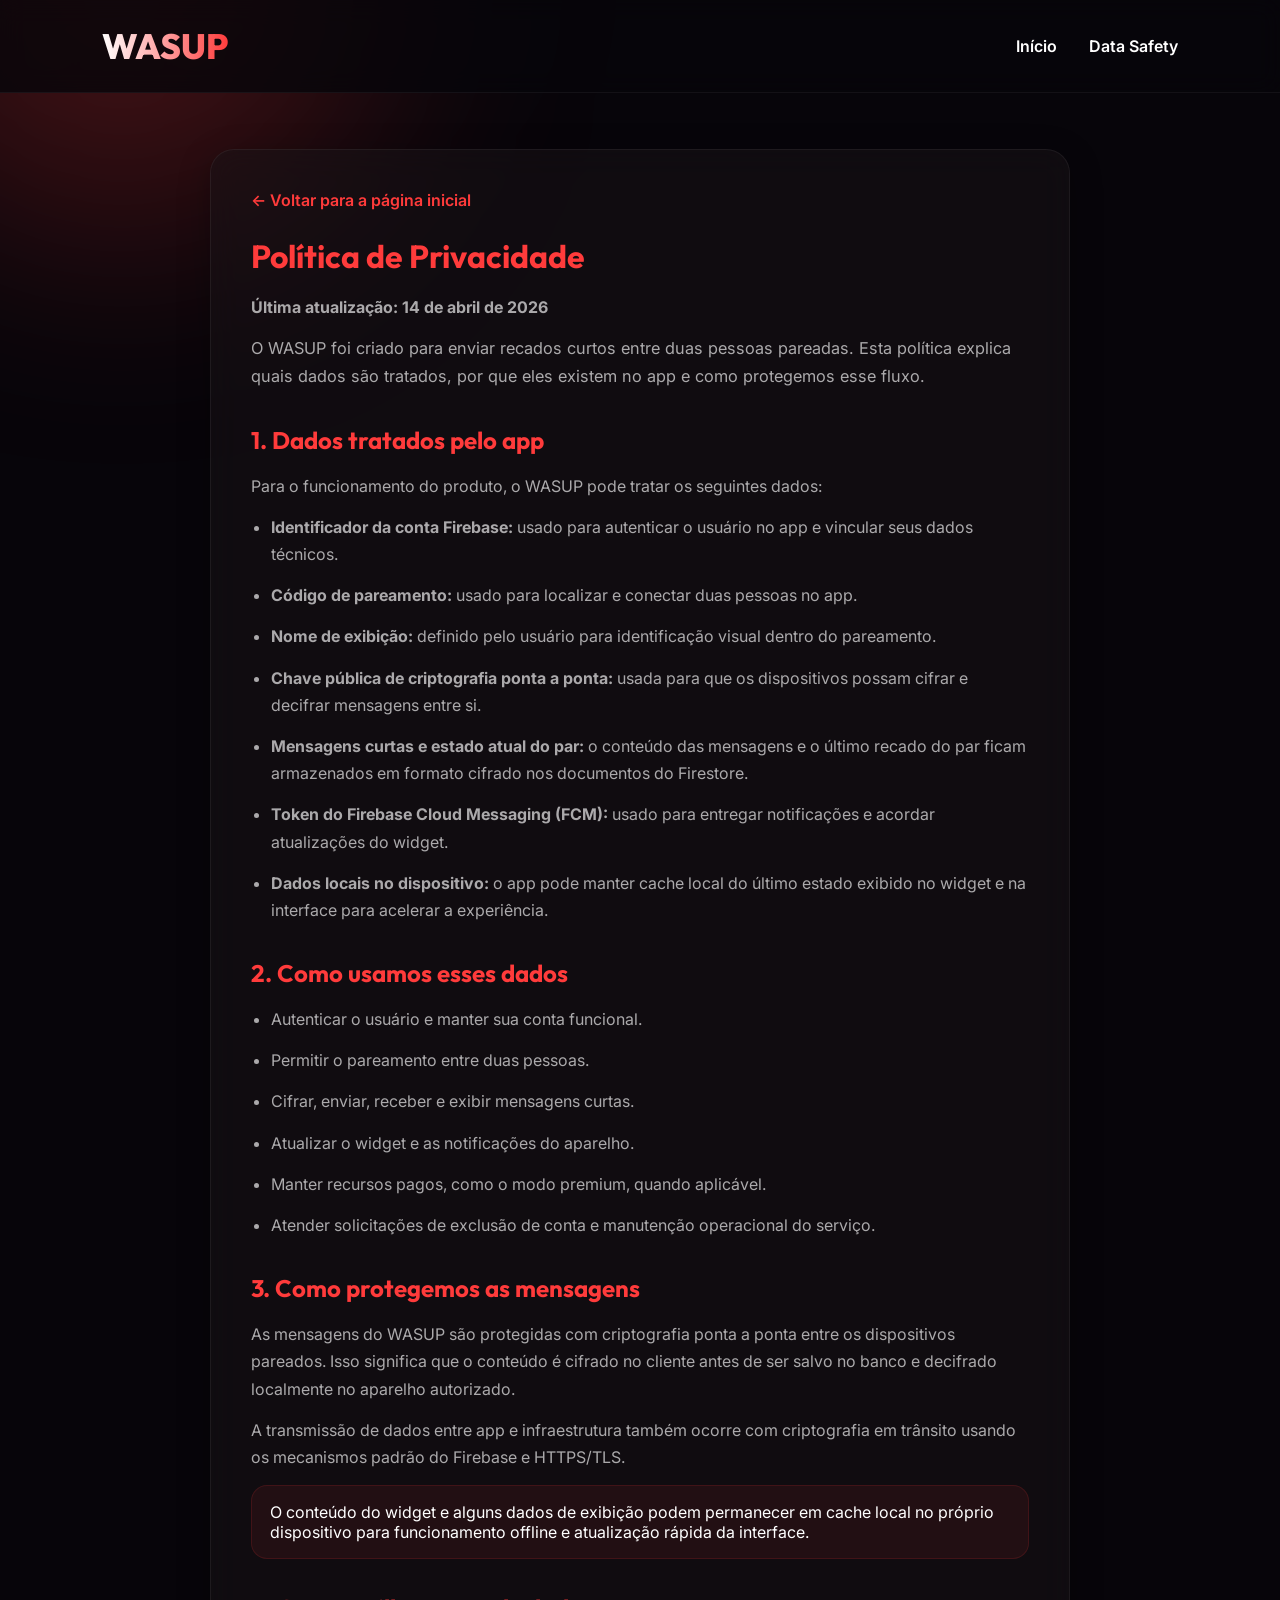
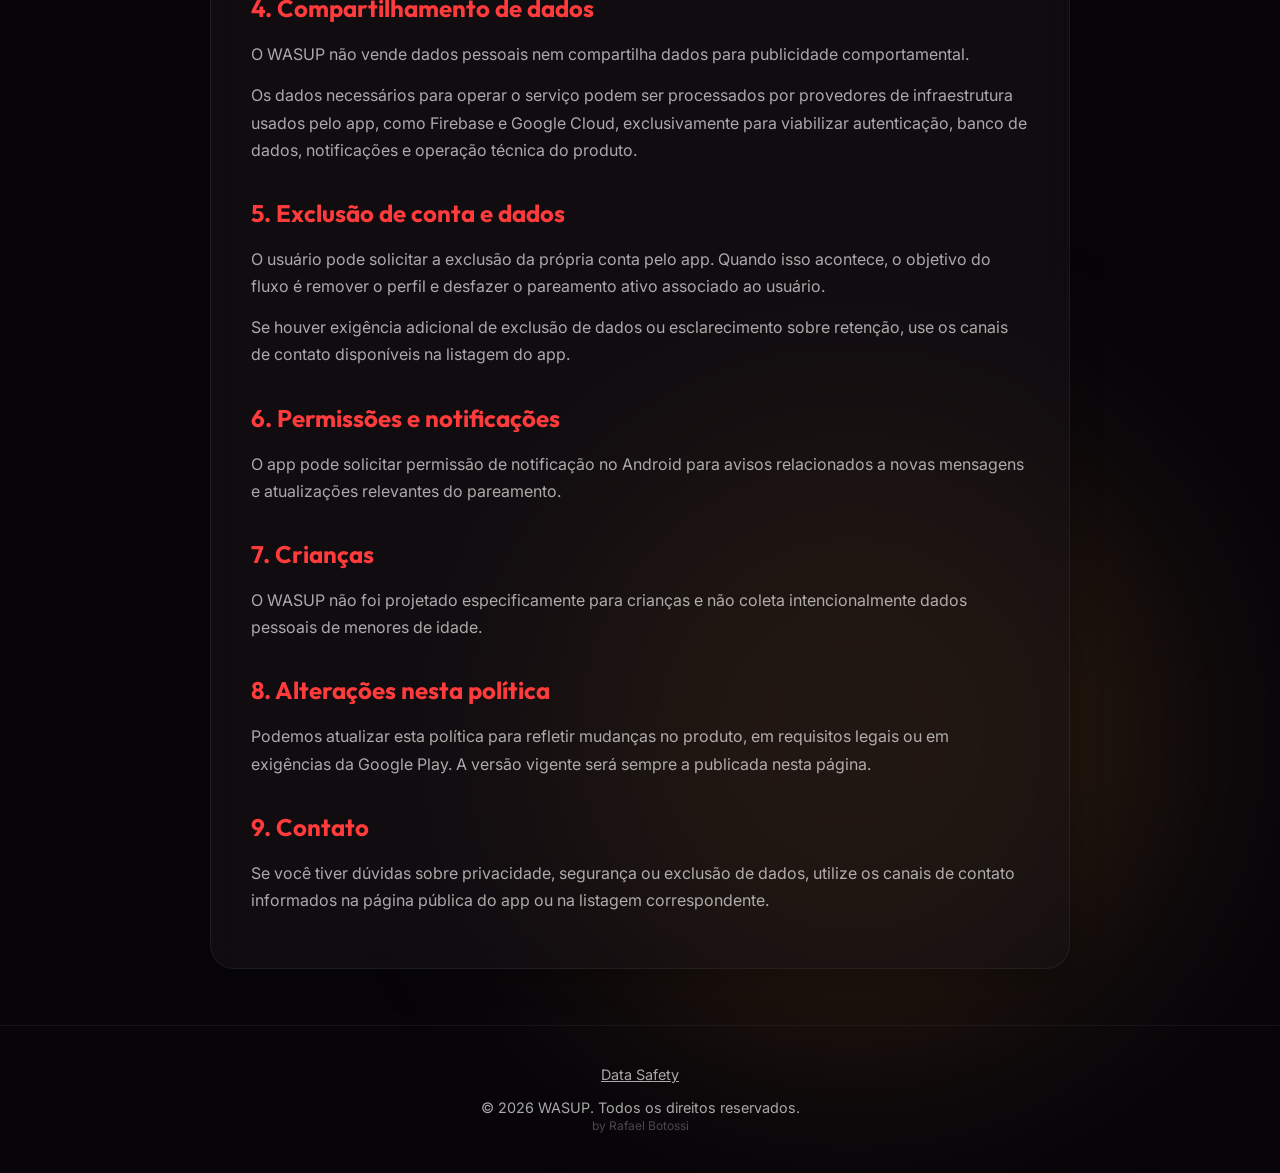
==== privacy.html @ 12089567 "Initial GitHub Pages site" ====
<!DOCTYPE html>
<html lang="pt-BR">
<head>
    <meta charset="UTF-8">
    <meta name="viewport" content="width=device-width, initial-scale=1.0">
    <title>Pol&iacute;tica de Privacidade - WASUP</title>
    <link href="https://fonts.googleapis.com/css2?family=Inter:wght@300;400;600;800&family=Outfit:wght@400;700&display=swap" rel="stylesheet">
    <link rel="stylesheet" href="styles.css">
    <style>
        .legal-container {
            max-width: 860px;
            margin: 56px auto;
            padding: 40px;
            background: rgba(25, 20, 24, 0.52);
            backdrop-filter: blur(16px);
            border-radius: 24px;
            border: 1px solid rgba(255, 255, 255, 0.06);
            position: relative;
            z-index: 10;
        }
        .legal-container h1,
        .legal-container h2 {
            color: var(--primary);
            margin: 0 0 18px;
        }
        .legal-container h2 {
            margin-top: 34px;
        }
        .legal-container p,
        .legal-container li {
            line-height: 1.7;
            margin-bottom: 14px;
            color: var(--text-muted);
        }
        .legal-container ul {
            padding-left: 20px;
        }
        .legal-lead {
            font-size: 1.02rem;
            color: var(--text-main);
        }
        .back-link {
            display: inline-block;
            margin-bottom: 26px;
            color: var(--primary);
            text-decoration: none;
            font-weight: 600;
        }
        .legal-note {
            padding: 16px 18px;
            border-radius: 16px;
            background: rgba(255, 59, 59, 0.08);
            border: 1px solid rgba(255, 59, 59, 0.14);
            color: var(--text-main);
        }
        body {
            min-height: 100vh;
            display: flex;
            flex-direction: column;
        }
        .footer {
            margin-top: auto;
        }
    </style>
</head>
<body>
    <div class="blob blob-1"></div>
    <div class="blob blob-2" style="bottom: 5%; right: 10%;"></div>

    <header class="header">
        <div class="logo">
            <span class="logo-text">WASUP</span>
        </div>
        <nav class="nav">
            <a href="index.html">In&iacute;cio</a>
            <a href="data-safety.html">Data Safety</a>
        </nav>
    </header>

    <main class="legal-container glass-card">
        <a href="index.html" class="back-link">&larr; Voltar para a p&aacute;gina inicial</a>
        <h1>Pol&iacute;tica de Privacidade</h1>
        <p><strong>&Uacute;ltima atualiza&ccedil;&atilde;o: 14 de abril de 2026</strong></p>
        <p class="legal-lead">O WASUP foi criado para enviar recados curtos entre duas pessoas pareadas. Esta pol&iacute;tica explica quais dados s&atilde;o tratados, por que eles existem no app e como protegemos esse fluxo.</p>

        <h2>1. Dados tratados pelo app</h2>
        <p>Para o funcionamento do produto, o WASUP pode tratar os seguintes dados:</p>
        <ul>
            <li><strong>Identificador da conta Firebase:</strong> usado para autenticar o usu&aacute;rio no app e vincular seus dados t&eacute;cnicos.</li>
            <li><strong>C&oacute;digo de pareamento:</strong> usado para localizar e conectar duas pessoas no app.</li>
            <li><strong>Nome de exibi&ccedil;&atilde;o:</strong> definido pelo usu&aacute;rio para identifica&ccedil;&atilde;o visual dentro do pareamento.</li>
            <li><strong>Chave p&uacute;blica de criptografia ponta a ponta:</strong> usada para que os dispositivos possam cifrar e decifrar mensagens entre si.</li>
            <li><strong>Mensagens curtas e estado atual do par:</strong> o conte&uacute;do das mensagens e o &uacute;ltimo recado do par ficam armazenados em formato cifrado nos documentos do Firestore.</li>
            <li><strong>Token do Firebase Cloud Messaging (FCM):</strong> usado para entregar notifica&ccedil;&otilde;es e acordar atualiza&ccedil;&otilde;es do widget.</li>
            <li><strong>Dados locais no dispositivo:</strong> o app pode manter cache local do &uacute;ltimo estado exibido no widget e na interface para acelerar a experi&ecirc;ncia.</li>
        </ul>

        <h2>2. Como usamos esses dados</h2>
        <ul>
            <li>Autenticar o usu&aacute;rio e manter sua conta funcional.</li>
            <li>Permitir o pareamento entre duas pessoas.</li>
            <li>Cifrar, enviar, receber e exibir mensagens curtas.</li>
            <li>Atualizar o widget e as notifica&ccedil;&otilde;es do aparelho.</li>
            <li>Manter recursos pagos, como o modo premium, quando aplic&aacute;vel.</li>
            <li>Atender solicita&ccedil;&otilde;es de exclus&atilde;o de conta e manuten&ccedil;&atilde;o operacional do servi&ccedil;o.</li>
        </ul>

        <h2>3. Como protegemos as mensagens</h2>
        <p>As mensagens do WASUP s&atilde;o protegidas com criptografia ponta a ponta entre os dispositivos pareados. Isso significa que o conte&uacute;do &eacute; cifrado no cliente antes de ser salvo no banco e decifrado localmente no aparelho autorizado.</p>
        <p>A transmiss&atilde;o de dados entre app e infraestrutura tamb&eacute;m ocorre com criptografia em tr&acirc;nsito usando os mecanismos padr&atilde;o do Firebase e HTTPS/TLS.</p>
        <div class="legal-note">
            O conte&uacute;do do widget e alguns dados de exibi&ccedil;&atilde;o podem permanecer em cache local no pr&oacute;prio dispositivo para funcionamento offline e atualiza&ccedil;&atilde;o r&aacute;pida da interface.
        </div>

        <h2>4. Compartilhamento de dados</h2>
        <p>O WASUP n&atilde;o vende dados pessoais nem compartilha dados para publicidade comportamental.</p>
        <p>Os dados necess&aacute;rios para operar o servi&ccedil;o podem ser processados por provedores de infraestrutura usados pelo app, como Firebase e Google Cloud, exclusivamente para viabilizar autentica&ccedil;&atilde;o, banco de dados, notifica&ccedil;&otilde;es e opera&ccedil;&atilde;o t&eacute;cnica do produto.</p>

        <h2>5. Exclus&atilde;o de conta e dados</h2>
        <p>O usu&aacute;rio pode solicitar a exclus&atilde;o da pr&oacute;pria conta pelo app. Quando isso acontece, o objetivo do fluxo &eacute; remover o perfil e desfazer o pareamento ativo associado ao usu&aacute;rio.</p>
        <p>Se houver exig&ecirc;ncia adicional de exclus&atilde;o de dados ou esclarecimento sobre reten&ccedil;&atilde;o, use os canais de contato dispon&iacute;veis na listagem do app.</p>

        <h2>6. Permiss&otilde;es e notifica&ccedil;&otilde;es</h2>
        <p>O app pode solicitar permiss&atilde;o de notifica&ccedil;&atilde;o no Android para avisos relacionados a novas mensagens e atualiza&ccedil;&otilde;es relevantes do pareamento.</p>

        <h2>7. Crian&ccedil;as</h2>
        <p>O WASUP n&atilde;o foi projetado especificamente para crian&ccedil;as e n&atilde;o coleta intencionalmente dados pessoais de menores de idade.</p>

        <h2>8. Altera&ccedil;&otilde;es nesta pol&iacute;tica</h2>
        <p>Podemos atualizar esta pol&iacute;tica para refletir mudan&ccedil;as no produto, em requisitos legais ou em exig&ecirc;ncias da Google Play. A vers&atilde;o vigente ser&aacute; sempre a publicada nesta p&aacute;gina.</p>

        <h2>9. Contato</h2>
        <p>Se voc&ecirc; tiver d&uacute;vidas sobre privacidade, seguran&ccedil;a ou exclus&atilde;o de dados, utilize os canais de contato informados na p&aacute;gina p&uacute;blica do app ou na listagem correspondente.</p>
    </main>

    <footer class="footer">
        <p style="margin-bottom: 16px;">
            <a href="data-safety.html" style="color: var(--text-muted); text-decoration: underline;">Data Safety</a>
        </p>
        <p>&copy; 2026 WASUP. Todos os direitos reservados. <br><span style="font-size: 0.75rem; opacity: 0.4;">by Rafael Botossi</span></p>
    </footer>
</body>
</html>
---- styles.css ----
:root {
    --bg-dark: #07050A;
    --bg-card: rgba(25, 20, 24, 0.45);
    --text-main: #FFFFFF;
    --text-muted: rgba(255, 255, 255, 0.65);
    --primary: #FF3B3B;
    --primary-hover: #FF1A1A;
    --highlight: #FFA726;
    --glass-border: rgba(255, 255, 255, 0.05);
}

* {
    margin: 0;
    padding: 0;
    box-sizing: border-box;
}

body {
    background-color: var(--bg-dark);
    color: var(--text-main);
    font-family: 'Inter', sans-serif;
    overflow-x: hidden;
    position: relative;
    min-height: 100vh;
}

h1, h2, h3, .logo-text {
    font-family: 'Outfit', sans-serif;
}

.blob {
    position: absolute;
    border-radius: 50%;
    filter: blur(120px);
    z-index: -1;
    animation: float 20s infinite ease-in-out alternate;
}

.blob-1 {
    top: -10%;
    left: -10%;
    width: 500px;
    height: 500px;
    background: rgba(255, 59, 59, 0.25);
}

.blob-2 {
    bottom: -20%;
    right: -5%;
    width: 600px;
    height: 600px;
    background: rgba(255, 167, 38, 0.15);
    animation-delay: -10s;
}

@keyframes float {
    0% { transform: translate(0, 0) scale(1); }
    100% { transform: translate(60px, 40px) scale(1.05); }
}

.glass-card {
    background: var(--bg-card);
    backdrop-filter: blur(16px);
    -webkit-backdrop-filter: blur(16px);
    border: 1px solid var(--glass-border);
    border-radius: 24px;
    box-shadow: 0 8px 32px rgba(0, 0, 0, 0.3);
}

.header {
    display: flex;
    justify-content: space-between;
    align-items: center;
    padding: 24px 8%;
    position: sticky;
    top: 0;
    z-index: 100;
    background: rgba(7, 5, 10, 0.8);
    backdrop-filter: blur(12px);
    border-bottom: 1px solid var(--glass-border);
}

.logo {
    display: flex;
    align-items: center;
}

.logo-text {
    font-size: 2.2rem;
    font-weight: 800;
    background: linear-gradient(90deg, #FFFFFF, var(--primary));
    -webkit-background-clip: text;
    background-clip: text;
    -webkit-text-fill-color: transparent;
}

.nav {
    display: flex;
    gap: 32px;
    align-items: center;
}

.nav a {
    color: var(--text-main);
    text-decoration: none;
    font-weight: 600;
    transition: color 0.3s;
}

.nav a:hover {
    color: var(--primary);
}

.btn-primary, .btn-primary-sm {
    background: var(--primary);
    color: white;
    text-decoration: none;
    border-radius: 100px;
    font-weight: 600;
    transition: all 0.3s ease;
    display: inline-block;
    box-shadow: 0 4px 15px rgba(255, 59, 59, 0.3);
}

.btn-primary-sm {
    padding: 10px 24px;
    font-size: 0.95rem;
}

.btn-primary {
    padding: 16px 36px;
    font-size: 1.1rem;
}

.btn-primary:hover, .btn-primary-sm:hover {
    background: var(--primary-hover);
    transform: translateY(-2px);
    box-shadow: 0 6px 20px rgba(255, 59, 59, 0.5);
}

.hero {
    display: flex;
    align-items: center;
    justify-content: space-between;
    padding: 80px 8%;
    gap: 60px;
    min-height: 80vh;
}

.hero-content {
    flex: 1;
    max-width: 600px;
}

.hero-main-logo {
    width: 200px;
    height: 200px;
    border-radius: 50px;
    object-fit: cover;
    box-shadow: 0 10px 50px rgba(255, 59, 59, 0.5);
    border: 3px solid rgba(255, 255, 255, 0.15);
    margin-bottom: 30px;
}

.badge {
    display: inline-block;
    padding: 6px 16px;
    background: rgba(255, 255, 255, 0.05);
    border: 1px solid var(--glass-border);
    border-radius: 100px;
    font-size: 0.85rem;
    font-weight: 600;
    color: var(--highlight);
    margin-bottom: 24px;
}

.hero-title {
    font-size: 4rem;
    line-height: 1.1;
    margin-bottom: 24px;
}

.highlight {
    background: linear-gradient(90deg, var(--highlight), var(--primary));
    -webkit-background-clip: text;
    background-clip: text;
    -webkit-text-fill-color: transparent;
}

.hero-subtitle {
    font-size: 1.2rem;
    color: var(--text-muted);
    line-height: 1.6;
    margin-bottom: 40px;
}

.hero-visual {
    flex: 1;
    display: flex;
    justify-content: center;
    perspective: 1200px;
}

.android-phone {
    width: 340px;
    height: 680px;
    background: #111;
    border-radius: 44px;
    padding: 12px;
    position: relative;
    box-shadow: 0 24px 60px rgba(0,0,0,0.5), inset 0 0 0 2px #333;
    transform: rotateY(-18deg) rotateX(4deg);
    transition: transform 0.6s cubic-bezier(0.2, 0.8, 0.2, 1);
}

.android-phone:hover {
    transform: rotateY(0deg) rotateX(0deg) scale(1.02);
}

.phone-screen {
    width: 100%;
    height: 100%;
    background: linear-gradient(135deg, #1A1A2E, #16213E, #0F3460);
    border-radius: 34px;
    overflow: hidden;
    position: relative;
    display: flex;
    flex-direction: column;
}

.phone-notch {
    position: absolute;
    top: 8px;
    left: 50%;
    transform: translateX(-50%);
    width: 80px;
    height: 24px;
    background: #111;
    border-bottom-left-radius: 16px;
    border-bottom-right-radius: 16px;
    z-index: 10;
}

.status-bar {
    display: flex;
    justify-content: space-between;
    padding: 16px 24px 0 24px;
    font-size: 0.8rem;
    color: white;
    font-weight: 600;
    z-index: 5;
}

.app-grid {
    display: flex;
    justify-content: space-around;
    padding: 0 16px;
    margin-bottom: 12px;
}

.app-dock {
    margin-top: auto;
    margin-bottom: 24px;
    display: flex;
    justify-content: space-around;
    padding: 16px 20px;
    background: rgba(255,255,255,0.1);
    backdrop-filter: blur(10px);
    width: 85%;
    align-self: center;
    border-radius: 24px;
}

.app-icon {
    font-size: 1.6rem;
    width: 48px;
    height: 48px;
    display: flex;
    align-items: center;
    justify-content: center;
    background: rgba(255,255,255,0.15);
    border-radius: 14px;
}

.widget-wrapper {
    padding: 0 20px;
    margin-top: 10px;
    margin-bottom: 10px;
}

.widget-preview {
    width: 100%;
    padding: 24px;
    box-shadow: 0 10px 40px rgba(0,0,0,0.5);
    background: rgba(30, 20, 25, 0.85);
    border: 1px solid rgba(255,255,255,0.2);
    border-radius: 28px;
    backdrop-filter: blur(8px);
}

.widget-head {
    display: flex;
    align-items: center;
    gap: 12px;
    margin-bottom: 16px;
}

.widget-icon {
    width: 32px;
    height: 32px;
    border-radius: 8px;
    object-fit: cover;
}

.widget-preview h3 {
    font-size: 1.1rem;
    color: #FF8AA0;
}

.widget-message-container {
    position: relative;
    height: 56px;
}

.widget-time-container {
    position: relative;
    height: 20px;
}

.widget-message {
    position: absolute;
    top: 0;
    left: 0;
    font-size: 1.25rem;
    font-weight: 700;
    color: #FFF5F7;
    line-height: 1.3;
    opacity: 0;
    animation: textFadeCycle 12s infinite cubic-bezier(0.4, 0, 0.2, 1);
}

.widget-time {
    position: absolute;
    top: 0;
    left: 0;
    font-size: 0.85rem;
    color: #D7C1C8;
    opacity: 0;
    animation: textFadeCycle 12s infinite cubic-bezier(0.4, 0, 0.2, 1);
}

.m-1 { animation-delay: 0s; }
.m-2 { animation-delay: 3s; }
.m-3 { animation-delay: 6s; }
.m-4 { animation-delay: 9s; }

@keyframes textFadeCycle {
    0% { opacity: 0; transform: translateY(10px); }
    5%, 22% { opacity: 1; transform: translateY(0); }
    25%, 100% { opacity: 0; transform: translateY(-10px); }
}

.features {
    display: grid;
    grid-template-columns: repeat(auto-fit, minmax(300px, 1fr));
    gap: 32px;
    padding: 60px 8%;
    margin-bottom: 36px;
}

.feature-card {
    padding: 40px 32px;
    transition: transform 0.3s ease, border-color 0.3s ease;
    border-color: rgba(255,255,255,0.03);
}

.feature-card:hover {
    transform: translateY(-8px);
    border-color: rgba(255, 59, 59, 0.3);
}

.feature-card h3 {
    font-size: 1.5rem;
    margin-bottom: 16px;
}

.feature-card p {
    color: var(--text-muted);
    line-height: 1.6;
}

.premium-section {
    display: grid;
    grid-template-columns: minmax(280px, 1fr) minmax(280px, 520px);
    gap: 36px;
    align-items: center;
    padding: 24px 8% 72px;
}

.premium-copy,
.premium-visual {
    padding: 32px;
}

.showcase-tag {
    display: inline-block;
    margin-bottom: 16px;
    padding: 6px 14px;
    border-radius: 999px;
    background: rgba(255, 59, 59, 0.12);
    border: 1px solid rgba(255, 59, 59, 0.18);
    color: #ffb2be;
    font-size: 0.82rem;
    font-weight: 700;
    letter-spacing: 0.03em;
    text-transform: uppercase;
}

.premium-copy h2 {
    font-size: 2.2rem;
    margin-bottom: 16px;
}

.premium-copy p {
    color: var(--text-muted);
    line-height: 1.7;
    margin-bottom: 20px;
}

.showcase-list {
    list-style: none;
    display: grid;
    gap: 10px;
}

.showcase-list li {
    position: relative;
    padding-left: 22px;
    color: var(--text-muted);
    line-height: 1.6;
}

.showcase-list li::before {
    content: "";
    position: absolute;
    left: 0;
    top: 10px;
    width: 8px;
    height: 8px;
    border-radius: 50%;
    background: linear-gradient(135deg, var(--highlight), var(--primary));
    box-shadow: 0 0 14px rgba(255, 59, 59, 0.45);
}

.premium-visual {
    display: flex;
    justify-content: center;
    align-items: center;
}

.premium-shot {
    width: 100%;
    max-width: 420px;
    border-radius: 30px;
    box-shadow: 0 18px 48px rgba(0, 0, 0, 0.45);
    border: 1px solid rgba(255, 255, 255, 0.08);
}

.premium-section {
    padding-top: 0;
}

.footer {
    text-align: center;
    padding: 40px;
    border-top: 1px solid var(--glass-border);
    color: var(--text-muted);
    font-size: 0.9rem;
}

@media (max-width: 900px) {
    .header {
        flex-direction: column;
        gap: 20px;
    }

    .hero {
        flex-direction: column;
        text-align: center;
        padding-top: 40px;
    }
    
    .hero-title {
        font-size: 3rem;
    }
    
    .nav {
        flex-wrap: wrap;
        justify-content: center;
    }
    
    .hero-content {
        margin: 0 auto;
    }
    
    .android-phone {
        transform: none;
        margin-top: 40px;
    }

    .premium-section {
        grid-template-columns: 1fr;
        padding-top: 12px;
    }

    .premium-copy,
    .premium-visual {
        padding: 24px;
    }
}
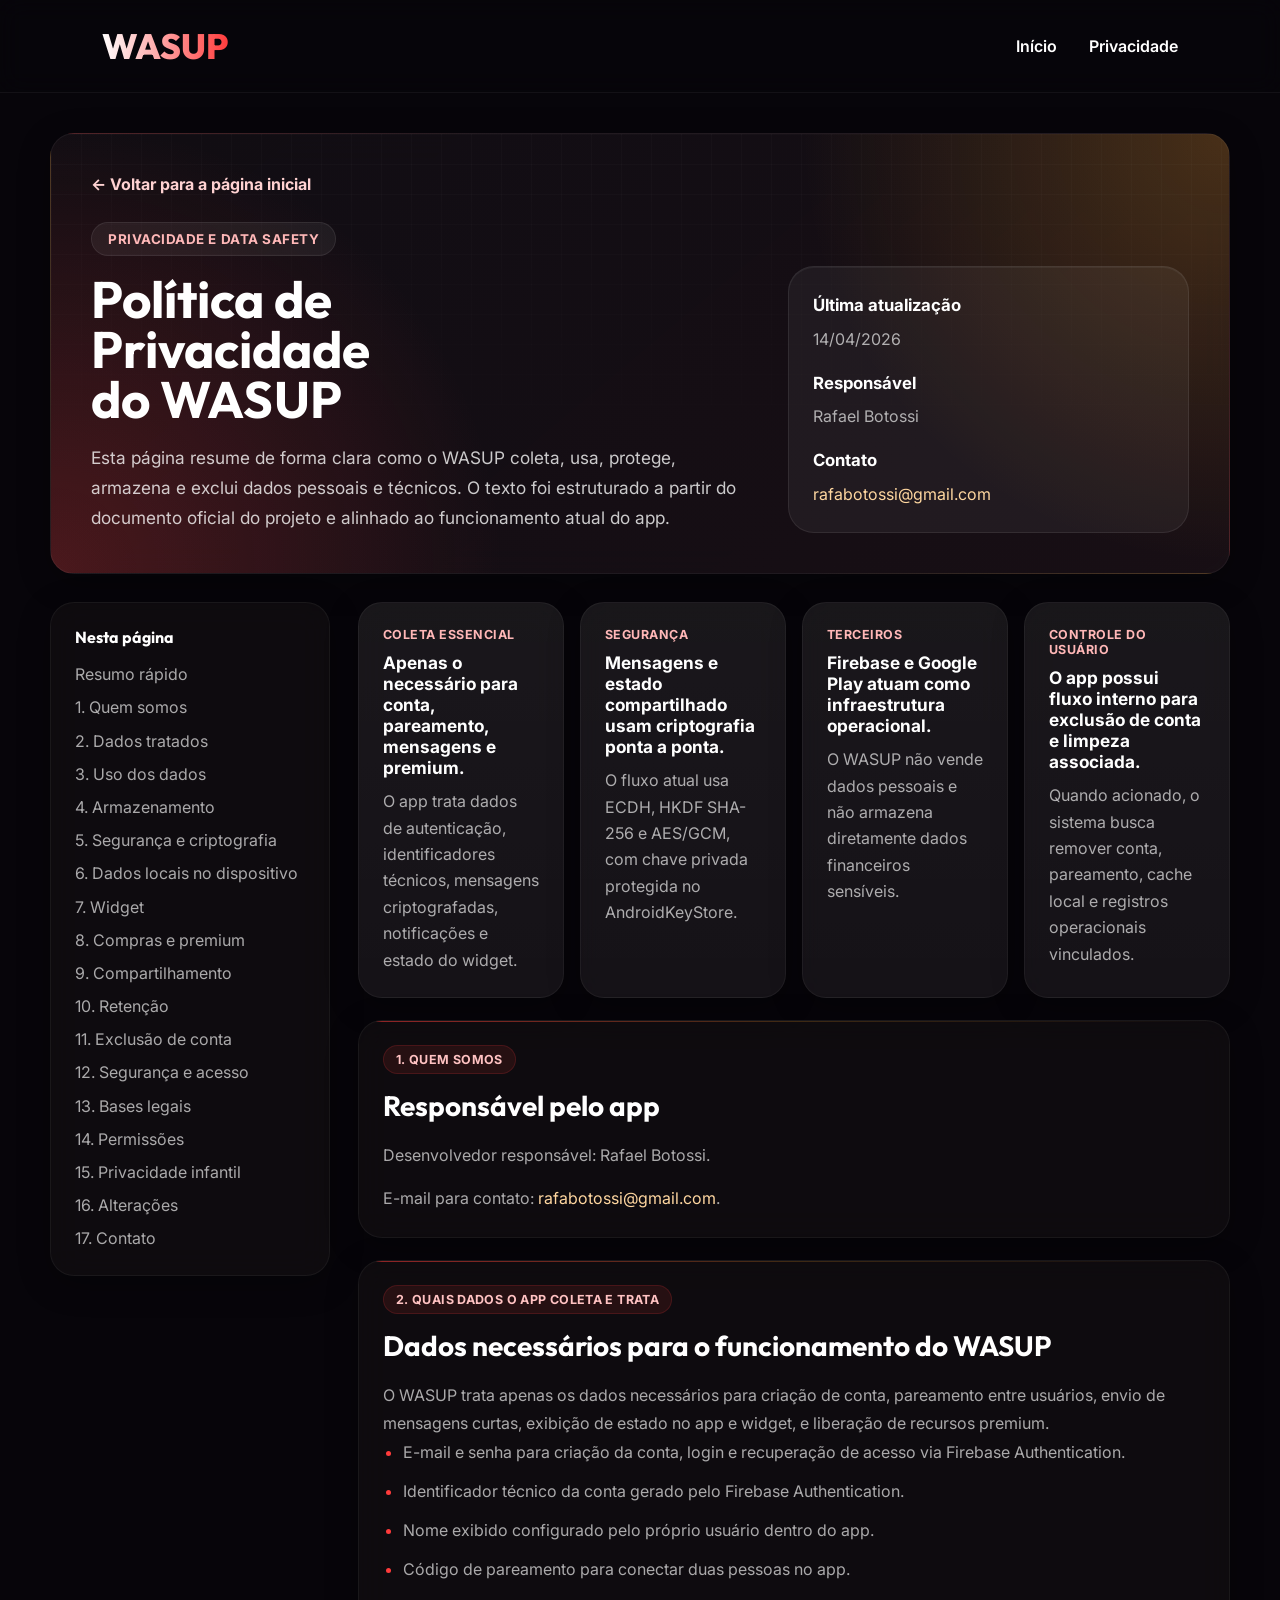
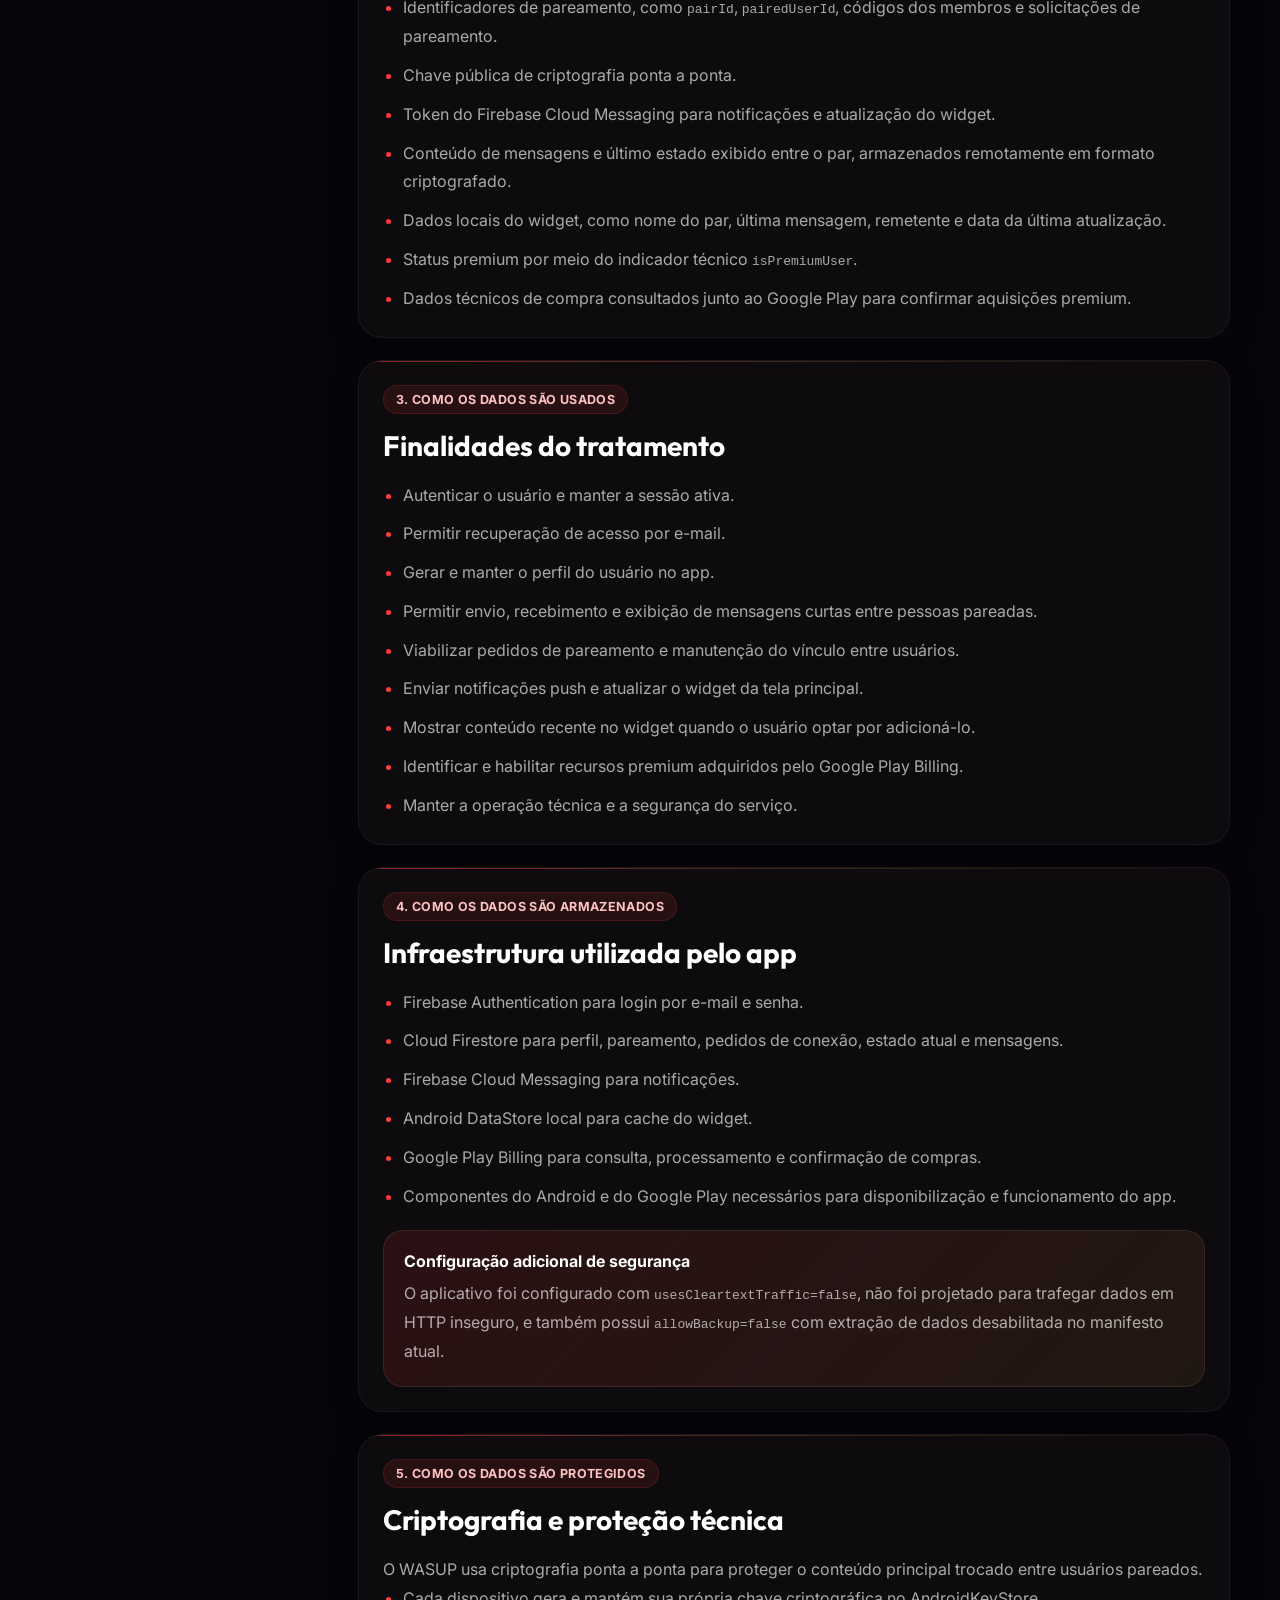
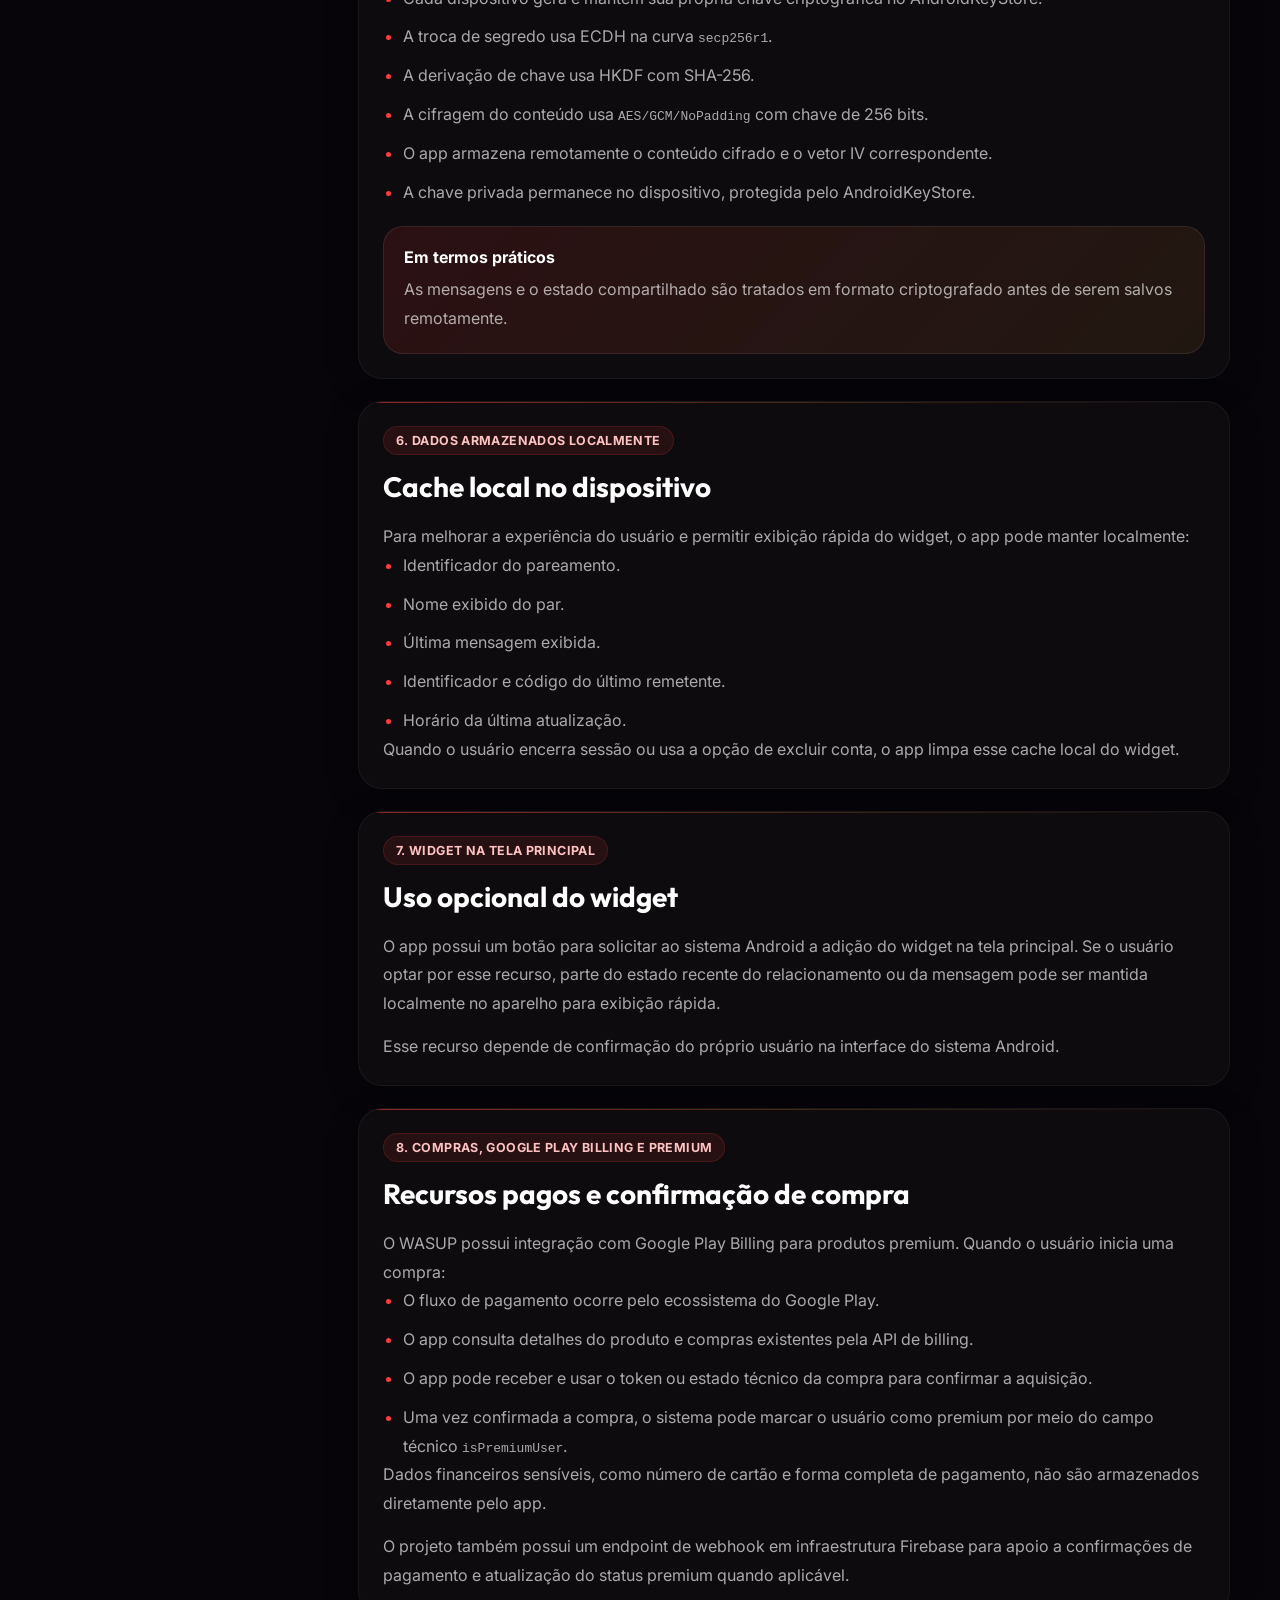
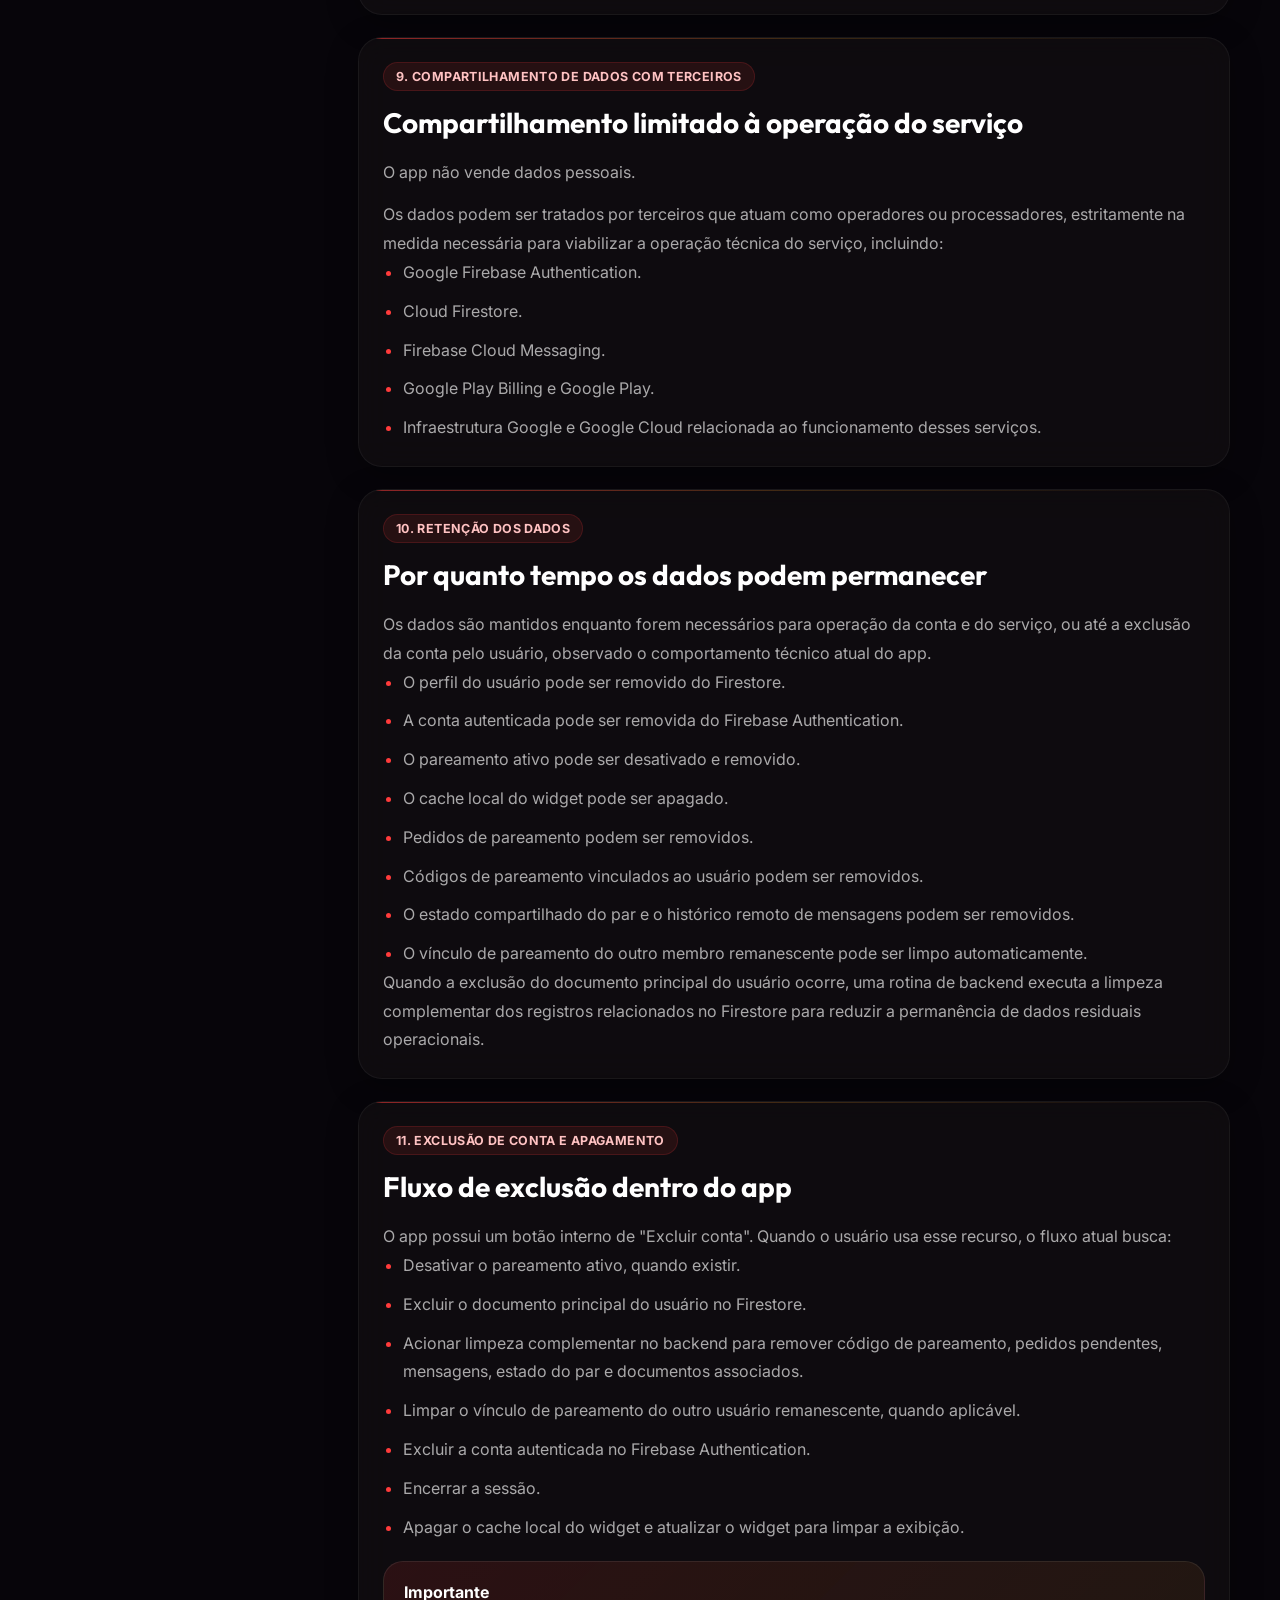
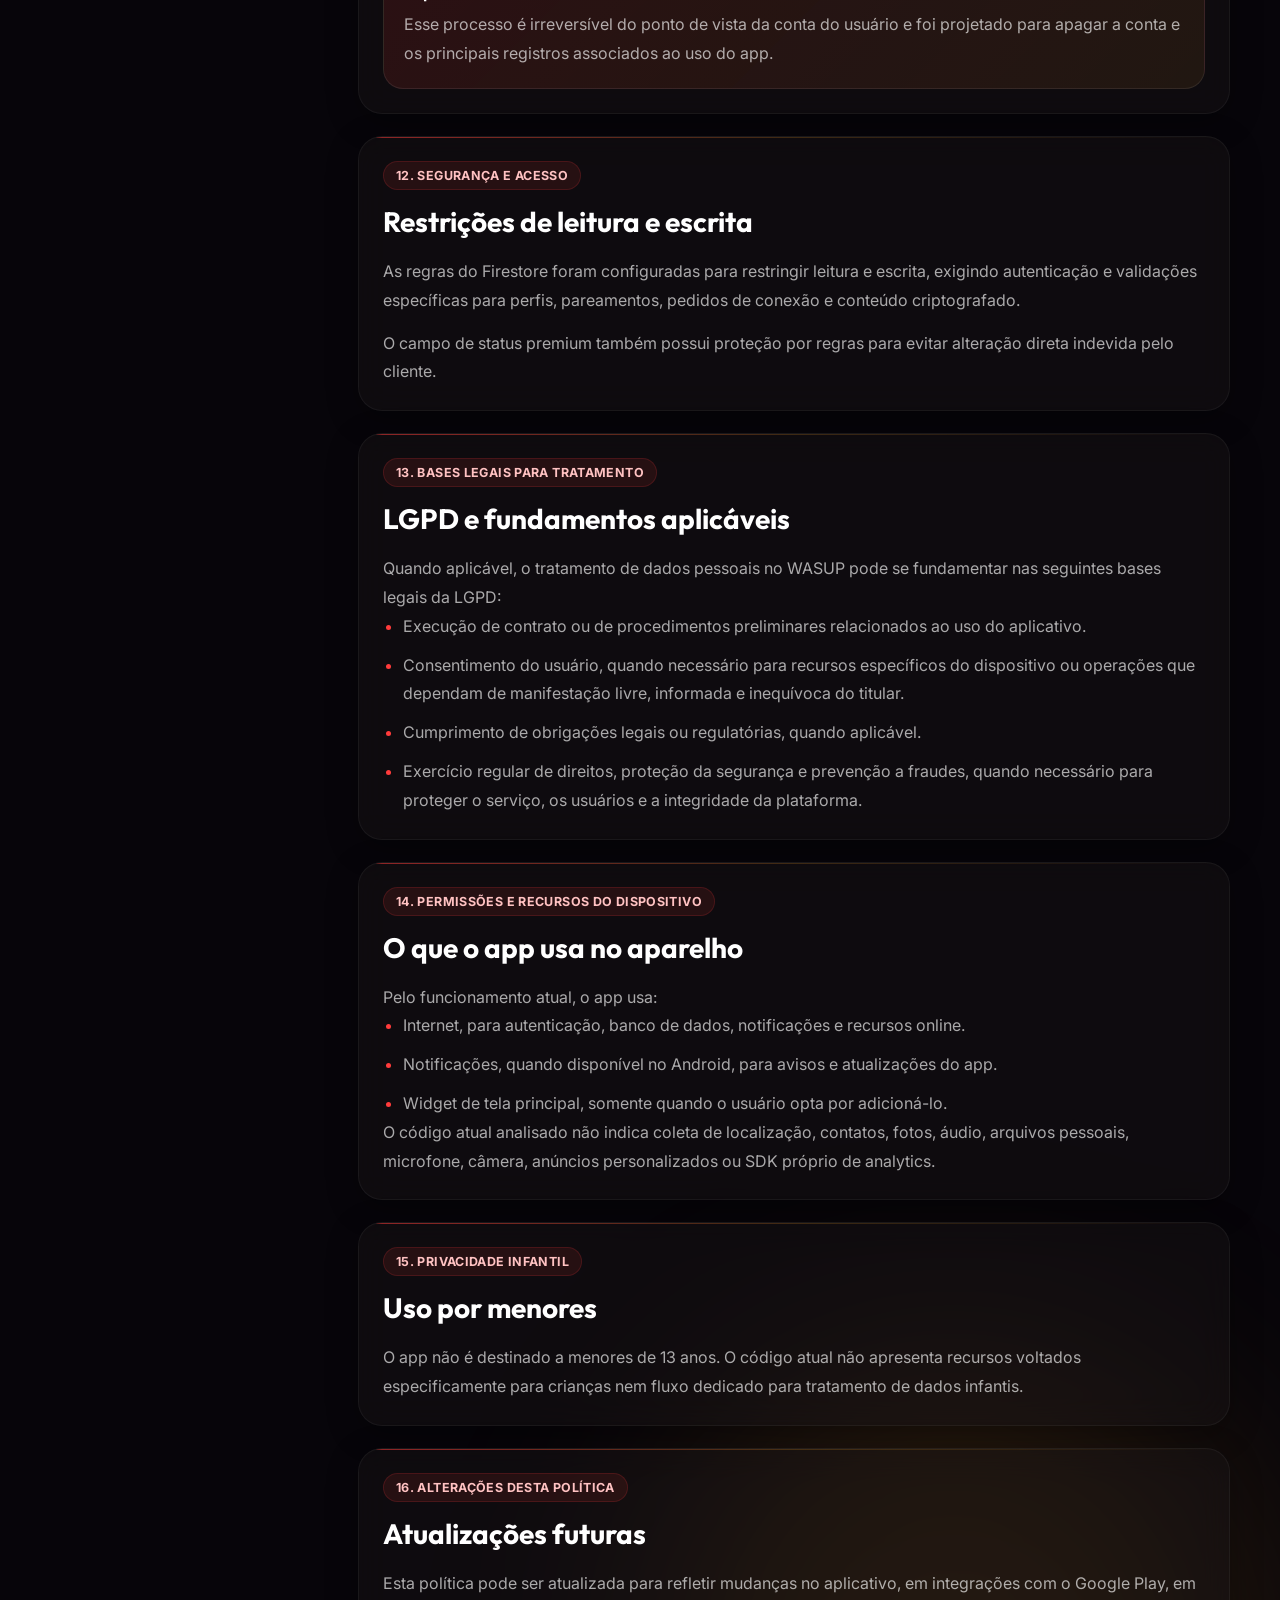
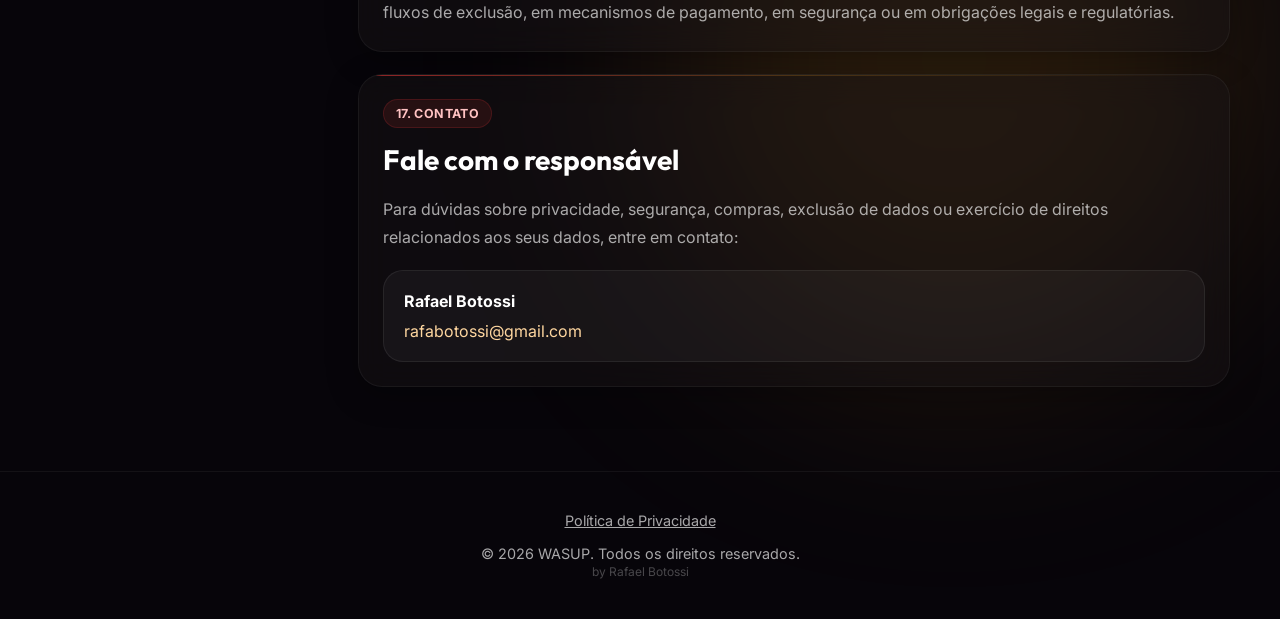
==== commit 38630228: "Update privacy page and remove data safety page" ====
--- a/privacy.html
+++ b/privacy.html
@@ -4,68 +4,340 @@
     <meta charset="UTF-8">
     <meta name="viewport" content="width=device-width, initial-scale=1.0">
     <title>Pol&iacute;tica de Privacidade - WASUP</title>
-    <link href="https://fonts.googleapis.com/css2?family=Inter:wght@300;400;600;800&family=Outfit:wght@400;700&display=swap" rel="stylesheet">
+    <meta name="description" content="Pol&iacute;tica de Privacidade do WASUP com informa&ccedil;&otilde;es sobre coleta, uso, seguran&ccedil;a, reten&ccedil;&atilde;o e exclus&atilde;o de dados.">
+    <link rel="preconnect" href="https://fonts.googleapis.com">
+    <link rel="preconnect" href="https://fonts.gstatic.com" crossorigin>
+    <link href="https://fonts.googleapis.com/css2?family=Inter:wght@300;400;500;600;700;800&family=Outfit:wght@400;600;700;800&display=swap" rel="stylesheet">
     <link rel="stylesheet" href="styles.css">
     <style>
-        .legal-container {
-            max-width: 860px;
-            margin: 56px auto;
-            padding: 40px;
-            background: rgba(25, 20, 24, 0.52);
-            backdrop-filter: blur(16px);
-            border-radius: 24px;
-            border: 1px solid rgba(255, 255, 255, 0.06);
-            position: relative;
-            z-index: 10;
-        }
-        .legal-container h1,
-        .legal-container h2 {
-            color: var(--primary);
-            margin: 0 0 18px;
-        }
-        .legal-container h2 {
-            margin-top: 34px;
-        }
-        .legal-container p,
-        .legal-container li {
-            line-height: 1.7;
-            margin-bottom: 14px;
-            color: var(--text-muted);
-        }
-        .legal-container ul {
-            padding-left: 20px;
-        }
-        .legal-lead {
-            font-size: 1.02rem;
-            color: var(--text-main);
-        }
-        .back-link {
-            display: inline-block;
-            margin-bottom: 26px;
-            color: var(--primary);
-            text-decoration: none;
-            font-weight: 600;
-        }
-        .legal-note {
-            padding: 16px 18px;
-            border-radius: 16px;
-            background: rgba(255, 59, 59, 0.08);
-            border: 1px solid rgba(255, 59, 59, 0.14);
-            color: var(--text-main);
-        }
         body {
             min-height: 100vh;
-            display: flex;
-            flex-direction: column;
-        }
+        }
+
+        .privacy-shell {
+            width: min(1180px, calc(100% - 48px));
+            margin: 0 auto;
+            padding: 40px 0 72px;
+            position: relative;
+            z-index: 1;
+        }
+
+        .privacy-hero {
+            position: relative;
+            overflow: hidden;
+            padding: 40px;
+            margin-bottom: 28px;
+            background:
+                radial-gradient(circle at top right, rgba(255, 167, 38, 0.22), transparent 34%),
+                radial-gradient(circle at bottom left, rgba(255, 59, 59, 0.24), transparent 36%),
+                linear-gradient(140deg, rgba(18, 14, 20, 0.92), rgba(28, 18, 24, 0.8));
+        }
+
+        .privacy-hero::after {
+            content: "";
+            position: absolute;
+            inset: 0;
+            background:
+                linear-gradient(90deg, rgba(255, 255, 255, 0.04) 1px, transparent 1px),
+                linear-gradient(rgba(255, 255, 255, 0.04) 1px, transparent 1px);
+            background-size: 30px 30px;
+            mask-image: linear-gradient(to bottom, rgba(0, 0, 0, 0.55), transparent 85%);
+            pointer-events: none;
+        }
+
+        .hero-back {
+            display: inline-flex;
+            align-items: center;
+            gap: 10px;
+            margin-bottom: 28px;
+            color: #ffd2d2;
+            text-decoration: none;
+            font-weight: 700;
+        }
+
+        .hero-back:hover {
+            color: #ffffff;
+        }
+
+        .hero-grid {
+            display: grid;
+            grid-template-columns: minmax(0, 1.5fr) minmax(280px, 0.9fr);
+            gap: 28px;
+            align-items: end;
+            position: relative;
+            z-index: 1;
+        }
+
+        .eyebrow {
+            display: inline-flex;
+            align-items: center;
+            gap: 10px;
+            padding: 8px 16px;
+            border-radius: 999px;
+            margin-bottom: 18px;
+            background: rgba(255, 255, 255, 0.06);
+            border: 1px solid rgba(255, 255, 255, 0.08);
+            color: #ffb8b8;
+            font-size: 0.84rem;
+            font-weight: 700;
+            letter-spacing: 0.04em;
+            text-transform: uppercase;
+        }
+
+        .privacy-hero h1 {
+            font-size: clamp(2.8rem, 4vw, 4.6rem);
+            line-height: 0.98;
+            margin-bottom: 18px;
+            max-width: 10ch;
+        }
+
+        .hero-intro {
+            max-width: 60ch;
+            color: rgba(255, 255, 255, 0.78);
+            font-size: 1.08rem;
+            line-height: 1.75;
+        }
+
+        .hero-panel {
+            padding: 24px;
+            border-radius: 26px;
+            background: rgba(255, 255, 255, 0.05);
+            border: 1px solid rgba(255, 255, 255, 0.08);
+            box-shadow: inset 0 1px 0 rgba(255, 255, 255, 0.05);
+        }
+
+        .hero-panel p {
+            color: var(--text-muted);
+            line-height: 1.7;
+            margin-bottom: 16px;
+        }
+
+        .hero-panel p:last-child {
+            margin-bottom: 0;
+        }
+
+        .hero-panel strong {
+            display: block;
+            color: var(--text-main);
+            margin-bottom: 6px;
+            font-size: 1.05rem;
+        }
+
+        .privacy-layout {
+            display: grid;
+            grid-template-columns: minmax(240px, 280px) minmax(0, 1fr);
+            gap: 28px;
+            align-items: start;
+        }
+
+        .privacy-sidebar {
+            position: sticky;
+            top: 108px;
+            padding: 24px;
+        }
+
+        .privacy-sidebar h2 {
+            font-size: 1rem;
+            margin-bottom: 16px;
+        }
+
+        .privacy-sidebar ul {
+            list-style: none;
+            display: grid;
+            gap: 10px;
+        }
+
+        .privacy-sidebar a {
+            color: var(--text-muted);
+            text-decoration: none;
+            line-height: 1.45;
+            transition: color 0.2s ease, transform 0.2s ease;
+            display: inline-block;
+        }
+
+        .privacy-sidebar a:hover {
+            color: var(--text-main);
+            transform: translateX(4px);
+        }
+
+        .privacy-content {
+            display: grid;
+            gap: 22px;
+        }
+
+        .summary-grid {
+            display: grid;
+            grid-template-columns: repeat(4, minmax(0, 1fr));
+            gap: 16px;
+        }
+
+        .summary-card,
+        .policy-card {
+            padding: 24px;
+        }
+
+        .summary-card {
+            min-height: 100%;
+            background:
+                linear-gradient(180deg, rgba(255, 255, 255, 0.05), rgba(255, 255, 255, 0.03)),
+                rgba(25, 20, 24, 0.42);
+        }
+
+        .summary-card span {
+            display: block;
+            font-size: 0.78rem;
+            letter-spacing: 0.04em;
+            text-transform: uppercase;
+            color: #ffb7b7;
+            margin-bottom: 10px;
+            font-weight: 700;
+        }
+
+        .summary-card strong {
+            display: block;
+            font-size: 1.08rem;
+            margin-bottom: 10px;
+        }
+
+        .summary-card p {
+            color: var(--text-muted);
+            line-height: 1.65;
+        }
+
+        .policy-card {
+            position: relative;
+            overflow: hidden;
+        }
+
+        .policy-card::before {
+            content: "";
+            position: absolute;
+            inset: 0 auto auto 0;
+            width: 100%;
+            height: 1px;
+            background: linear-gradient(90deg, rgba(255, 59, 59, 0.55), rgba(255, 167, 38, 0.2), transparent);
+        }
+
+        .policy-card h2 {
+            font-size: 1.75rem;
+            margin-bottom: 18px;
+        }
+
+        .policy-card p,
+        .policy-card li {
+            color: var(--text-muted);
+            line-height: 1.8;
+        }
+
+        .policy-card p + p {
+            margin-top: 14px;
+        }
+
+        .policy-card ul {
+            padding-left: 20px;
+            display: grid;
+            gap: 10px;
+        }
+
+        .policy-card li::marker {
+            color: var(--primary);
+        }
+
+        .section-meta {
+            display: inline-flex;
+            align-items: center;
+            margin-bottom: 14px;
+            padding: 6px 12px;
+            border-radius: 999px;
+            background: rgba(255, 59, 59, 0.1);
+            border: 1px solid rgba(255, 59, 59, 0.16);
+            color: #ffc2c2;
+            font-size: 0.78rem;
+            font-weight: 700;
+            letter-spacing: 0.03em;
+            text-transform: uppercase;
+        }
+
+        .highlight-box {
+            margin-top: 20px;
+            padding: 20px;
+            border-radius: 20px;
+            background: linear-gradient(135deg, rgba(255, 59, 59, 0.12), rgba(255, 167, 38, 0.08));
+            border: 1px solid rgba(255, 255, 255, 0.08);
+        }
+
+        .highlight-box strong {
+            display: block;
+            margin-bottom: 8px;
+            color: var(--text-main);
+        }
+
+        .contact-box {
+            display: grid;
+            gap: 10px;
+            margin-top: 18px;
+            padding: 20px;
+            border-radius: 20px;
+            background: rgba(255, 255, 255, 0.04);
+            border: 1px solid rgba(255, 255, 255, 0.07);
+        }
+
+        .contact-box a {
+            color: #ffd7a0;
+            text-decoration: none;
+        }
+
+        .contact-box a:hover {
+            color: #ffffff;
+        }
+
         .footer {
-            margin-top: auto;
+            margin-top: 12px;
+        }
+
+        @media (max-width: 1080px) {
+            .summary-grid {
+                grid-template-columns: repeat(2, minmax(0, 1fr));
+            }
+        }
+
+        @media (max-width: 900px) {
+            .privacy-shell {
+                width: min(100% - 28px, 900px);
+                padding-top: 24px;
+            }
+
+            .hero-grid,
+            .privacy-layout {
+                grid-template-columns: 1fr;
+            }
+
+            .privacy-sidebar {
+                position: static;
+            }
+
+            .privacy-hero,
+            .privacy-sidebar,
+            .summary-card,
+            .policy-card {
+                padding: 22px;
+            }
+        }
+
+        @media (max-width: 640px) {
+            .summary-grid {
+                grid-template-columns: 1fr;
+            }
+
+            .privacy-hero h1 {
+                max-width: none;
+            }
         }
     </style>
 </head>
 <body>
     <div class="blob blob-1"></div>
-    <div class="blob blob-2" style="bottom: 5%; right: 10%;"></div>
+    <div class="blob blob-2" style="bottom: 3%; right: 2%;"></div>
 
     <header class="header">
         <div class="logo">
@@ -73,69 +345,299 @@
         </div>
         <nav class="nav">
             <a href="index.html">In&iacute;cio</a>
-            <a href="data-safety.html">Data Safety</a>
+            <a href="privacy.html">Privacidade</a>
         </nav>
     </header>
 
-    <main class="legal-container glass-card">
-        <a href="index.html" class="back-link">&larr; Voltar para a p&aacute;gina inicial</a>
-        <h1>Pol&iacute;tica de Privacidade</h1>
-        <p><strong>&Uacute;ltima atualiza&ccedil;&atilde;o: 14 de abril de 2026</strong></p>
-        <p class="legal-lead">O WASUP foi criado para enviar recados curtos entre duas pessoas pareadas. Esta pol&iacute;tica explica quais dados s&atilde;o tratados, por que eles existem no app e como protegemos esse fluxo.</p>
-
-        <h2>1. Dados tratados pelo app</h2>
-        <p>Para o funcionamento do produto, o WASUP pode tratar os seguintes dados:</p>
-        <ul>
-            <li><strong>Identificador da conta Firebase:</strong> usado para autenticar o usu&aacute;rio no app e vincular seus dados t&eacute;cnicos.</li>
-            <li><strong>C&oacute;digo de pareamento:</strong> usado para localizar e conectar duas pessoas no app.</li>
-            <li><strong>Nome de exibi&ccedil;&atilde;o:</strong> definido pelo usu&aacute;rio para identifica&ccedil;&atilde;o visual dentro do pareamento.</li>
-            <li><strong>Chave p&uacute;blica de criptografia ponta a ponta:</strong> usada para que os dispositivos possam cifrar e decifrar mensagens entre si.</li>
-            <li><strong>Mensagens curtas e estado atual do par:</strong> o conte&uacute;do das mensagens e o &uacute;ltimo recado do par ficam armazenados em formato cifrado nos documentos do Firestore.</li>
-            <li><strong>Token do Firebase Cloud Messaging (FCM):</strong> usado para entregar notifica&ccedil;&otilde;es e acordar atualiza&ccedil;&otilde;es do widget.</li>
-            <li><strong>Dados locais no dispositivo:</strong> o app pode manter cache local do &uacute;ltimo estado exibido no widget e na interface para acelerar a experi&ecirc;ncia.</li>
-        </ul>
-
-        <h2>2. Como usamos esses dados</h2>
-        <ul>
-            <li>Autenticar o usu&aacute;rio e manter sua conta funcional.</li>
-            <li>Permitir o pareamento entre duas pessoas.</li>
-            <li>Cifrar, enviar, receber e exibir mensagens curtas.</li>
-            <li>Atualizar o widget e as notifica&ccedil;&otilde;es do aparelho.</li>
-            <li>Manter recursos pagos, como o modo premium, quando aplic&aacute;vel.</li>
-            <li>Atender solicita&ccedil;&otilde;es de exclus&atilde;o de conta e manuten&ccedil;&atilde;o operacional do servi&ccedil;o.</li>
-        </ul>
-
-        <h2>3. Como protegemos as mensagens</h2>
-        <p>As mensagens do WASUP s&atilde;o protegidas com criptografia ponta a ponta entre os dispositivos pareados. Isso significa que o conte&uacute;do &eacute; cifrado no cliente antes de ser salvo no banco e decifrado localmente no aparelho autorizado.</p>
-        <p>A transmiss&atilde;o de dados entre app e infraestrutura tamb&eacute;m ocorre com criptografia em tr&acirc;nsito usando os mecanismos padr&atilde;o do Firebase e HTTPS/TLS.</p>
-        <div class="legal-note">
-            O conte&uacute;do do widget e alguns dados de exibi&ccedil;&atilde;o podem permanecer em cache local no pr&oacute;prio dispositivo para funcionamento offline e atualiza&ccedil;&atilde;o r&aacute;pida da interface.
+    <main class="privacy-shell">
+        <section class="privacy-hero glass-card">
+            <a href="index.html" class="hero-back">&larr; Voltar para a p&aacute;gina inicial</a>
+            <div class="hero-grid">
+                <div>
+                    <span class="eyebrow">Privacidade e Data Safety</span>
+                    <h1>Pol&iacute;tica de Privacidade do WASUP</h1>
+                    <p class="hero-intro">
+                        Esta p&aacute;gina resume de forma clara como o WASUP coleta, usa, protege, armazena e exclui dados pessoais e t&eacute;cnicos. O texto foi estruturado a partir do documento oficial do projeto e alinhado ao funcionamento atual do app.
+                    </p>
+                </div>
+                <aside class="hero-panel">
+                    <p><strong>&Uacute;ltima atualiza&ccedil;&atilde;o</strong>14/04/2026</p>
+                    <p><strong>Respons&aacute;vel</strong>Rafael Botossi</p>
+                    <p><strong>Contato</strong><a href="mailto:rafabotossi@gmail.com" style="color: #ffd7a0; text-decoration: none;">rafabotossi@gmail.com</a></p>
+                </aside>
+            </div>
+        </section>
+
+        <div class="privacy-layout">
+            <aside class="privacy-sidebar glass-card">
+                <h2>Nesta p&aacute;gina</h2>
+                <ul>
+                    <li><a href="#resumo">Resumo r&aacute;pido</a></li>
+                    <li><a href="#quem-somos">1. Quem somos</a></li>
+                    <li><a href="#dados">2. Dados tratados</a></li>
+                    <li><a href="#uso">3. Uso dos dados</a></li>
+                    <li><a href="#armazenamento">4. Armazenamento</a></li>
+                    <li><a href="#seguranca">5. Seguran&ccedil;a e criptografia</a></li>
+                    <li><a href="#local">6. Dados locais no dispositivo</a></li>
+                    <li><a href="#widget">7. Widget</a></li>
+                    <li><a href="#compras">8. Compras e premium</a></li>
+                    <li><a href="#terceiros">9. Compartilhamento</a></li>
+                    <li><a href="#retencao">10. Reten&ccedil;&atilde;o</a></li>
+                    <li><a href="#exclusao">11. Exclus&atilde;o de conta</a></li>
+                    <li><a href="#acesso">12. Seguran&ccedil;a e acesso</a></li>
+                    <li><a href="#bases-legais">13. Bases legais</a></li>
+                    <li><a href="#permissoes">14. Permiss&otilde;es</a></li>
+                    <li><a href="#infantil">15. Privacidade infantil</a></li>
+                    <li><a href="#alteracoes">16. Altera&ccedil;&otilde;es</a></li>
+                    <li><a href="#contato">17. Contato</a></li>
+                </ul>
+            </aside>
+
+            <div class="privacy-content">
+                <section id="resumo" class="summary-grid">
+                    <article class="summary-card glass-card">
+                        <span>Coleta essencial</span>
+                        <strong>Apenas o necess&aacute;rio para conta, pareamento, mensagens e premium.</strong>
+                        <p>O app trata dados de autentica&ccedil;&atilde;o, identificadores t&eacute;cnicos, mensagens criptografadas, notifica&ccedil;&otilde;es e estado do widget.</p>
+                    </article>
+                    <article class="summary-card glass-card">
+                        <span>Seguran&ccedil;a</span>
+                        <strong>Mensagens e estado compartilhado usam criptografia ponta a ponta.</strong>
+                        <p>O fluxo atual usa ECDH, HKDF SHA-256 e AES/GCM, com chave privada protegida no AndroidKeyStore.</p>
+                    </article>
+                    <article class="summary-card glass-card">
+                        <span>Terceiros</span>
+                        <strong>Firebase e Google Play atuam como infraestrutura operacional.</strong>
+                        <p>O WASUP n&atilde;o vende dados pessoais e n&atilde;o armazena diretamente dados financeiros sens&iacute;veis.</p>
+                    </article>
+                    <article class="summary-card glass-card">
+                        <span>Controle do usu&aacute;rio</span>
+                        <strong>O app possui fluxo interno para exclus&atilde;o de conta e limpeza associada.</strong>
+                        <p>Quando acionado, o sistema busca remover conta, pareamento, cache local e registros operacionais vinculados.</p>
+                    </article>
+                </section>
+
+                <section id="quem-somos" class="policy-card glass-card">
+                    <span class="section-meta">1. Quem somos</span>
+                    <h2>Respons&aacute;vel pelo app</h2>
+                    <p>Desenvolvedor respons&aacute;vel: Rafael Botossi.</p>
+                    <p>E-mail para contato: <a href="mailto:rafabotossi@gmail.com" style="color: #ffd7a0; text-decoration: none;">rafabotossi@gmail.com</a>.</p>
+                </section>
+
+                <section id="dados" class="policy-card glass-card">
+                    <span class="section-meta">2. Quais dados o app coleta e trata</span>
+                    <h2>Dados necess&aacute;rios para o funcionamento do WASUP</h2>
+                    <p>O WASUP trata apenas os dados necess&aacute;rios para cria&ccedil;&atilde;o de conta, pareamento entre usu&aacute;rios, envio de mensagens curtas, exibi&ccedil;&atilde;o de estado no app e widget, e libera&ccedil;&atilde;o de recursos premium.</p>
+                    <ul>
+                        <li>E-mail e senha para cria&ccedil;&atilde;o da conta, login e recupera&ccedil;&atilde;o de acesso via Firebase Authentication.</li>
+                        <li>Identificador t&eacute;cnico da conta gerado pelo Firebase Authentication.</li>
+                        <li>Nome exibido configurado pelo pr&oacute;prio usu&aacute;rio dentro do app.</li>
+                        <li>C&oacute;digo de pareamento para conectar duas pessoas no app.</li>
+                        <li>Identificadores de pareamento, como <code>pairId</code>, <code>pairedUserId</code>, c&oacute;digos dos membros e solicita&ccedil;&otilde;es de pareamento.</li>
+                        <li>Chave p&uacute;blica de criptografia ponta a ponta.</li>
+                        <li>Token do Firebase Cloud Messaging para notifica&ccedil;&otilde;es e atualiza&ccedil;&atilde;o do widget.</li>
+                        <li>Conte&uacute;do de mensagens e &uacute;ltimo estado exibido entre o par, armazenados remotamente em formato criptografado.</li>
+                        <li>Dados locais do widget, como nome do par, &uacute;ltima mensagem, remetente e data da &uacute;ltima atualiza&ccedil;&atilde;o.</li>
+                        <li>Status premium por meio do indicador t&eacute;cnico <code>isPremiumUser</code>.</li>
+                        <li>Dados t&eacute;cnicos de compra consultados junto ao Google Play para confirmar aquisi&ccedil;&otilde;es premium.</li>
+                    </ul>
+                </section>
+
+                <section id="uso" class="policy-card glass-card">
+                    <span class="section-meta">3. Como os dados s&atilde;o usados</span>
+                    <h2>Finalidades do tratamento</h2>
+                    <ul>
+                        <li>Autenticar o usu&aacute;rio e manter a sess&atilde;o ativa.</li>
+                        <li>Permitir recupera&ccedil;&atilde;o de acesso por e-mail.</li>
+                        <li>Gerar e manter o perfil do usu&aacute;rio no app.</li>
+                        <li>Permitir envio, recebimento e exibi&ccedil;&atilde;o de mensagens curtas entre pessoas pareadas.</li>
+                        <li>Viabilizar pedidos de pareamento e manuten&ccedil;&atilde;o do v&iacute;nculo entre usu&aacute;rios.</li>
+                        <li>Enviar notifica&ccedil;&otilde;es push e atualizar o widget da tela principal.</li>
+                        <li>Mostrar conte&uacute;do recente no widget quando o usu&aacute;rio optar por adicion&aacute;-lo.</li>
+                        <li>Identificar e habilitar recursos premium adquiridos pelo Google Play Billing.</li>
+                        <li>Manter a opera&ccedil;&atilde;o t&eacute;cnica e a seguran&ccedil;a do servi&ccedil;o.</li>
+                    </ul>
+                </section>
+
+                <section id="armazenamento" class="policy-card glass-card">
+                    <span class="section-meta">4. Como os dados s&atilde;o armazenados</span>
+                    <h2>Infraestrutura utilizada pelo app</h2>
+                    <ul>
+                        <li>Firebase Authentication para login por e-mail e senha.</li>
+                        <li>Cloud Firestore para perfil, pareamento, pedidos de conex&atilde;o, estado atual e mensagens.</li>
+                        <li>Firebase Cloud Messaging para notifica&ccedil;&otilde;es.</li>
+                        <li>Android DataStore local para cache do widget.</li>
+                        <li>Google Play Billing para consulta, processamento e confirma&ccedil;&atilde;o de compras.</li>
+                        <li>Componentes do Android e do Google Play necess&aacute;rios para disponibiliza&ccedil;&atilde;o e funcionamento do app.</li>
+                    </ul>
+                    <div class="highlight-box">
+                        <strong>Configura&ccedil;&atilde;o adicional de seguran&ccedil;a</strong>
+                        <p>O aplicativo foi configurado com <code>usesCleartextTraffic=false</code>, n&atilde;o foi projetado para trafegar dados em HTTP inseguro, e tamb&eacute;m possui <code>allowBackup=false</code> com extra&ccedil;&atilde;o de dados desabilitada no manifesto atual.</p>
+                    </div>
+                </section>
+
+                <section id="seguranca" class="policy-card glass-card">
+                    <span class="section-meta">5. Como os dados s&atilde;o protegidos</span>
+                    <h2>Criptografia e prote&ccedil;&atilde;o t&eacute;cnica</h2>
+                    <p>O WASUP usa criptografia ponta a ponta para proteger o conte&uacute;do principal trocado entre usu&aacute;rios pareados.</p>
+                    <ul>
+                        <li>Cada dispositivo gera e mant&eacute;m sua pr&oacute;pria chave criptogr&aacute;fica no AndroidKeyStore.</li>
+                        <li>A troca de segredo usa ECDH na curva <code>secp256r1</code>.</li>
+                        <li>A deriva&ccedil;&atilde;o de chave usa HKDF com SHA-256.</li>
+                        <li>A cifragem do conte&uacute;do usa <code>AES/GCM/NoPadding</code> com chave de 256 bits.</li>
+                        <li>O app armazena remotamente o conte&uacute;do cifrado e o vetor IV correspondente.</li>
+                        <li>A chave privada permanece no dispositivo, protegida pelo AndroidKeyStore.</li>
+                    </ul>
+                    <div class="highlight-box">
+                        <strong>Em termos pr&aacute;ticos</strong>
+                        <p>As mensagens e o estado compartilhado s&atilde;o tratados em formato criptografado antes de serem salvos remotamente.</p>
+                    </div>
+                </section>
+
+                <section id="local" class="policy-card glass-card">
+                    <span class="section-meta">6. Dados armazenados localmente</span>
+                    <h2>Cache local no dispositivo</h2>
+                    <p>Para melhorar a experi&ecirc;ncia do usu&aacute;rio e permitir exibi&ccedil;&atilde;o r&aacute;pida do widget, o app pode manter localmente:</p>
+                    <ul>
+                        <li>Identificador do pareamento.</li>
+                        <li>Nome exibido do par.</li>
+                        <li>&Uacute;ltima mensagem exibida.</li>
+                        <li>Identificador e c&oacute;digo do &uacute;ltimo remetente.</li>
+                        <li>Hor&aacute;rio da &uacute;ltima atualiza&ccedil;&atilde;o.</li>
+                    </ul>
+                    <p>Quando o usu&aacute;rio encerra sess&atilde;o ou usa a op&ccedil;&atilde;o de excluir conta, o app limpa esse cache local do widget.</p>
+                </section>
+
+                <section id="widget" class="policy-card glass-card">
+                    <span class="section-meta">7. Widget na tela principal</span>
+                    <h2>Uso opcional do widget</h2>
+                    <p>O app possui um bot&atilde;o para solicitar ao sistema Android a adi&ccedil;&atilde;o do widget na tela principal. Se o usu&aacute;rio optar por esse recurso, parte do estado recente do relacionamento ou da mensagem pode ser mantida localmente no aparelho para exibi&ccedil;&atilde;o r&aacute;pida.</p>
+                    <p>Esse recurso depende de confirma&ccedil;&atilde;o do pr&oacute;prio usu&aacute;rio na interface do sistema Android.</p>
+                </section>
+
+                <section id="compras" class="policy-card glass-card">
+                    <span class="section-meta">8. Compras, Google Play Billing e premium</span>
+                    <h2>Recursos pagos e confirma&ccedil;&atilde;o de compra</h2>
+                    <p>O WASUP possui integra&ccedil;&atilde;o com Google Play Billing para produtos premium. Quando o usu&aacute;rio inicia uma compra:</p>
+                    <ul>
+                        <li>O fluxo de pagamento ocorre pelo ecossistema do Google Play.</li>
+                        <li>O app consulta detalhes do produto e compras existentes pela API de billing.</li>
+                        <li>O app pode receber e usar o token ou estado t&eacute;cnico da compra para confirmar a aquisi&ccedil;&atilde;o.</li>
+                        <li>Uma vez confirmada a compra, o sistema pode marcar o usu&aacute;rio como premium por meio do campo t&eacute;cnico <code>isPremiumUser</code>.</li>
+                    </ul>
+                    <p>Dados financeiros sens&iacute;veis, como n&uacute;mero de cart&atilde;o e forma completa de pagamento, n&atilde;o s&atilde;o armazenados diretamente pelo app.</p>
+                    <p>O projeto tamb&eacute;m possui um endpoint de webhook em infraestrutura Firebase para apoio a confirma&ccedil;&otilde;es de pagamento e atualiza&ccedil;&atilde;o do status premium quando aplic&aacute;vel.</p>
+                </section>
+
+                <section id="terceiros" class="policy-card glass-card">
+                    <span class="section-meta">9. Compartilhamento de dados com terceiros</span>
+                    <h2>Compartilhamento limitado &agrave; opera&ccedil;&atilde;o do servi&ccedil;o</h2>
+                    <p>O app n&atilde;o vende dados pessoais.</p>
+                    <p>Os dados podem ser tratados por terceiros que atuam como operadores ou processadores, estritamente na medida necess&aacute;ria para viabilizar a opera&ccedil;&atilde;o t&eacute;cnica do servi&ccedil;o, incluindo:</p>
+                    <ul>
+                        <li>Google Firebase Authentication.</li>
+                        <li>Cloud Firestore.</li>
+                        <li>Firebase Cloud Messaging.</li>
+                        <li>Google Play Billing e Google Play.</li>
+                        <li>Infraestrutura Google e Google Cloud relacionada ao funcionamento desses servi&ccedil;os.</li>
+                    </ul>
+                </section>
+
+                <section id="retencao" class="policy-card glass-card">
+                    <span class="section-meta">10. Reten&ccedil;&atilde;o dos dados</span>
+                    <h2>Por quanto tempo os dados podem permanecer</h2>
+                    <p>Os dados s&atilde;o mantidos enquanto forem necess&aacute;rios para opera&ccedil;&atilde;o da conta e do servi&ccedil;o, ou at&eacute; a exclus&atilde;o da conta pelo usu&aacute;rio, observado o comportamento t&eacute;cnico atual do app.</p>
+                    <ul>
+                        <li>O perfil do usu&aacute;rio pode ser removido do Firestore.</li>
+                        <li>A conta autenticada pode ser removida do Firebase Authentication.</li>
+                        <li>O pareamento ativo pode ser desativado e removido.</li>
+                        <li>O cache local do widget pode ser apagado.</li>
+                        <li>Pedidos de pareamento podem ser removidos.</li>
+                        <li>C&oacute;digos de pareamento vinculados ao usu&aacute;rio podem ser removidos.</li>
+                        <li>O estado compartilhado do par e o hist&oacute;rico remoto de mensagens podem ser removidos.</li>
+                        <li>O v&iacute;nculo de pareamento do outro membro remanescente pode ser limpo automaticamente.</li>
+                    </ul>
+                    <p>Quando a exclus&atilde;o do documento principal do usu&aacute;rio ocorre, uma rotina de backend executa a limpeza complementar dos registros relacionados no Firestore para reduzir a perman&ecirc;ncia de dados residuais operacionais.</p>
+                </section>
+
+                <section id="exclusao" class="policy-card glass-card">
+                    <span class="section-meta">11. Exclus&atilde;o de conta e apagamento</span>
+                    <h2>Fluxo de exclus&atilde;o dentro do app</h2>
+                    <p>O app possui um bot&atilde;o interno de "Excluir conta". Quando o usu&aacute;rio usa esse recurso, o fluxo atual busca:</p>
+                    <ul>
+                        <li>Desativar o pareamento ativo, quando existir.</li>
+                        <li>Excluir o documento principal do usu&aacute;rio no Firestore.</li>
+                        <li>Acionar limpeza complementar no backend para remover c&oacute;digo de pareamento, pedidos pendentes, mensagens, estado do par e documentos associados.</li>
+                        <li>Limpar o v&iacute;nculo de pareamento do outro usu&aacute;rio remanescente, quando aplic&aacute;vel.</li>
+                        <li>Excluir a conta autenticada no Firebase Authentication.</li>
+                        <li>Encerrar a sess&atilde;o.</li>
+                        <li>Apagar o cache local do widget e atualizar o widget para limpar a exibi&ccedil;&atilde;o.</li>
+                    </ul>
+                    <div class="highlight-box">
+                        <strong>Importante</strong>
+                        <p>Esse processo &eacute; irrevers&iacute;vel do ponto de vista da conta do usu&aacute;rio e foi projetado para apagar a conta e os principais registros associados ao uso do app.</p>
+                    </div>
+                </section>
+
+                <section id="acesso" class="policy-card glass-card">
+                    <span class="section-meta">12. Seguran&ccedil;a e acesso</span>
+                    <h2>Restri&ccedil;&otilde;es de leitura e escrita</h2>
+                    <p>As regras do Firestore foram configuradas para restringir leitura e escrita, exigindo autentica&ccedil;&atilde;o e valida&ccedil;&otilde;es espec&iacute;ficas para perfis, pareamentos, pedidos de conex&atilde;o e conte&uacute;do criptografado.</p>
+                    <p>O campo de status premium tamb&eacute;m possui prote&ccedil;&atilde;o por regras para evitar altera&ccedil;&atilde;o direta indevida pelo cliente.</p>
+                </section>
+
+                <section id="bases-legais" class="policy-card glass-card">
+                    <span class="section-meta">13. Bases legais para tratamento</span>
+                    <h2>LGPD e fundamentos aplic&aacute;veis</h2>
+                    <p>Quando aplic&aacute;vel, o tratamento de dados pessoais no WASUP pode se fundamentar nas seguintes bases legais da LGPD:</p>
+                    <ul>
+                        <li>Execu&ccedil;&atilde;o de contrato ou de procedimentos preliminares relacionados ao uso do aplicativo.</li>
+                        <li>Consentimento do usu&aacute;rio, quando necess&aacute;rio para recursos espec&iacute;ficos do dispositivo ou opera&ccedil;&otilde;es que dependam de manifesta&ccedil;&atilde;o livre, informada e inequ&iacute;voca do titular.</li>
+                        <li>Cumprimento de obriga&ccedil;&otilde;es legais ou regulat&oacute;rias, quando aplic&aacute;vel.</li>
+                        <li>Exerc&iacute;cio regular de direitos, prote&ccedil;&atilde;o da seguran&ccedil;a e preven&ccedil;&atilde;o a fraudes, quando necess&aacute;rio para proteger o servi&ccedil;o, os usu&aacute;rios e a integridade da plataforma.</li>
+                    </ul>
+                </section>
+
+                <section id="permissoes" class="policy-card glass-card">
+                    <span class="section-meta">14. Permiss&otilde;es e recursos do dispositivo</span>
+                    <h2>O que o app usa no aparelho</h2>
+                    <p>Pelo funcionamento atual, o app usa:</p>
+                    <ul>
+                        <li>Internet, para autentica&ccedil;&atilde;o, banco de dados, notifica&ccedil;&otilde;es e recursos online.</li>
+                        <li>Notifica&ccedil;&otilde;es, quando dispon&iacute;vel no Android, para avisos e atualiza&ccedil;&otilde;es do app.</li>
+                        <li>Widget de tela principal, somente quando o usu&aacute;rio opta por adicion&aacute;-lo.</li>
+                    </ul>
+                    <p>O c&oacute;digo atual analisado n&atilde;o indica coleta de localiza&ccedil;&atilde;o, contatos, fotos, &aacute;udio, arquivos pessoais, microfone, c&acirc;mera, an&uacute;ncios personalizados ou SDK pr&oacute;prio de analytics.</p>
+                </section>
+
+                <section id="infantil" class="policy-card glass-card">
+                    <span class="section-meta">15. Privacidade infantil</span>
+                    <h2>Uso por menores</h2>
+                    <p>O app n&atilde;o &eacute; destinado a menores de 13 anos. O c&oacute;digo atual n&atilde;o apresenta recursos voltados especificamente para crian&ccedil;as nem fluxo dedicado para tratamento de dados infantis.</p>
+                </section>
+
+                <section id="alteracoes" class="policy-card glass-card">
+                    <span class="section-meta">16. Altera&ccedil;&otilde;es desta pol&iacute;tica</span>
+                    <h2>Atualiza&ccedil;&otilde;es futuras</h2>
+                    <p>Esta pol&iacute;tica pode ser atualizada para refletir mudan&ccedil;as no aplicativo, em integra&ccedil;&otilde;es com o Google Play, em fluxos de exclus&atilde;o, em mecanismos de pagamento, em seguran&ccedil;a ou em obriga&ccedil;&otilde;es legais e regulat&oacute;rias.</p>
+                </section>
+
+                <section id="contato" class="policy-card glass-card">
+                    <span class="section-meta">17. Contato</span>
+                    <h2>Fale com o respons&aacute;vel</h2>
+                    <p>Para d&uacute;vidas sobre privacidade, seguran&ccedil;a, compras, exclus&atilde;o de dados ou exerc&iacute;cio de direitos relacionados aos seus dados, entre em contato:</p>
+                    <div class="contact-box">
+                        <strong>Rafael Botossi</strong>
+                        <a href="mailto:rafabotossi@gmail.com">rafabotossi@gmail.com</a>
+                    </div>
+                </section>
+            </div>
         </div>
-
-        <h2>4. Compartilhamento de dados</h2>
-        <p>O WASUP n&atilde;o vende dados pessoais nem compartilha dados para publicidade comportamental.</p>
-        <p>Os dados necess&aacute;rios para operar o servi&ccedil;o podem ser processados por provedores de infraestrutura usados pelo app, como Firebase e Google Cloud, exclusivamente para viabilizar autentica&ccedil;&atilde;o, banco de dados, notifica&ccedil;&otilde;es e opera&ccedil;&atilde;o t&eacute;cnica do produto.</p>
-
-        <h2>5. Exclus&atilde;o de conta e dados</h2>
-        <p>O usu&aacute;rio pode solicitar a exclus&atilde;o da pr&oacute;pria conta pelo app. Quando isso acontece, o objetivo do fluxo &eacute; remover o perfil e desfazer o pareamento ativo associado ao usu&aacute;rio.</p>
-        <p>Se houver exig&ecirc;ncia adicional de exclus&atilde;o de dados ou esclarecimento sobre reten&ccedil;&atilde;o, use os canais de contato dispon&iacute;veis na listagem do app.</p>
-
-        <h2>6. Permiss&otilde;es e notifica&ccedil;&otilde;es</h2>
-        <p>O app pode solicitar permiss&atilde;o de notifica&ccedil;&atilde;o no Android para avisos relacionados a novas mensagens e atualiza&ccedil;&otilde;es relevantes do pareamento.</p>
-
-        <h2>7. Crian&ccedil;as</h2>
-        <p>O WASUP n&atilde;o foi projetado especificamente para crian&ccedil;as e n&atilde;o coleta intencionalmente dados pessoais de menores de idade.</p>
-
-        <h2>8. Altera&ccedil;&otilde;es nesta pol&iacute;tica</h2>
-        <p>Podemos atualizar esta pol&iacute;tica para refletir mudan&ccedil;as no produto, em requisitos legais ou em exig&ecirc;ncias da Google Play. A vers&atilde;o vigente ser&aacute; sempre a publicada nesta p&aacute;gina.</p>
-
-        <h2>9. Contato</h2>
-        <p>Se voc&ecirc; tiver d&uacute;vidas sobre privacidade, seguran&ccedil;a ou exclus&atilde;o de dados, utilize os canais de contato informados na p&aacute;gina p&uacute;blica do app ou na listagem correspondente.</p>
     </main>
 
     <footer class="footer">
         <p style="margin-bottom: 16px;">
-            <a href="data-safety.html" style="color: var(--text-muted); text-decoration: underline;">Data Safety</a>
+            <a href="privacy.html" style="color: var(--text-muted); text-decoration: underline;">Pol&iacute;tica de Privacidade</a>
         </p>
         <p>&copy; 2026 WASUP. Todos os direitos reservados. <br><span style="font-size: 0.75rem; opacity: 0.4;">by Rafael Botossi</span></p>
     </footer>
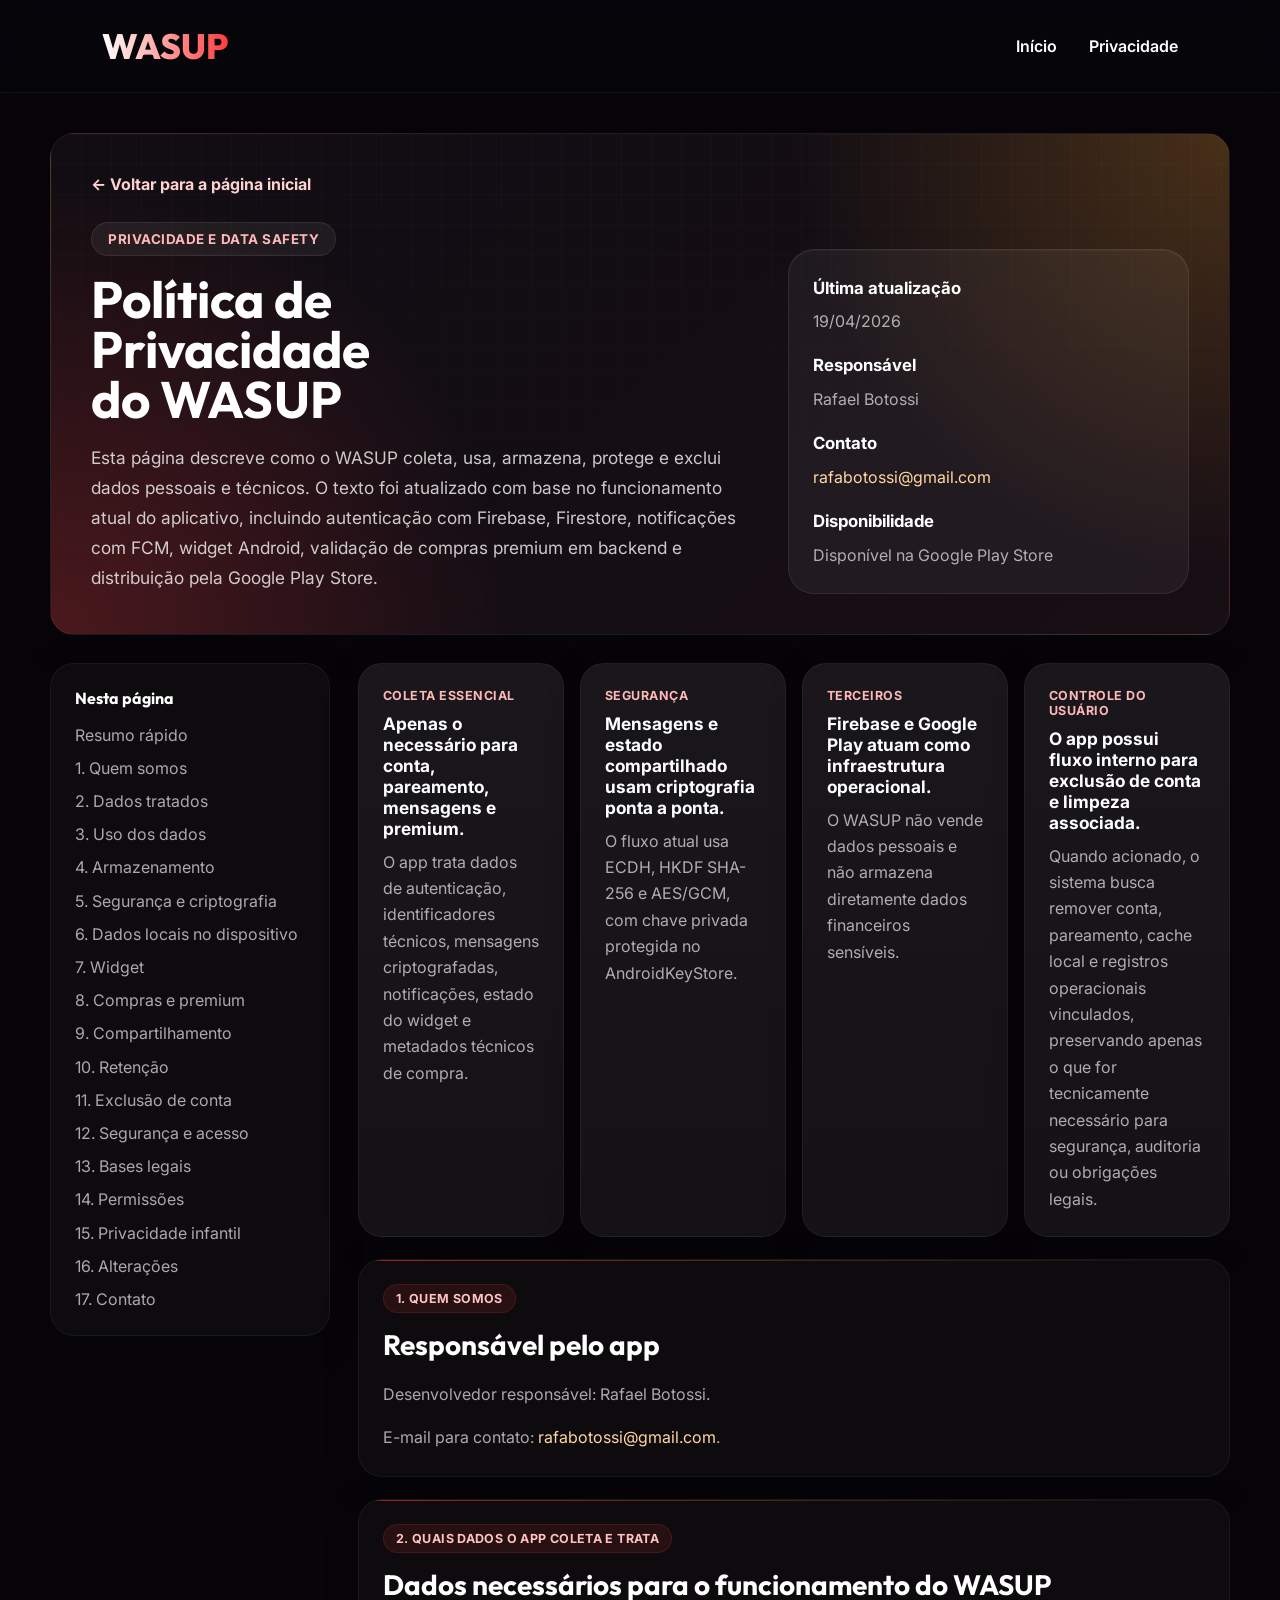
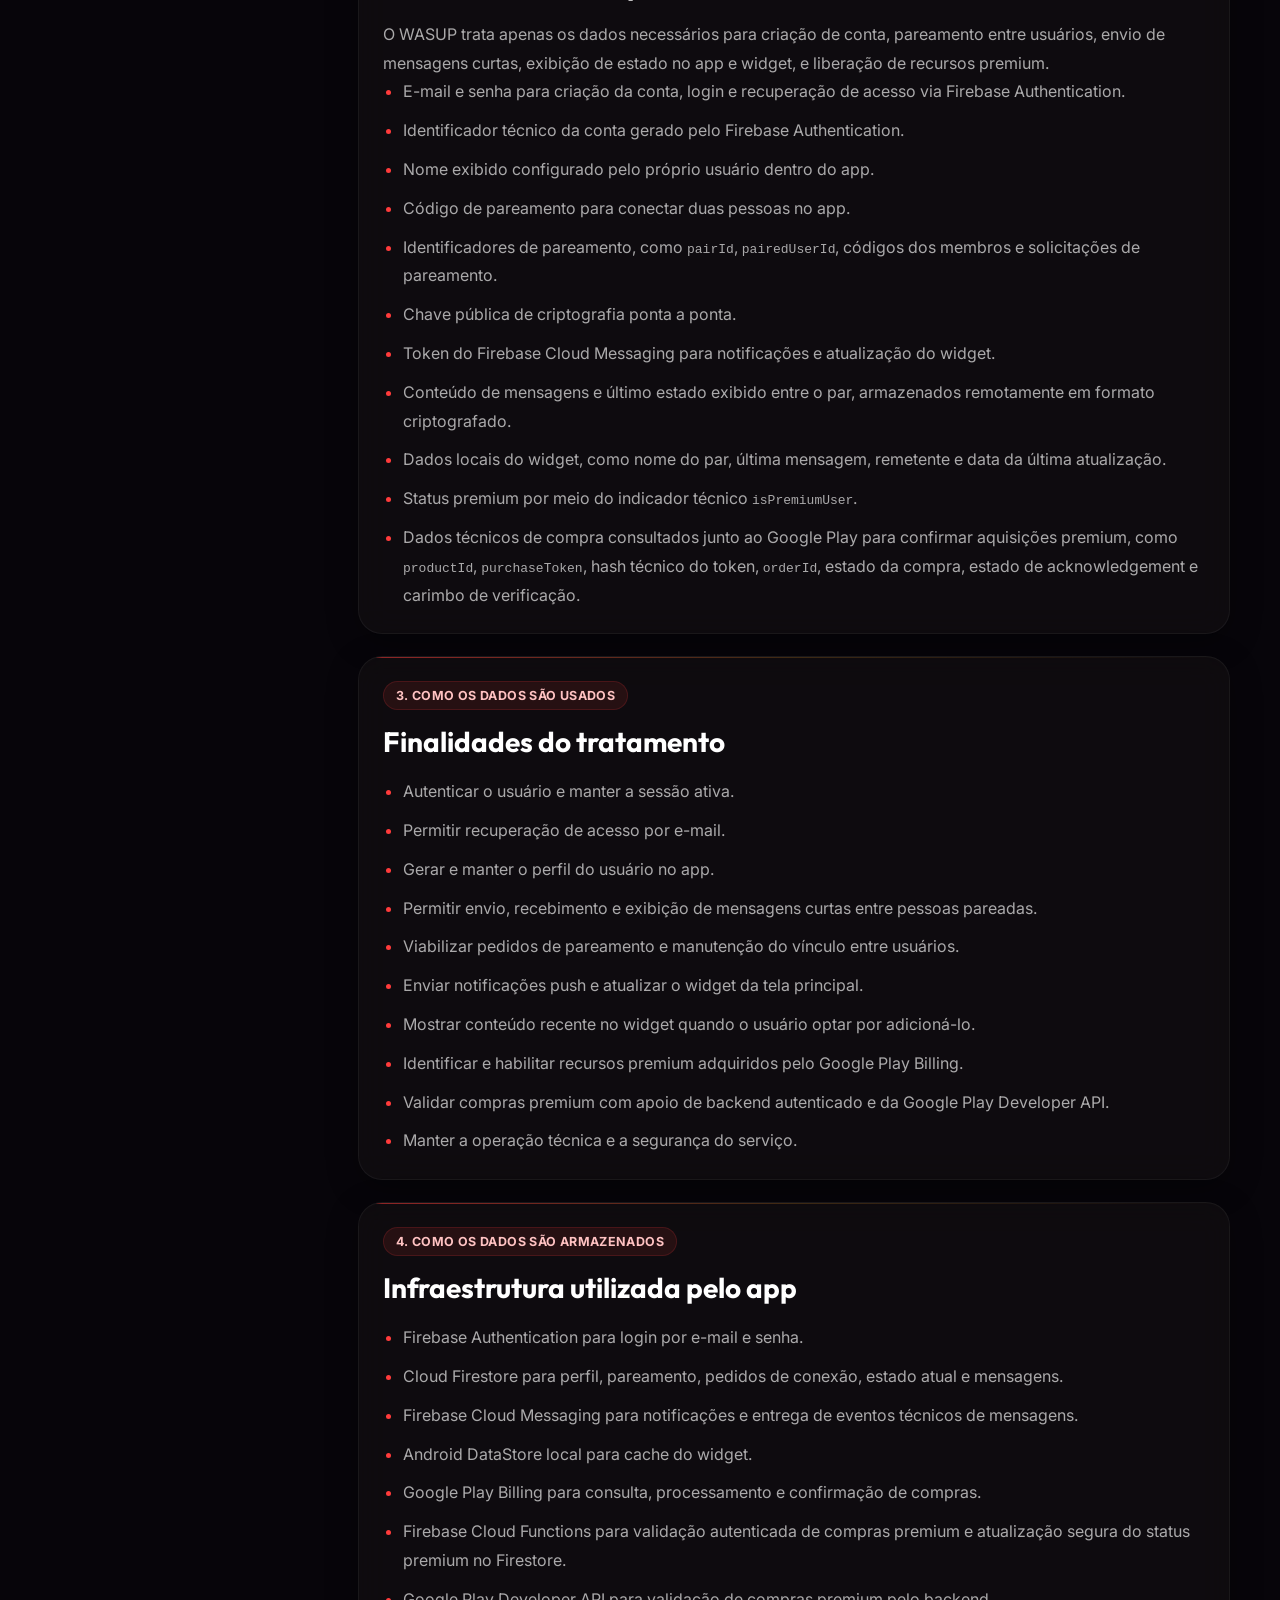
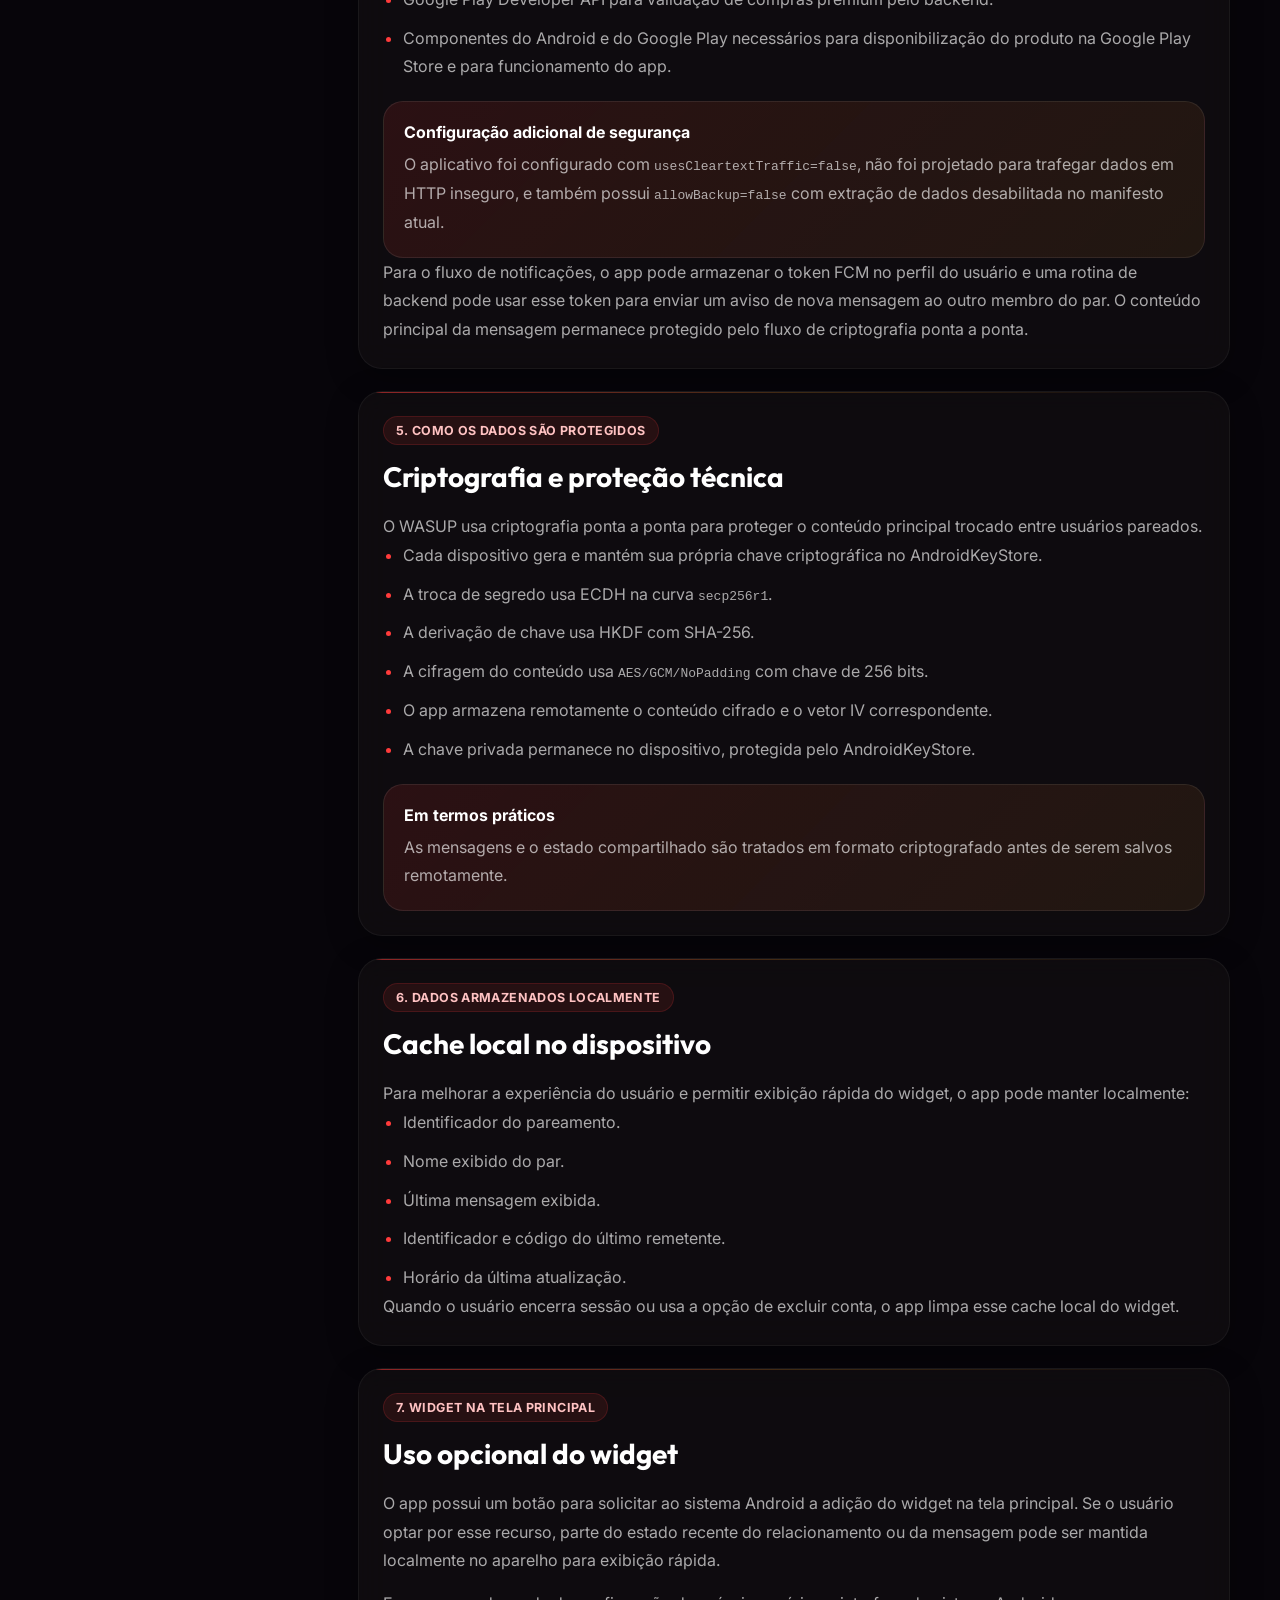
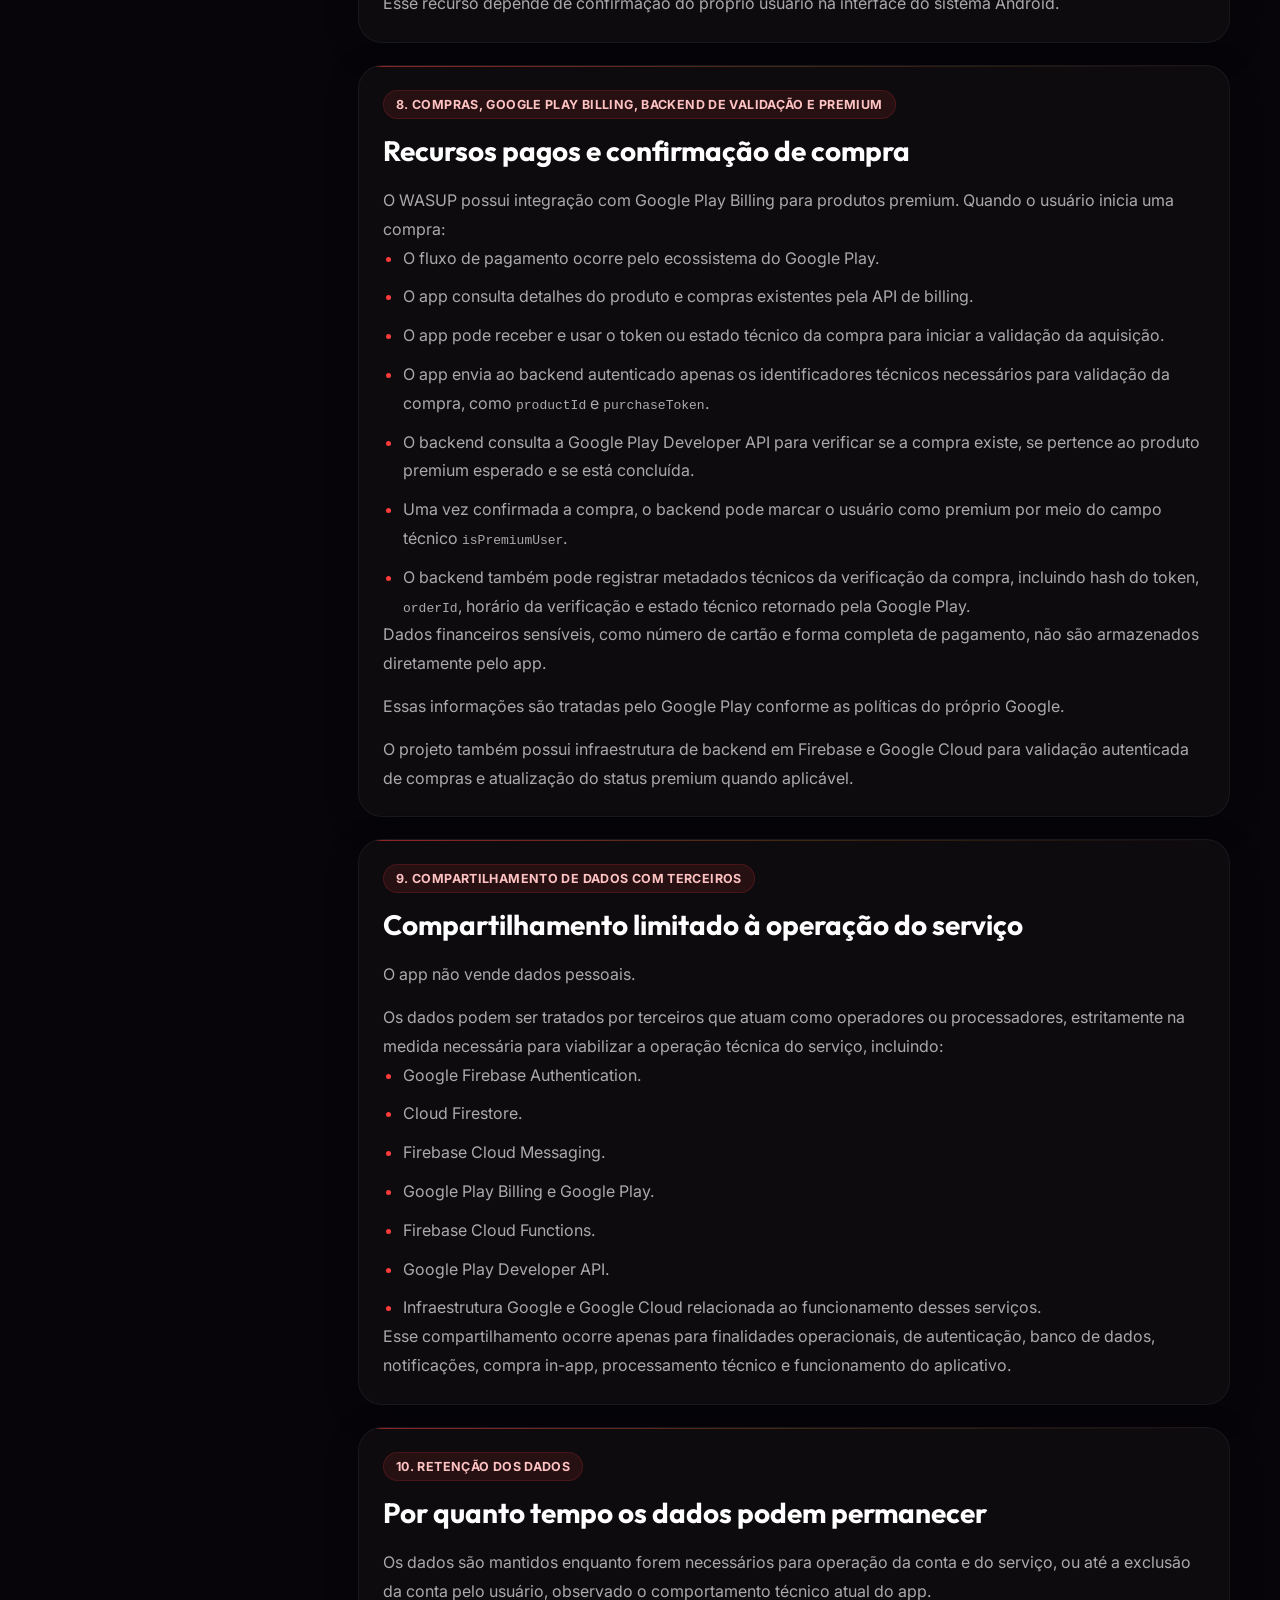
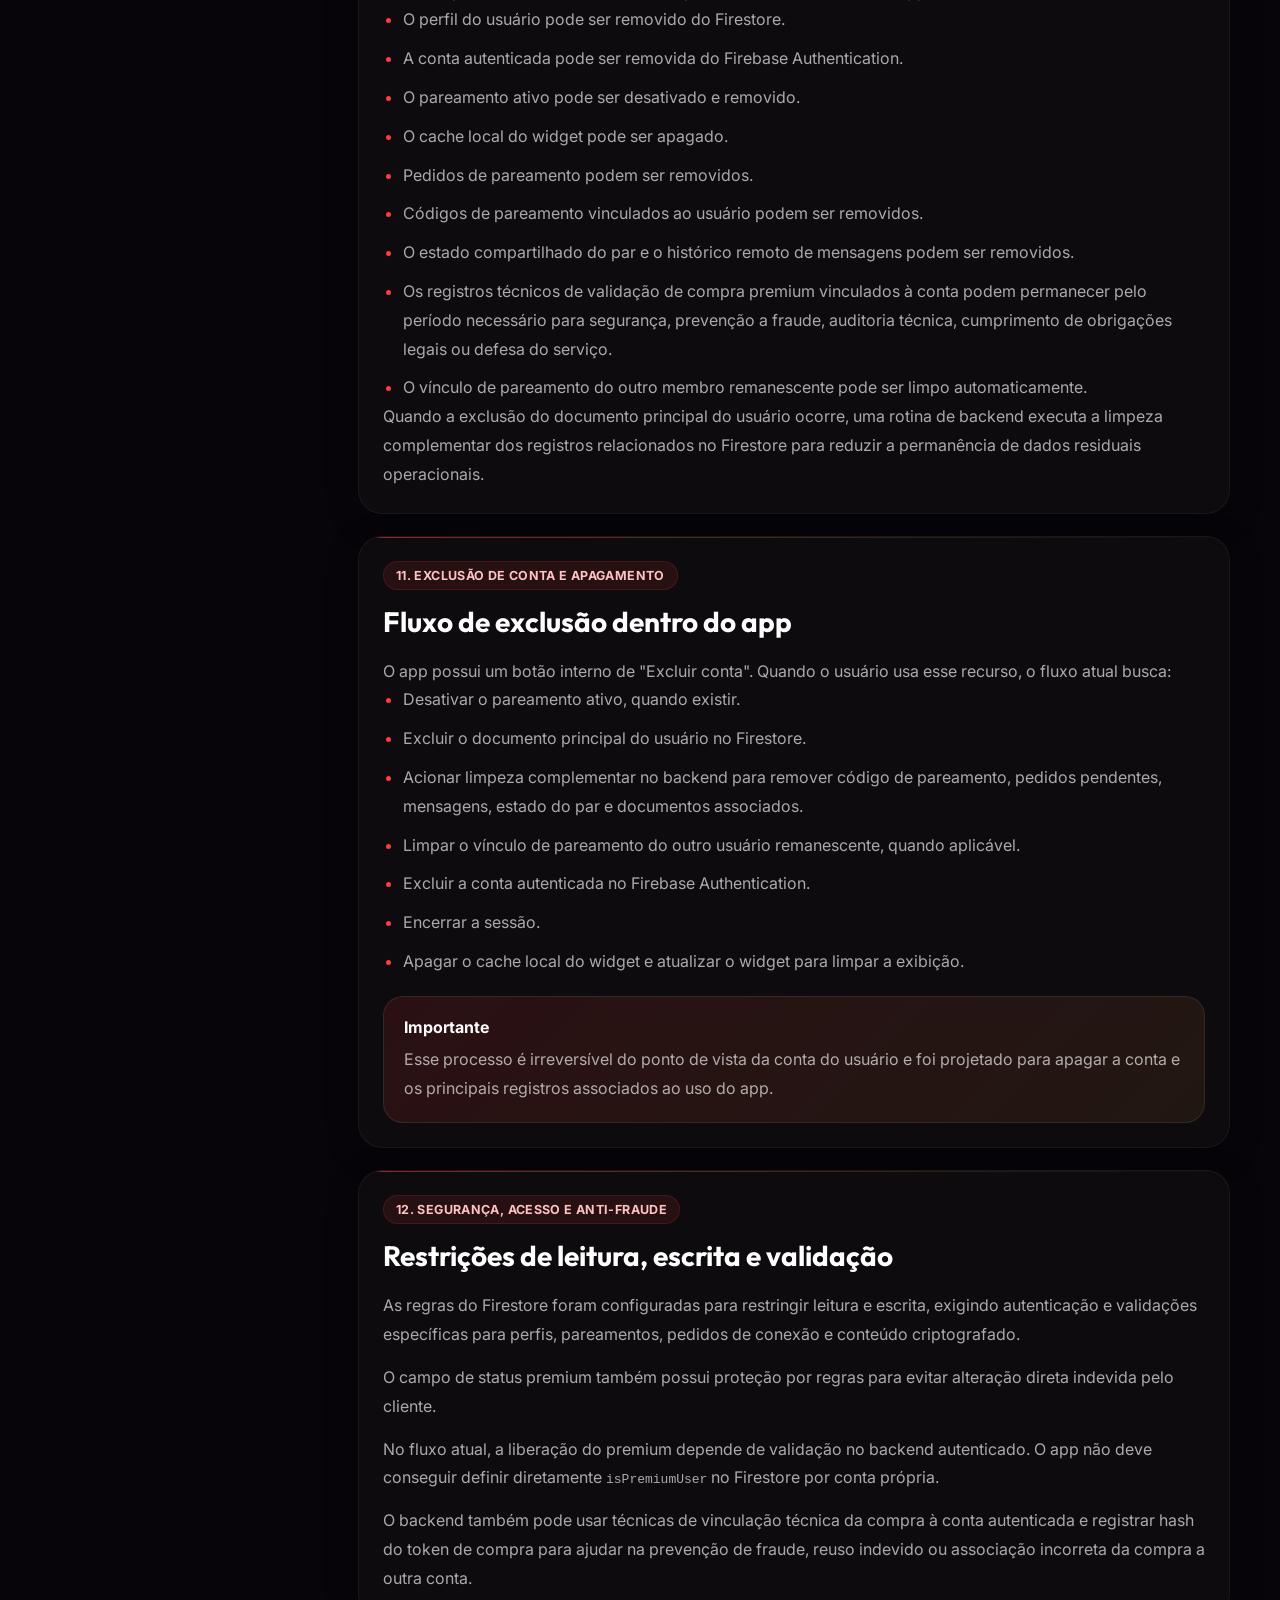
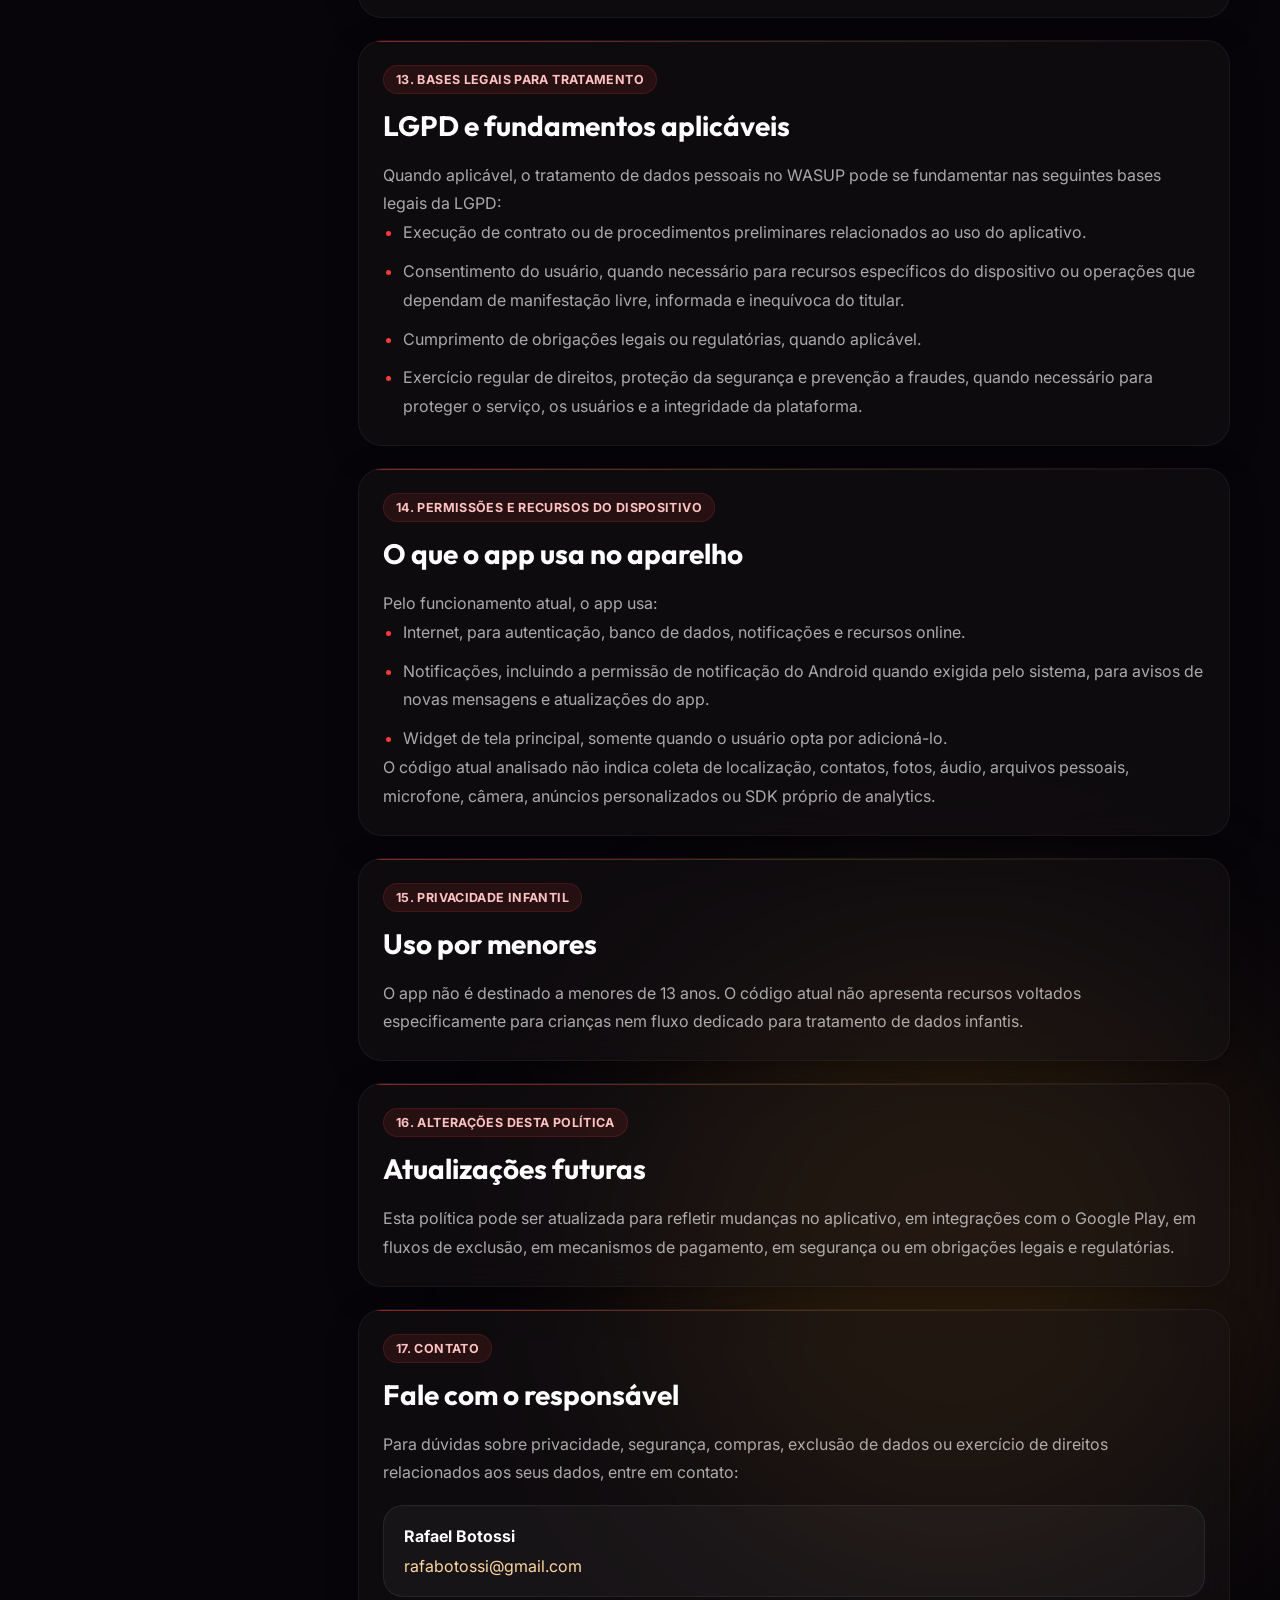
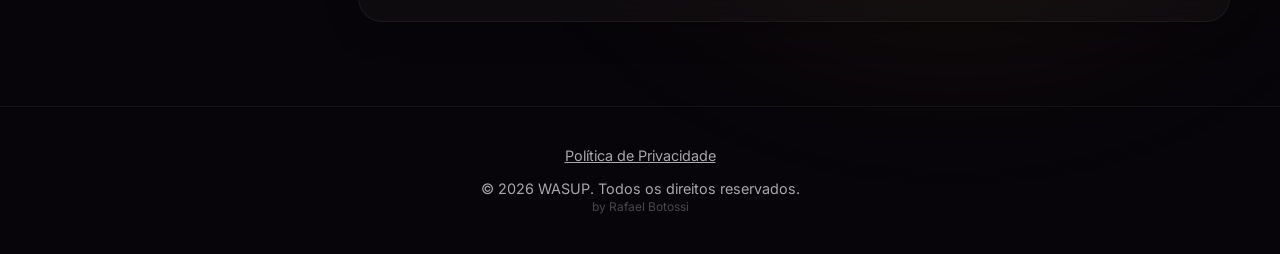
==== commit 9851b71b: "Atualiza politica de privacidade e landing page" ====
--- a/privacy.html
+++ b/privacy.html
@@ -357,13 +357,14 @@
                     <span class="eyebrow">Privacidade e Data Safety</span>
                     <h1>Pol&iacute;tica de Privacidade do WASUP</h1>
                     <p class="hero-intro">
-                        Esta p&aacute;gina resume de forma clara como o WASUP coleta, usa, protege, armazena e exclui dados pessoais e t&eacute;cnicos. O texto foi estruturado a partir do documento oficial do projeto e alinhado ao funcionamento atual do app.
+                        Esta p&aacute;gina descreve como o WASUP coleta, usa, armazena, protege e exclui dados pessoais e t&eacute;cnicos. O texto foi atualizado com base no funcionamento atual do aplicativo, incluindo autentica&ccedil;&atilde;o com Firebase, Firestore, notificações com FCM, widget Android, valida&ccedil;&atilde;o de compras premium em backend e distribui&ccedil;&atilde;o pela Google Play Store.
                     </p>
                 </div>
                 <aside class="hero-panel">
-                    <p><strong>&Uacute;ltima atualiza&ccedil;&atilde;o</strong>14/04/2026</p>
+                    <p><strong>&Uacute;ltima atualiza&ccedil;&atilde;o</strong>19/04/2026</p>
                     <p><strong>Respons&aacute;vel</strong>Rafael Botossi</p>
                     <p><strong>Contato</strong><a href="mailto:rafabotossi@gmail.com" style="color: #ffd7a0; text-decoration: none;">rafabotossi@gmail.com</a></p>
+                    <p><strong>Disponibilidade</strong>Dispon&iacute;vel na Google Play Store</p>
                 </aside>
             </div>
         </section>
@@ -398,7 +399,7 @@
                     <article class="summary-card glass-card">
                         <span>Coleta essencial</span>
                         <strong>Apenas o necess&aacute;rio para conta, pareamento, mensagens e premium.</strong>
-                        <p>O app trata dados de autentica&ccedil;&atilde;o, identificadores t&eacute;cnicos, mensagens criptografadas, notifica&ccedil;&otilde;es e estado do widget.</p>
+                        <p>O app trata dados de autentica&ccedil;&atilde;o, identificadores t&eacute;cnicos, mensagens criptografadas, notifica&ccedil;&otilde;es, estado do widget e metadados t&eacute;cnicos de compra.</p>
                     </article>
                     <article class="summary-card glass-card">
                         <span>Seguran&ccedil;a</span>
@@ -413,7 +414,7 @@
                     <article class="summary-card glass-card">
                         <span>Controle do usu&aacute;rio</span>
                         <strong>O app possui fluxo interno para exclus&atilde;o de conta e limpeza associada.</strong>
-                        <p>Quando acionado, o sistema busca remover conta, pareamento, cache local e registros operacionais vinculados.</p>
+                        <p>Quando acionado, o sistema busca remover conta, pareamento, cache local e registros operacionais vinculados, preservando apenas o que for tecnicamente necess&aacute;rio para seguran&ccedil;a, auditoria ou obriga&ccedil;&otilde;es legais.</p>
                     </article>
                 </section>
 
@@ -439,7 +440,7 @@
                         <li>Conte&uacute;do de mensagens e &uacute;ltimo estado exibido entre o par, armazenados remotamente em formato criptografado.</li>
                         <li>Dados locais do widget, como nome do par, &uacute;ltima mensagem, remetente e data da &uacute;ltima atualiza&ccedil;&atilde;o.</li>
                         <li>Status premium por meio do indicador t&eacute;cnico <code>isPremiumUser</code>.</li>
-                        <li>Dados t&eacute;cnicos de compra consultados junto ao Google Play para confirmar aquisi&ccedil;&otilde;es premium.</li>
+                        <li>Dados t&eacute;cnicos de compra consultados junto ao Google Play para confirmar aquisi&ccedil;&otilde;es premium, como <code>productId</code>, <code>purchaseToken</code>, hash t&eacute;cnico do token, <code>orderId</code>, estado da compra, estado de acknowledgement e carimbo de verifica&ccedil;&atilde;o.</li>
                     </ul>
                 </section>
 
@@ -455,6 +456,7 @@
                         <li>Enviar notifica&ccedil;&otilde;es push e atualizar o widget da tela principal.</li>
                         <li>Mostrar conte&uacute;do recente no widget quando o usu&aacute;rio optar por adicion&aacute;-lo.</li>
                         <li>Identificar e habilitar recursos premium adquiridos pelo Google Play Billing.</li>
+                        <li>Validar compras premium com apoio de backend autenticado e da Google Play Developer API.</li>
                         <li>Manter a opera&ccedil;&atilde;o t&eacute;cnica e a seguran&ccedil;a do servi&ccedil;o.</li>
                     </ul>
                 </section>
@@ -465,15 +467,18 @@
                     <ul>
                         <li>Firebase Authentication para login por e-mail e senha.</li>
                         <li>Cloud Firestore para perfil, pareamento, pedidos de conex&atilde;o, estado atual e mensagens.</li>
-                        <li>Firebase Cloud Messaging para notifica&ccedil;&otilde;es.</li>
+                        <li>Firebase Cloud Messaging para notifica&ccedil;&otilde;es e entrega de eventos t&eacute;cnicos de mensagens.</li>
                         <li>Android DataStore local para cache do widget.</li>
                         <li>Google Play Billing para consulta, processamento e confirma&ccedil;&atilde;o de compras.</li>
-                        <li>Componentes do Android e do Google Play necess&aacute;rios para disponibiliza&ccedil;&atilde;o e funcionamento do app.</li>
+                        <li>Firebase Cloud Functions para valida&ccedil;&atilde;o autenticada de compras premium e atualiza&ccedil;&atilde;o segura do status premium no Firestore.</li>
+                        <li>Google Play Developer API para valida&ccedil;&atilde;o de compras premium pelo backend.</li>
+                        <li>Componentes do Android e do Google Play necess&aacute;rios para disponibiliza&ccedil;&atilde;o do produto na Google Play Store e para funcionamento do app.</li>
                     </ul>
                     <div class="highlight-box">
                         <strong>Configura&ccedil;&atilde;o adicional de seguran&ccedil;a</strong>
                         <p>O aplicativo foi configurado com <code>usesCleartextTraffic=false</code>, n&atilde;o foi projetado para trafegar dados em HTTP inseguro, e tamb&eacute;m possui <code>allowBackup=false</code> com extra&ccedil;&atilde;o de dados desabilitada no manifesto atual.</p>
                     </div>
+                    <p>Para o fluxo de notifica&ccedil;&otilde;es, o app pode armazenar o token FCM no perfil do usu&aacute;rio e uma rotina de backend pode usar esse token para enviar um aviso de nova mensagem ao outro membro do par. O conte&uacute;do principal da mensagem permanece protegido pelo fluxo de criptografia ponta a ponta.</p>
                 </section>
 
                 <section id="seguranca" class="policy-card glass-card">
@@ -516,17 +521,21 @@
                 </section>
 
                 <section id="compras" class="policy-card glass-card">
-                    <span class="section-meta">8. Compras, Google Play Billing e premium</span>
+                    <span class="section-meta">8. Compras, Google Play Billing, backend de valida&ccedil;&atilde;o e premium</span>
                     <h2>Recursos pagos e confirma&ccedil;&atilde;o de compra</h2>
                     <p>O WASUP possui integra&ccedil;&atilde;o com Google Play Billing para produtos premium. Quando o usu&aacute;rio inicia uma compra:</p>
                     <ul>
                         <li>O fluxo de pagamento ocorre pelo ecossistema do Google Play.</li>
                         <li>O app consulta detalhes do produto e compras existentes pela API de billing.</li>
-                        <li>O app pode receber e usar o token ou estado t&eacute;cnico da compra para confirmar a aquisi&ccedil;&atilde;o.</li>
-                        <li>Uma vez confirmada a compra, o sistema pode marcar o usu&aacute;rio como premium por meio do campo t&eacute;cnico <code>isPremiumUser</code>.</li>
+                        <li>O app pode receber e usar o token ou estado t&eacute;cnico da compra para iniciar a valida&ccedil;&atilde;o da aquisi&ccedil;&atilde;o.</li>
+                        <li>O app envia ao backend autenticado apenas os identificadores t&eacute;cnicos necess&aacute;rios para valida&ccedil;&atilde;o da compra, como <code>productId</code> e <code>purchaseToken</code>.</li>
+                        <li>O backend consulta a Google Play Developer API para verificar se a compra existe, se pertence ao produto premium esperado e se est&aacute; conclu&iacute;da.</li>
+                        <li>Uma vez confirmada a compra, o backend pode marcar o usu&aacute;rio como premium por meio do campo t&eacute;cnico <code>isPremiumUser</code>.</li>
+                        <li>O backend tamb&eacute;m pode registrar metadados t&eacute;cnicos da verifica&ccedil;&atilde;o da compra, incluindo hash do token, <code>orderId</code>, hor&aacute;rio da verifica&ccedil;&atilde;o e estado t&eacute;cnico retornado pela Google Play.</li>
                     </ul>
                     <p>Dados financeiros sens&iacute;veis, como n&uacute;mero de cart&atilde;o e forma completa de pagamento, n&atilde;o s&atilde;o armazenados diretamente pelo app.</p>
-                    <p>O projeto tamb&eacute;m possui um endpoint de webhook em infraestrutura Firebase para apoio a confirma&ccedil;&otilde;es de pagamento e atualiza&ccedil;&atilde;o do status premium quando aplic&aacute;vel.</p>
+                    <p>Essas informa&ccedil;&otilde;es s&atilde;o tratadas pelo Google Play conforme as pol&iacute;ticas do pr&oacute;prio Google.</p>
+                    <p>O projeto tamb&eacute;m possui infraestrutura de backend em Firebase e Google Cloud para valida&ccedil;&atilde;o autenticada de compras e atualiza&ccedil;&atilde;o do status premium quando aplic&aacute;vel.</p>
                 </section>
 
                 <section id="terceiros" class="policy-card glass-card">
@@ -539,8 +548,11 @@
                         <li>Cloud Firestore.</li>
                         <li>Firebase Cloud Messaging.</li>
                         <li>Google Play Billing e Google Play.</li>
+                        <li>Firebase Cloud Functions.</li>
+                        <li>Google Play Developer API.</li>
                         <li>Infraestrutura Google e Google Cloud relacionada ao funcionamento desses servi&ccedil;os.</li>
                     </ul>
+                    <p>Esse compartilhamento ocorre apenas para finalidades operacionais, de autentica&ccedil;&atilde;o, banco de dados, notifica&ccedil;&otilde;es, compra in-app, processamento t&eacute;cnico e funcionamento do aplicativo.</p>
                 </section>
 
                 <section id="retencao" class="policy-card glass-card">
@@ -555,6 +567,7 @@
                         <li>Pedidos de pareamento podem ser removidos.</li>
                         <li>C&oacute;digos de pareamento vinculados ao usu&aacute;rio podem ser removidos.</li>
                         <li>O estado compartilhado do par e o hist&oacute;rico remoto de mensagens podem ser removidos.</li>
+                        <li>Os registros t&eacute;cnicos de valida&ccedil;&atilde;o de compra premium vinculados &agrave; conta podem permanecer pelo per&iacute;odo necess&aacute;rio para seguran&ccedil;a, preven&ccedil;&atilde;o a fraude, auditoria t&eacute;cnica, cumprimento de obriga&ccedil;&otilde;es legais ou defesa do servi&ccedil;o.</li>
                         <li>O v&iacute;nculo de pareamento do outro membro remanescente pode ser limpo automaticamente.</li>
                     </ul>
                     <p>Quando a exclus&atilde;o do documento principal do usu&aacute;rio ocorre, uma rotina de backend executa a limpeza complementar dos registros relacionados no Firestore para reduzir a perman&ecirc;ncia de dados residuais operacionais.</p>
@@ -580,10 +593,12 @@
                 </section>
 
                 <section id="acesso" class="policy-card glass-card">
-                    <span class="section-meta">12. Seguran&ccedil;a e acesso</span>
-                    <h2>Restri&ccedil;&otilde;es de leitura e escrita</h2>
+                    <span class="section-meta">12. Seguran&ccedil;a, acesso e anti-fraude</span>
+                    <h2>Restri&ccedil;&otilde;es de leitura, escrita e valida&ccedil;&atilde;o</h2>
                     <p>As regras do Firestore foram configuradas para restringir leitura e escrita, exigindo autentica&ccedil;&atilde;o e valida&ccedil;&otilde;es espec&iacute;ficas para perfis, pareamentos, pedidos de conex&atilde;o e conte&uacute;do criptografado.</p>
                     <p>O campo de status premium tamb&eacute;m possui prote&ccedil;&atilde;o por regras para evitar altera&ccedil;&atilde;o direta indevida pelo cliente.</p>
+                    <p>No fluxo atual, a libera&ccedil;&atilde;o do premium depende de valida&ccedil;&atilde;o no backend autenticado. O app n&atilde;o deve conseguir definir diretamente <code>isPremiumUser</code> no Firestore por conta pr&oacute;pria.</p>
+                    <p>O backend tamb&eacute;m pode usar t&eacute;cnicas de vincula&ccedil;&atilde;o t&eacute;cnica da compra &agrave; conta autenticada e registrar hash do token de compra para ajudar na preven&ccedil;&atilde;o de fraude, reuso indevido ou associa&ccedil;&atilde;o incorreta da compra a outra conta.</p>
                 </section>
 
                 <section id="bases-legais" class="policy-card glass-card">
@@ -604,7 +619,7 @@
                     <p>Pelo funcionamento atual, o app usa:</p>
                     <ul>
                         <li>Internet, para autentica&ccedil;&atilde;o, banco de dados, notifica&ccedil;&otilde;es e recursos online.</li>
-                        <li>Notifica&ccedil;&otilde;es, quando dispon&iacute;vel no Android, para avisos e atualiza&ccedil;&otilde;es do app.</li>
+                        <li>Notifica&ccedil;&otilde;es, incluindo a permiss&atilde;o de notifica&ccedil;&atilde;o do Android quando exigida pelo sistema, para avisos de novas mensagens e atualiza&ccedil;&otilde;es do app.</li>
                         <li>Widget de tela principal, somente quando o usu&aacute;rio opta por adicion&aacute;-lo.</li>
                     </ul>
                     <p>O c&oacute;digo atual analisado n&atilde;o indica coleta de localiza&ccedil;&atilde;o, contatos, fotos, &aacute;udio, arquivos pessoais, microfone, c&acirc;mera, an&uacute;ncios personalizados ou SDK pr&oacute;prio de analytics.</p>
--- a/styles.css
+++ b/styles.css
@@ -361,15 +361,41 @@
 }
 
 .features {
-    display: grid;
-    grid-template-columns: repeat(auto-fit, minmax(300px, 1fr));
+    display: flex;
+    flex-direction: column;
     gap: 32px;
     padding: 60px 8%;
     margin-bottom: 36px;
+    align-items: center;
+}
+
+.features-intro {
+    max-width: 760px;
+    width: 100%;
+}
+
+.features-grid {
+    width: 100%;
+    display: grid;
+    grid-template-columns: repeat(auto-fit, minmax(280px, 360px));
+    justify-content: center;
+    gap: 32px;
+}
+
+.features-intro h2 {
+    font-size: 2.4rem;
+    margin-bottom: 14px;
+}
+
+.features-intro p {
+    color: var(--text-muted);
+    line-height: 1.7;
 }
 
 .feature-card {
-    padding: 40px 32px;
+    width: 100%;
+    max-width: 360px;
+    padding: 24px;
     transition: transform 0.3s ease, border-color 0.3s ease;
     border-color: rgba(255,255,255,0.03);
 }
@@ -377,6 +403,40 @@
 .feature-card:hover {
     transform: translateY(-8px);
     border-color: rgba(255, 59, 59, 0.3);
+}
+
+.feature-showcase {
+    overflow: hidden;
+    display: flex;
+    flex-direction: column;
+    height: 100%;
+}
+
+.feature-frame {
+    width: min(100%, 290px);
+    aspect-ratio: 9 / 19.5;
+    margin: 0 auto 22px;
+    padding: 10px;
+    border-radius: 34px;
+    background: linear-gradient(180deg, #1b1b1f, #09090b);
+    box-shadow: 0 18px 40px rgba(0, 0, 0, 0.45), inset 0 0 0 1px rgba(255, 255, 255, 0.08);
+}
+
+.feature-shot {
+    display: block;
+    width: 100%;
+    height: 100%;
+    object-fit: cover;
+    object-position: top center;
+    border-radius: 24px;
+    background: #111;
+    image-rendering: auto;
+    transform: translateZ(0);
+}
+
+.feature-copy {
+    padding: 0 4px 4px;
+    margin-top: auto;
 }
 
 .feature-card h3 {
@@ -517,4 +577,8 @@
     .premium-visual {
         padding: 24px;
     }
-}
+
+    .features-intro h2 {
+        font-size: 2rem;
+    }
+}
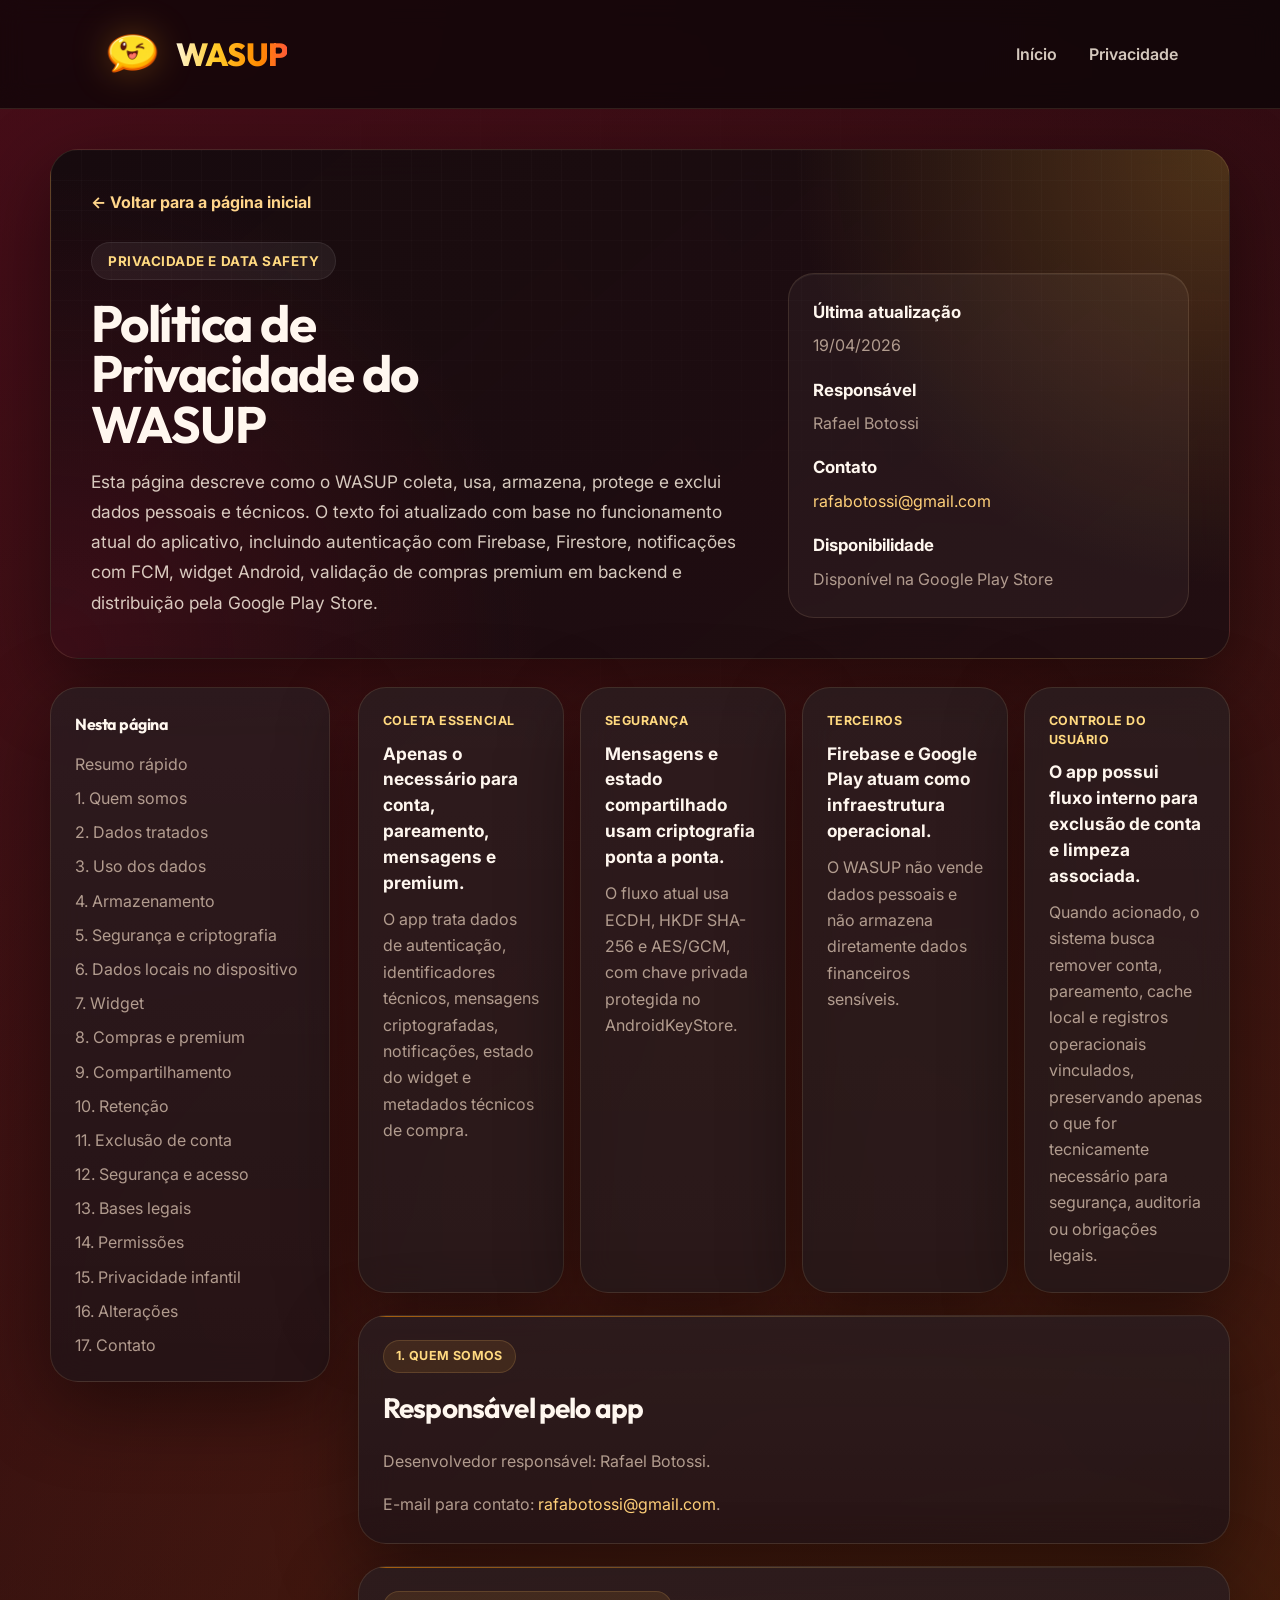
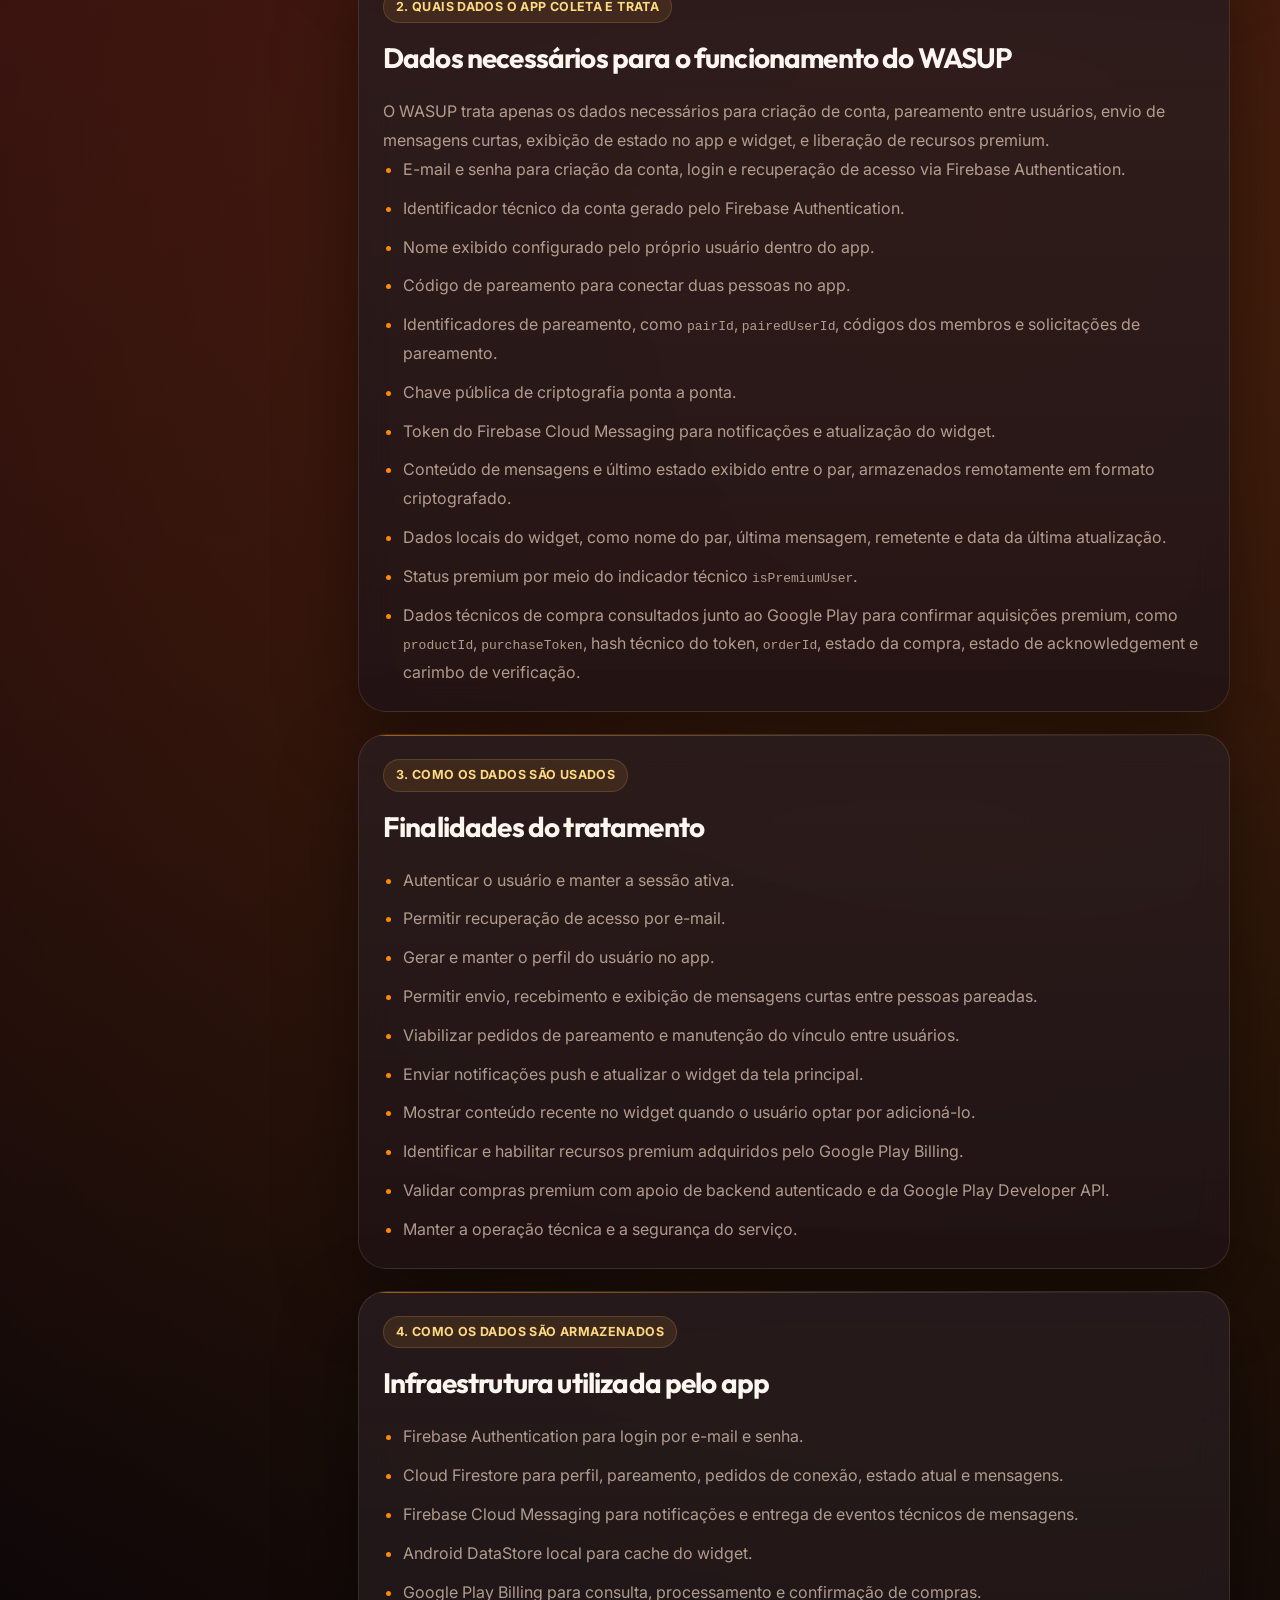
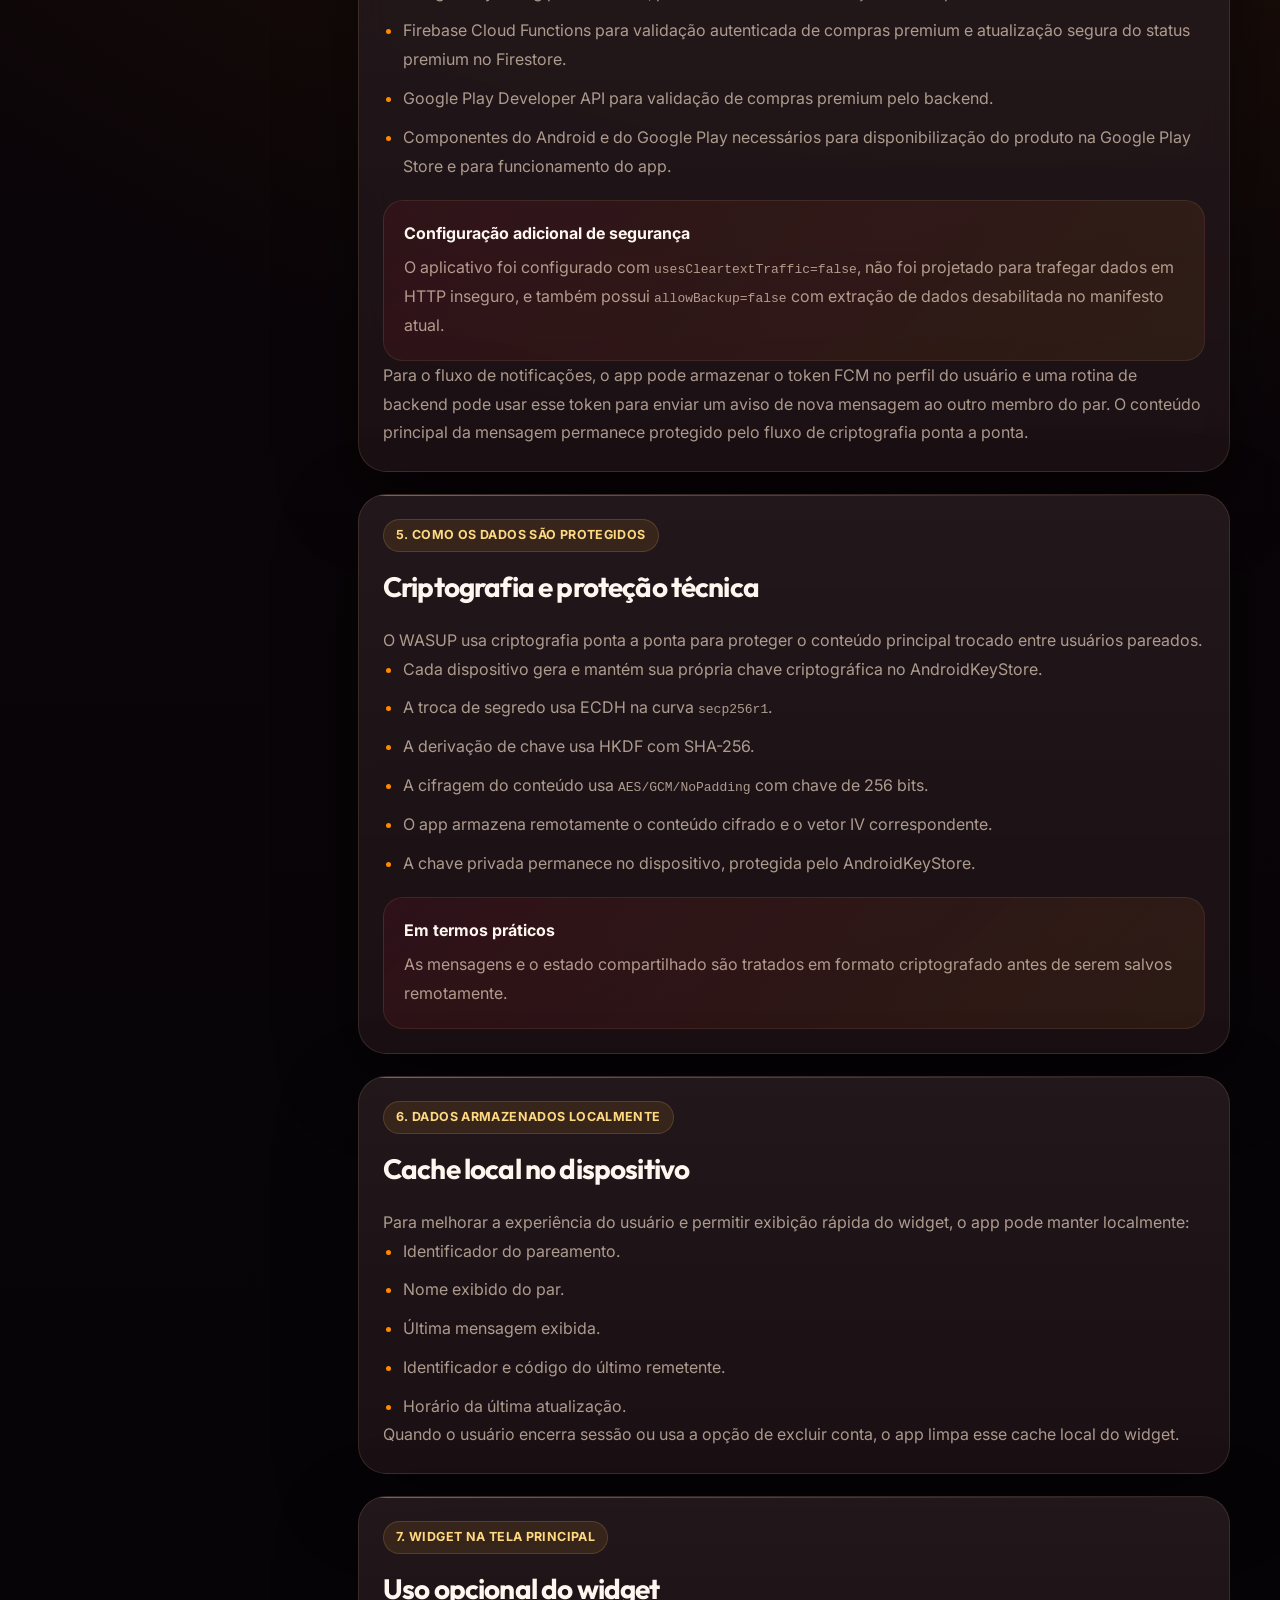
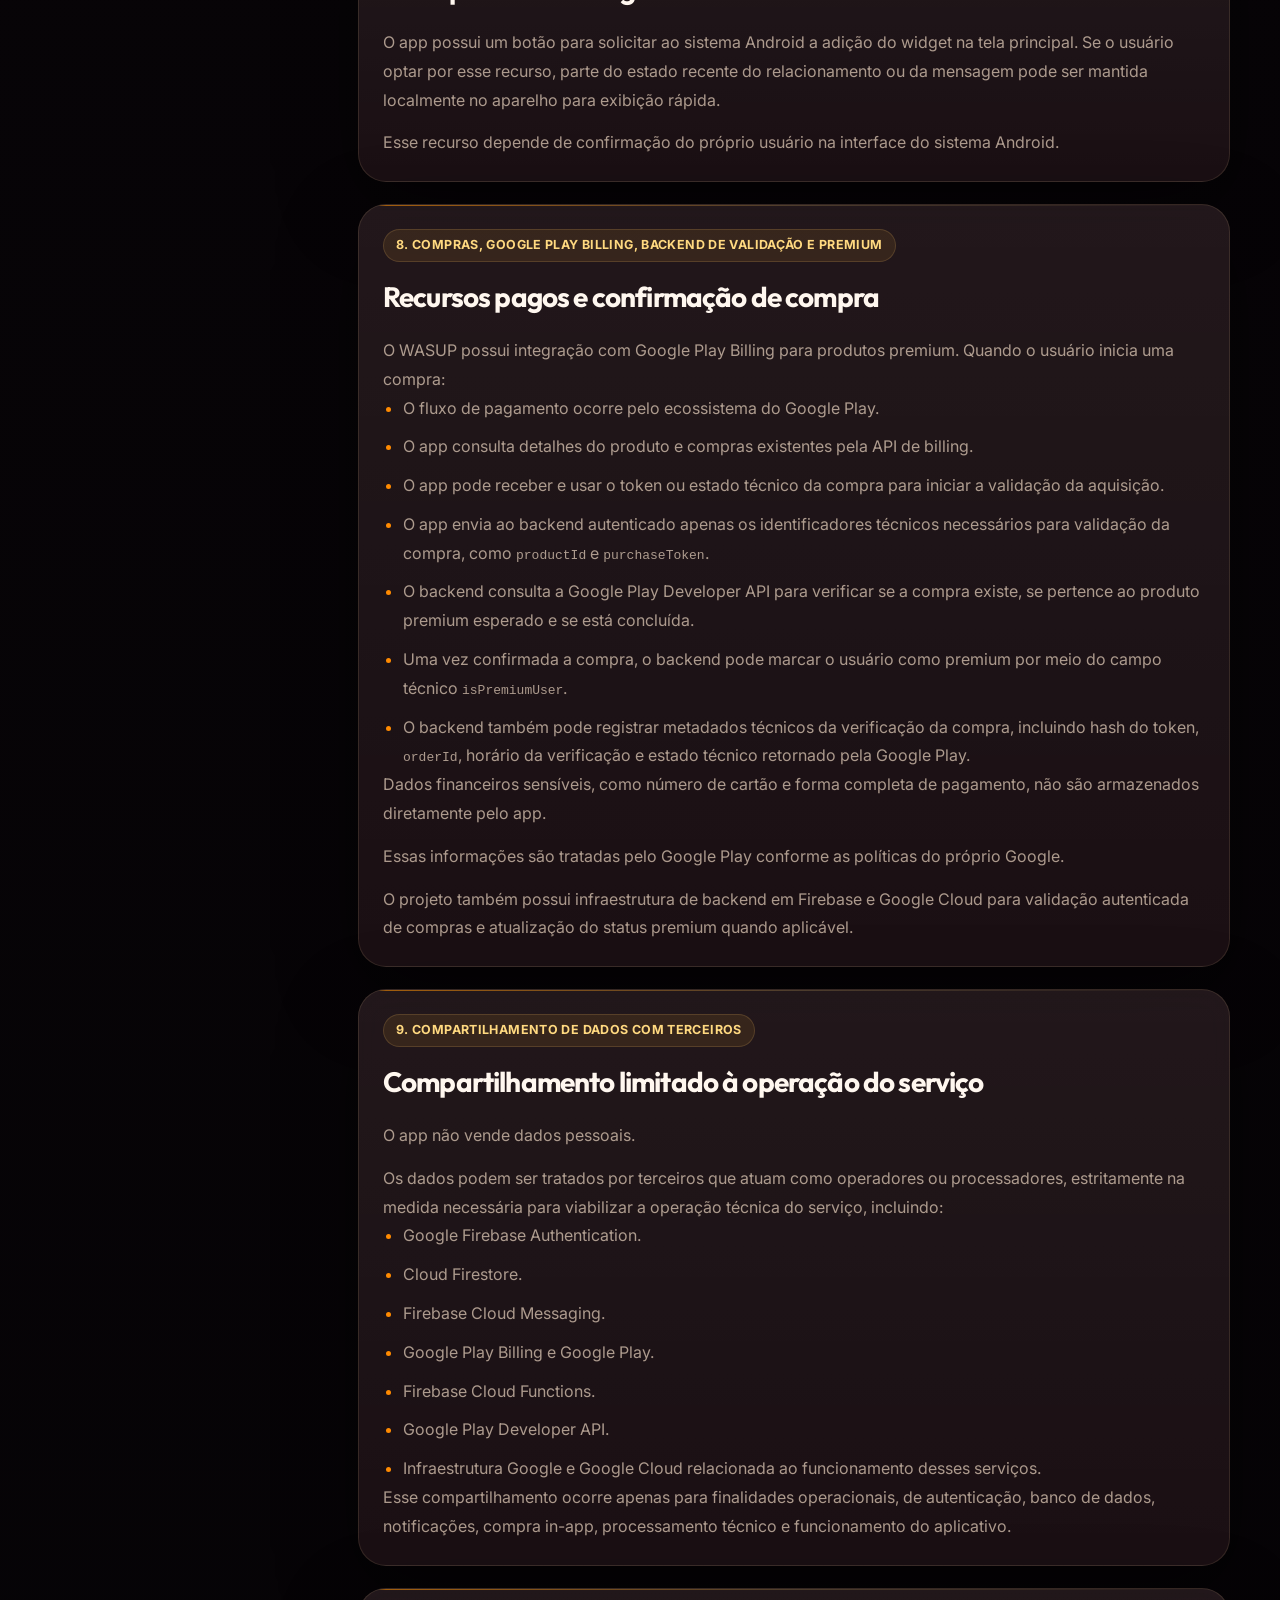
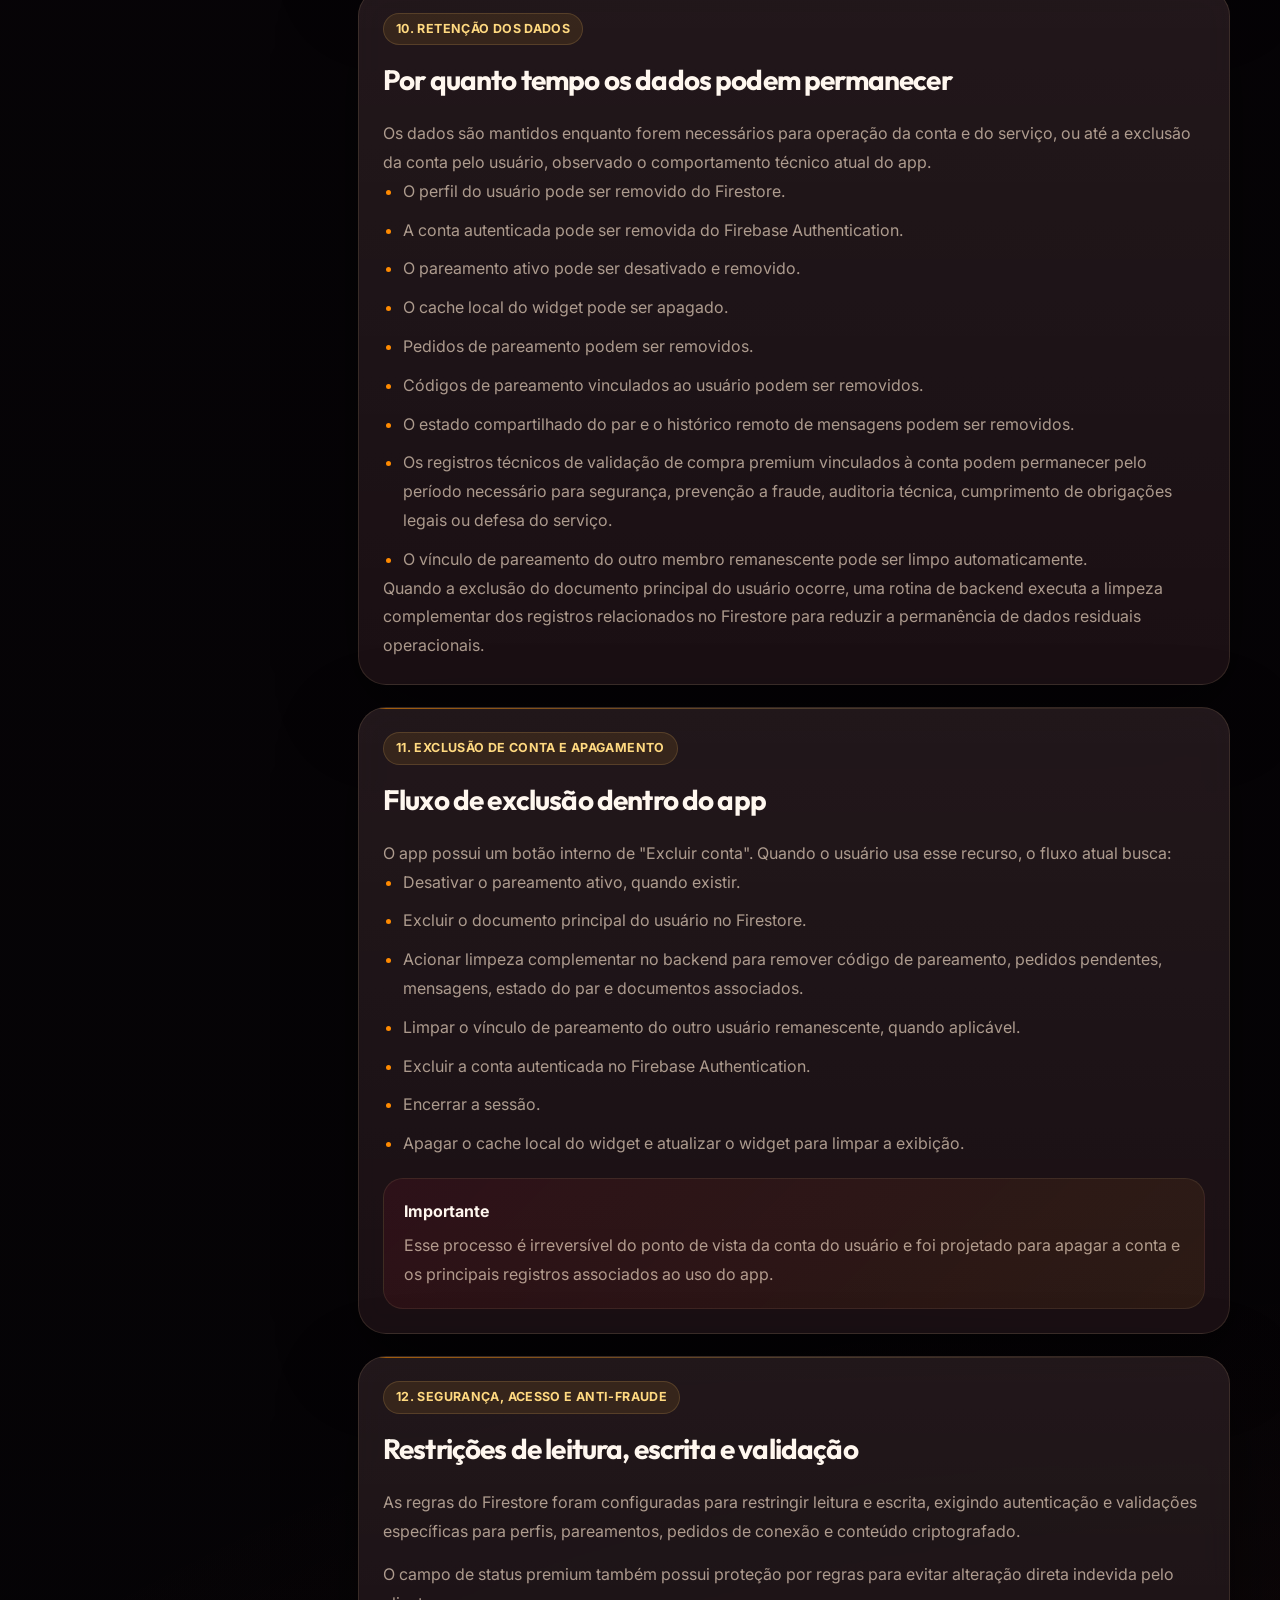
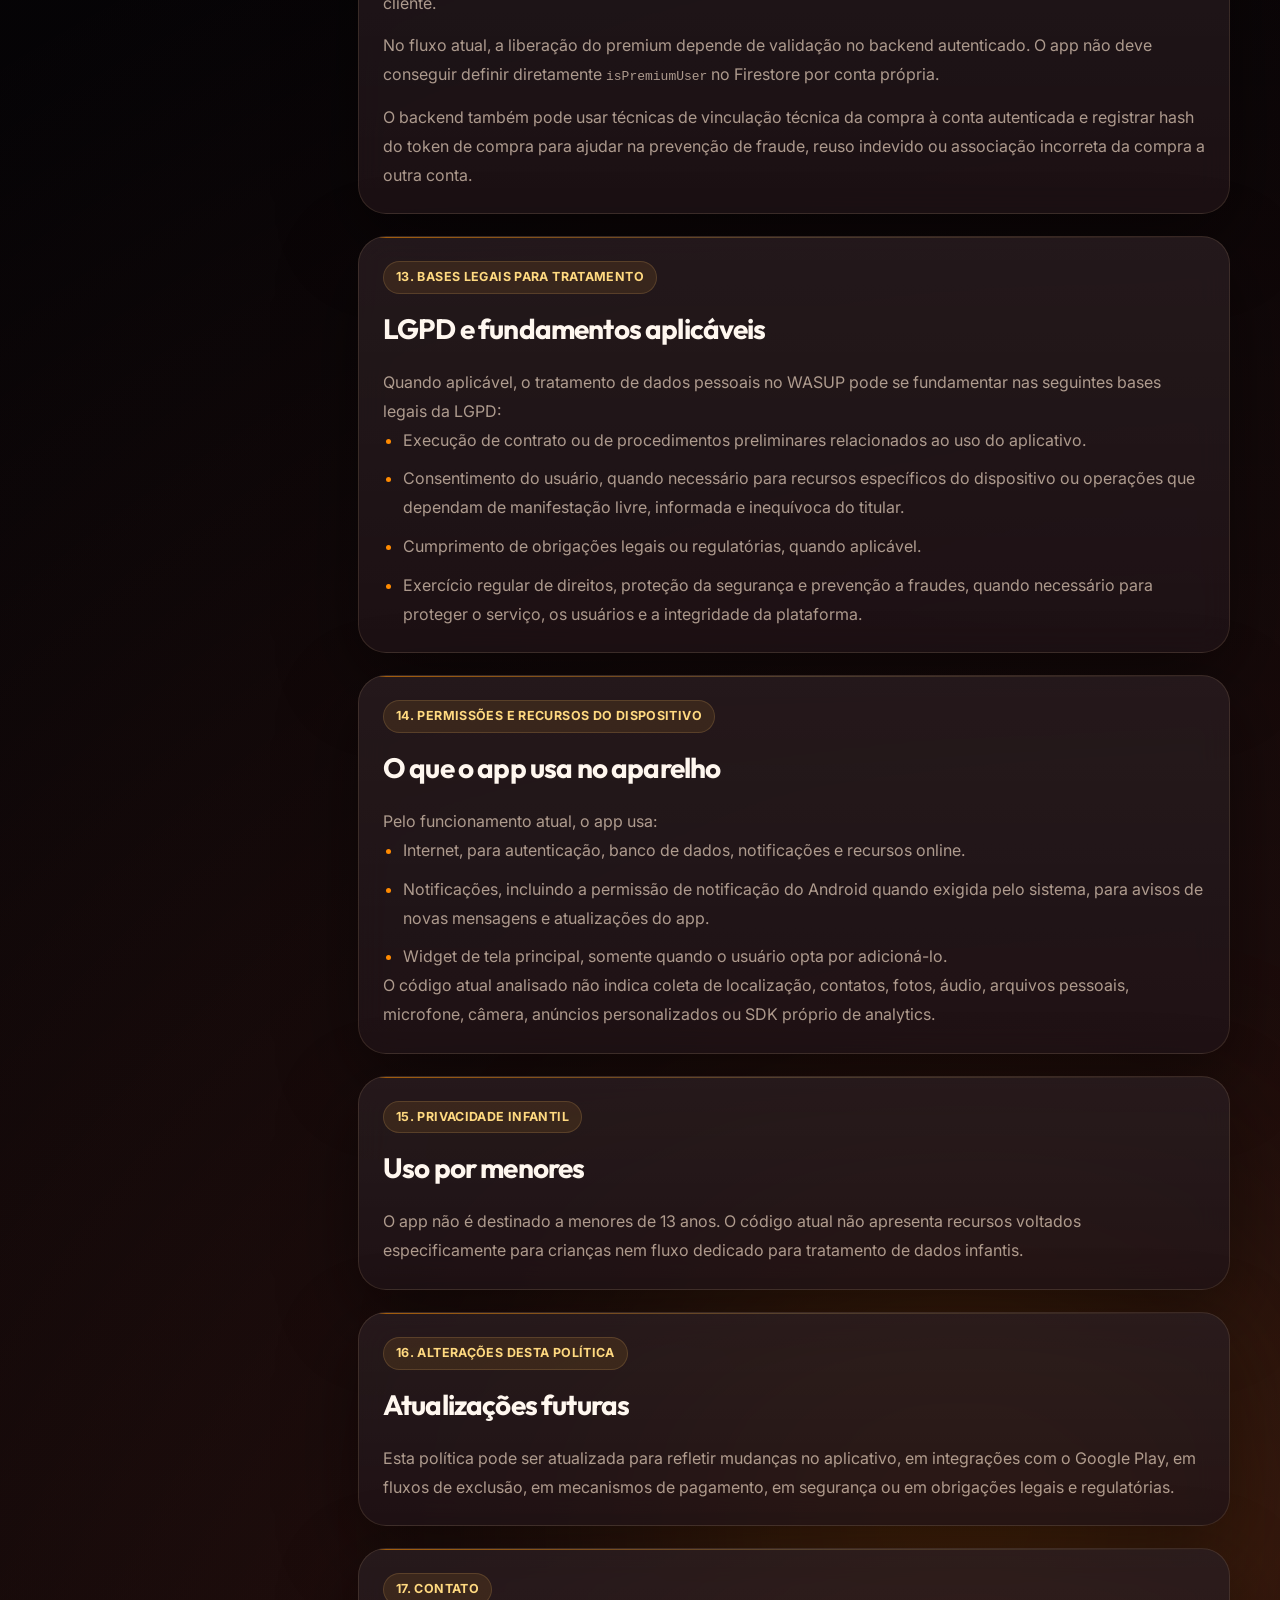
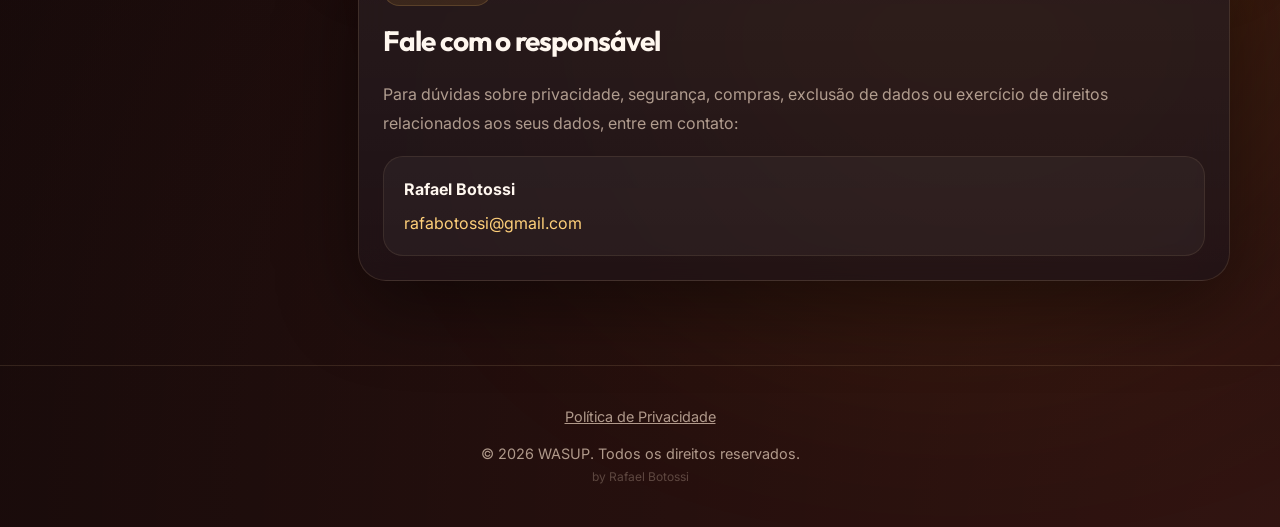
==== commit 18ffdae2: "Refresh site theme with new Wasup branding" ====
--- a/privacy.html
+++ b/privacy.html
@@ -28,9 +28,9 @@
             padding: 40px;
             margin-bottom: 28px;
             background:
-                radial-gradient(circle at top right, rgba(255, 167, 38, 0.22), transparent 34%),
-                radial-gradient(circle at bottom left, rgba(255, 59, 59, 0.24), transparent 36%),
-                linear-gradient(140deg, rgba(18, 14, 20, 0.92), rgba(28, 18, 24, 0.8));
+                radial-gradient(circle at top right, rgba(255, 180, 54, 0.22), transparent 34%),
+                radial-gradient(circle at bottom left, rgba(120, 20, 38, 0.36), transparent 38%),
+                linear-gradient(140deg, rgba(20, 11, 14, 0.94), rgba(30, 14, 18, 0.86));
         }
 
         .privacy-hero::after {
@@ -50,7 +50,7 @@
             align-items: center;
             gap: 10px;
             margin-bottom: 28px;
-            color: #ffd2d2;
+            color: #ffd58a;
             text-decoration: none;
             font-weight: 700;
         }
@@ -77,7 +77,7 @@
             margin-bottom: 18px;
             background: rgba(255, 255, 255, 0.06);
             border: 1px solid rgba(255, 255, 255, 0.08);
-            color: #ffb8b8;
+            color: #ffd980;
             font-size: 0.84rem;
             font-weight: 700;
             letter-spacing: 0.04em;
@@ -93,7 +93,7 @@
 
         .hero-intro {
             max-width: 60ch;
-            color: rgba(255, 255, 255, 0.78);
+            color: var(--text-soft);
             font-size: 1.08rem;
             line-height: 1.75;
         }
@@ -101,8 +101,8 @@
         .hero-panel {
             padding: 24px;
             border-radius: 26px;
-            background: rgba(255, 255, 255, 0.05);
-            border: 1px solid rgba(255, 255, 255, 0.08);
+            background: rgba(255, 255, 255, 0.04);
+            border: 1px solid rgba(255, 214, 165, 0.12);
             box-shadow: inset 0 1px 0 rgba(255, 255, 255, 0.05);
         }
 
@@ -180,7 +180,7 @@
             min-height: 100%;
             background:
                 linear-gradient(180deg, rgba(255, 255, 255, 0.05), rgba(255, 255, 255, 0.03)),
-                rgba(25, 20, 24, 0.42);
+                rgba(28, 15, 18, 0.8);
         }
 
         .summary-card span {
@@ -188,7 +188,7 @@
             font-size: 0.78rem;
             letter-spacing: 0.04em;
             text-transform: uppercase;
-            color: #ffb7b7;
+            color: #ffd980;
             margin-bottom: 10px;
             font-weight: 700;
         }
@@ -215,7 +215,7 @@
             inset: 0 auto auto 0;
             width: 100%;
             height: 1px;
-            background: linear-gradient(90deg, rgba(255, 59, 59, 0.55), rgba(255, 167, 38, 0.2), transparent);
+            background: linear-gradient(90deg, rgba(255, 143, 0, 0.6), rgba(255, 212, 118, 0.2), transparent);
         }
 
         .policy-card h2 {
@@ -249,9 +249,9 @@
             margin-bottom: 14px;
             padding: 6px 12px;
             border-radius: 999px;
-            background: rgba(255, 59, 59, 0.1);
-            border: 1px solid rgba(255, 59, 59, 0.16);
-            color: #ffc2c2;
+            background: rgba(255, 176, 55, 0.1);
+            border: 1px solid rgba(255, 201, 112, 0.16);
+            color: #ffd980;
             font-size: 0.78rem;
             font-weight: 700;
             letter-spacing: 0.03em;
@@ -262,8 +262,8 @@
             margin-top: 20px;
             padding: 20px;
             border-radius: 20px;
-            background: linear-gradient(135deg, rgba(255, 59, 59, 0.12), rgba(255, 167, 38, 0.08));
-            border: 1px solid rgba(255, 255, 255, 0.08);
+            background: linear-gradient(135deg, rgba(120, 20, 38, 0.2), rgba(255, 163, 31, 0.08));
+            border: 1px solid rgba(255, 214, 165, 0.09);
         }
 
         .highlight-box strong {
@@ -279,11 +279,11 @@
             padding: 20px;
             border-radius: 20px;
             background: rgba(255, 255, 255, 0.04);
-            border: 1px solid rgba(255, 255, 255, 0.07);
+            border: 1px solid rgba(255, 214, 165, 0.09);
         }
 
         .contact-box a {
-            color: #ffd7a0;
+            color: #ffd07a;
             text-decoration: none;
         }
 
@@ -341,6 +341,7 @@
 
     <header class="header">
         <div class="logo">
+            <img src="artes2/wasup_logo.png" alt="Logo do WASUP" class="logo-mark">
             <span class="logo-text">WASUP</span>
         </div>
         <nav class="nav">
@@ -363,7 +364,7 @@
                 <aside class="hero-panel">
                     <p><strong>&Uacute;ltima atualiza&ccedil;&atilde;o</strong>19/04/2026</p>
                     <p><strong>Respons&aacute;vel</strong>Rafael Botossi</p>
-                    <p><strong>Contato</strong><a href="mailto:rafabotossi@gmail.com" style="color: #ffd7a0; text-decoration: none;">rafabotossi@gmail.com</a></p>
+                    <p><strong>Contato</strong><a href="mailto:rafabotossi@gmail.com" style="color: #ffd07a; text-decoration: none;">rafabotossi@gmail.com</a></p>
                     <p><strong>Disponibilidade</strong>Dispon&iacute;vel na Google Play Store</p>
                 </aside>
             </div>
@@ -422,7 +423,7 @@
                     <span class="section-meta">1. Quem somos</span>
                     <h2>Respons&aacute;vel pelo app</h2>
                     <p>Desenvolvedor respons&aacute;vel: Rafael Botossi.</p>
-                    <p>E-mail para contato: <a href="mailto:rafabotossi@gmail.com" style="color: #ffd7a0; text-decoration: none;">rafabotossi@gmail.com</a>.</p>
+                    <p>E-mail para contato: <a href="mailto:rafabotossi@gmail.com" style="color: #ffd07a; text-decoration: none;">rafabotossi@gmail.com</a>.</p>
                 </section>
 
                 <section id="dados" class="policy-card glass-card">
--- a/styles.css
+++ b/styles.css
@@ -1,12 +1,20 @@
 :root {
-    --bg-dark: #07050A;
-    --bg-card: rgba(25, 20, 24, 0.45);
-    --text-main: #FFFFFF;
-    --text-muted: rgba(255, 255, 255, 0.65);
-    --primary: #FF3B3B;
-    --primary-hover: #FF1A1A;
-    --highlight: #FFA726;
-    --glass-border: rgba(255, 255, 255, 0.05);
+    --bg-dark: #050306;
+    --bg-elevated: #120a0e;
+    --bg-card: rgba(28, 15, 18, 0.78);
+    --bg-card-strong: rgba(38, 18, 21, 0.92);
+    --text-main: #fff7ef;
+    --text-soft: rgba(255, 244, 229, 0.82);
+    --text-muted: rgba(255, 232, 209, 0.64);
+    --primary: #ff8a00;
+    --primary-hover: #ffb11f;
+    --secondary: #ffca28;
+    --accent: #ff5a36;
+    --accent-soft: #ff7f50;
+    --wine: #5b1824;
+    --glass-border: rgba(255, 211, 156, 0.12);
+    --glass-highlight: rgba(255, 255, 255, 0.08);
+    --shadow-strong: 0 24px 80px rgba(0, 0, 0, 0.45);
 }
 
 * {
@@ -16,22 +24,41 @@
 }
 
 body {
-    background-color: var(--bg-dark);
+    background:
+        radial-gradient(circle at top left, rgba(115, 19, 36, 0.55), transparent 30%),
+        radial-gradient(circle at 78% 18%, rgba(255, 141, 0, 0.22), transparent 22%),
+        radial-gradient(circle at bottom right, rgba(255, 99, 71, 0.18), transparent 24%),
+        linear-gradient(180deg, #12070a 0%, #070407 45%, #040305 100%);
     color: var(--text-main);
     font-family: 'Inter', sans-serif;
     overflow-x: hidden;
     position: relative;
     min-height: 100vh;
+    line-height: 1.5;
 }
 
 h1, h2, h3, .logo-text {
     font-family: 'Outfit', sans-serif;
+    letter-spacing: -0.03em;
+}
+
+body::before {
+    content: "";
+    position: fixed;
+    inset: 0;
+    background:
+        linear-gradient(rgba(255, 255, 255, 0.015) 1px, transparent 1px),
+        linear-gradient(90deg, rgba(255, 255, 255, 0.015) 1px, transparent 1px);
+    background-size: 120px 120px;
+    mask-image: radial-gradient(circle at center, black, transparent 88%);
+    pointer-events: none;
+    z-index: -2;
 }
 
 .blob {
     position: absolute;
     border-radius: 50%;
-    filter: blur(120px);
+    filter: blur(140px);
     z-index: -1;
     animation: float 20s infinite ease-in-out alternate;
 }
@@ -41,7 +68,7 @@
     left: -10%;
     width: 500px;
     height: 500px;
-    background: rgba(255, 59, 59, 0.25);
+    background: rgba(120, 20, 38, 0.4);
 }
 
 .blob-2 {
@@ -49,7 +76,7 @@
     right: -5%;
     width: 600px;
     height: 600px;
-    background: rgba(255, 167, 38, 0.15);
+    background: rgba(255, 145, 0, 0.2);
     animation-delay: -10s;
 }
 
@@ -59,12 +86,14 @@
 }
 
 .glass-card {
-    background: var(--bg-card);
+    background:
+        linear-gradient(180deg, rgba(255, 255, 255, 0.05), rgba(255, 255, 255, 0.015)),
+        var(--bg-card);
     backdrop-filter: blur(16px);
     -webkit-backdrop-filter: blur(16px);
     border: 1px solid var(--glass-border);
-    border-radius: 24px;
-    box-shadow: 0 8px 32px rgba(0, 0, 0, 0.3);
+    border-radius: 28px;
+    box-shadow: var(--shadow-strong);
 }
 
 .header {
@@ -75,7 +104,7 @@
     position: sticky;
     top: 0;
     z-index: 100;
-    background: rgba(7, 5, 10, 0.8);
+    background: rgba(8, 5, 7, 0.7);
     backdrop-filter: blur(12px);
     border-bottom: 1px solid var(--glass-border);
 }
@@ -83,12 +112,33 @@
 .logo {
     display: flex;
     align-items: center;
+    gap: 14px;
+}
+
+.logo-mark {
+    width: 60px;
+    height: 60px;
+    object-fit: contain;
+    filter: drop-shadow(0 0 18px rgba(255, 169, 24, 0.3));
+}
+
+.logo-lockup {
+    display: flex;
+    flex-direction: column;
+}
+
+.logo-caption {
+    color: var(--text-muted);
+    text-transform: uppercase;
+    letter-spacing: 0.18em;
+    font-size: 0.64rem;
+    font-weight: 700;
 }
 
 .logo-text {
-    font-size: 2.2rem;
+    font-size: 2rem;
     font-weight: 800;
-    background: linear-gradient(90deg, #FFFFFF, var(--primary));
+    background: linear-gradient(90deg, #fff7d8 0%, var(--secondary) 35%, var(--primary) 75%, var(--accent) 100%);
     -webkit-background-clip: text;
     background-clip: text;
     -webkit-text-fill-color: transparent;
@@ -101,25 +151,26 @@
 }
 
 .nav a {
-    color: var(--text-main);
+    color: var(--text-soft);
     text-decoration: none;
     font-weight: 600;
     transition: color 0.3s;
 }
 
 .nav a:hover {
-    color: var(--primary);
+    color: var(--secondary);
 }
 
 .btn-primary, .btn-primary-sm {
-    background: var(--primary);
-    color: white;
+    background: linear-gradient(135deg, var(--primary), var(--accent));
+    color: #2a0905;
     text-decoration: none;
     border-radius: 100px;
-    font-weight: 600;
+    font-weight: 800;
+    letter-spacing: 0.01em;
     transition: all 0.3s ease;
     display: inline-block;
-    box-shadow: 0 4px 15px rgba(255, 59, 59, 0.3);
+    box-shadow: 0 10px 32px rgba(255, 117, 24, 0.35);
 }
 
 .btn-primary-sm {
@@ -135,7 +186,7 @@
 .btn-primary:hover, .btn-primary-sm:hover {
     background: var(--primary-hover);
     transform: translateY(-2px);
-    box-shadow: 0 6px 20px rgba(255, 59, 59, 0.5);
+    box-shadow: 0 14px 36px rgba(255, 166, 31, 0.38);
 }
 
 .hero {
@@ -153,35 +204,35 @@
 }
 
 .hero-main-logo {
-    width: 200px;
-    height: 200px;
-    border-radius: 50px;
-    object-fit: cover;
-    box-shadow: 0 10px 50px rgba(255, 59, 59, 0.5);
-    border: 3px solid rgba(255, 255, 255, 0.15);
-    margin-bottom: 30px;
+    width: min(100%, 260px);
+    height: auto;
+    object-fit: contain;
+    filter: drop-shadow(0 14px 48px rgba(255, 157, 0, 0.35));
+    margin-bottom: 26px;
 }
 
 .badge {
     display: inline-block;
     padding: 6px 16px;
-    background: rgba(255, 255, 255, 0.05);
-    border: 1px solid var(--glass-border);
+    background: rgba(255, 186, 82, 0.12);
+    border: 1px solid rgba(255, 208, 138, 0.2);
     border-radius: 100px;
     font-size: 0.85rem;
-    font-weight: 600;
-    color: var(--highlight);
+    font-weight: 700;
+    color: var(--secondary);
     margin-bottom: 24px;
+    box-shadow: inset 0 1px 0 rgba(255, 255, 255, 0.06);
 }
 
 .hero-title {
-    font-size: 4rem;
-    line-height: 1.1;
+    font-size: clamp(3rem, 5vw, 4.8rem);
+    line-height: 0.98;
     margin-bottom: 24px;
+    max-width: 11ch;
 }
 
 .highlight {
-    background: linear-gradient(90deg, var(--highlight), var(--primary));
+    background: linear-gradient(90deg, var(--secondary), var(--primary), var(--accent));
     -webkit-background-clip: text;
     background-clip: text;
     -webkit-text-fill-color: transparent;
@@ -190,8 +241,9 @@
 .hero-subtitle {
     font-size: 1.2rem;
     color: var(--text-muted);
-    line-height: 1.6;
+    line-height: 1.75;
     margin-bottom: 40px;
+    max-width: 56ch;
 }
 
 .hero-visual {
@@ -204,11 +256,11 @@
 .android-phone {
     width: 340px;
     height: 680px;
-    background: #111;
+    background: #0d0a0d;
     border-radius: 44px;
     padding: 12px;
     position: relative;
-    box-shadow: 0 24px 60px rgba(0,0,0,0.5), inset 0 0 0 2px #333;
+    box-shadow: 0 30px 80px rgba(0,0,0,0.6), inset 0 0 0 1px rgba(255, 194, 124, 0.18);
     transform: rotateY(-18deg) rotateX(4deg);
     transition: transform 0.6s cubic-bezier(0.2, 0.8, 0.2, 1);
 }
@@ -220,7 +272,9 @@
 .phone-screen {
     width: 100%;
     height: 100%;
-    background: linear-gradient(135deg, #1A1A2E, #16213E, #0F3460);
+    background:
+        radial-gradient(circle at 18% 18%, rgba(121, 21, 39, 0.5), transparent 24%),
+        linear-gradient(180deg, #09070a 0%, #09070a 44%, #0d090d 100%);
     border-radius: 34px;
     overflow: hidden;
     position: relative;
@@ -264,7 +318,7 @@
     display: flex;
     justify-content: space-around;
     padding: 16px 20px;
-    background: rgba(255,255,255,0.1);
+    background: rgba(255,255,255,0.08);
     backdrop-filter: blur(10px);
     width: 85%;
     align-self: center;
@@ -278,7 +332,7 @@
     display: flex;
     align-items: center;
     justify-content: center;
-    background: rgba(255,255,255,0.15);
+    background: rgba(255,255,255,0.12);
     border-radius: 14px;
 }
 
@@ -292,8 +346,10 @@
     width: 100%;
     padding: 24px;
     box-shadow: 0 10px 40px rgba(0,0,0,0.5);
-    background: rgba(30, 20, 25, 0.85);
-    border: 1px solid rgba(255,255,255,0.2);
+    background:
+        linear-gradient(180deg, rgba(255, 255, 255, 0.03), transparent),
+        rgba(28, 14, 19, 0.92);
+    border: 1px solid rgba(255, 214, 165, 0.14);
     border-radius: 28px;
     backdrop-filter: blur(8px);
 }
@@ -306,15 +362,14 @@
 }
 
 .widget-icon {
-    width: 32px;
-    height: 32px;
-    border-radius: 8px;
-    object-fit: cover;
+    width: 42px;
+    height: 42px;
+    object-fit: contain;
 }
 
 .widget-preview h3 {
     font-size: 1.1rem;
-    color: #FF8AA0;
+    color: #ffc559;
 }
 
 .widget-message-container {
@@ -333,7 +388,7 @@
     left: 0;
     font-size: 1.25rem;
     font-weight: 700;
-    color: #FFF5F7;
+    color: #fff2de;
     line-height: 1.3;
     opacity: 0;
     animation: textFadeCycle 12s infinite cubic-bezier(0.4, 0, 0.2, 1);
@@ -344,7 +399,7 @@
     top: 0;
     left: 0;
     font-size: 0.85rem;
-    color: #D7C1C8;
+    color: rgba(255, 225, 193, 0.72);
     opacity: 0;
     animation: textFadeCycle 12s infinite cubic-bezier(0.4, 0, 0.2, 1);
 }
@@ -365,7 +420,7 @@
     flex-direction: column;
     gap: 32px;
     padding: 60px 8%;
-    margin-bottom: 36px;
+    margin-bottom: 44px;
     align-items: center;
 }
 
@@ -397,12 +452,13 @@
     max-width: 360px;
     padding: 24px;
     transition: transform 0.3s ease, border-color 0.3s ease;
-    border-color: rgba(255,255,255,0.03);
+    border-color: rgba(255, 213, 162, 0.08);
 }
 
 .feature-card:hover {
     transform: translateY(-8px);
-    border-color: rgba(255, 59, 59, 0.3);
+    border-color: rgba(255, 166, 31, 0.28);
+    box-shadow: 0 26px 60px rgba(0, 0, 0, 0.45);
 }
 
 .feature-showcase {
@@ -418,8 +474,8 @@
     margin: 0 auto 22px;
     padding: 10px;
     border-radius: 34px;
-    background: linear-gradient(180deg, #1b1b1f, #09090b);
-    box-shadow: 0 18px 40px rgba(0, 0, 0, 0.45), inset 0 0 0 1px rgba(255, 255, 255, 0.08);
+    background: linear-gradient(180deg, #1a1013, #080608);
+    box-shadow: 0 18px 40px rgba(0, 0, 0, 0.45), inset 0 0 0 1px rgba(255, 214, 165, 0.1);
 }
 
 .feature-shot {
@@ -467,9 +523,9 @@
     margin-bottom: 16px;
     padding: 6px 14px;
     border-radius: 999px;
-    background: rgba(255, 59, 59, 0.12);
-    border: 1px solid rgba(255, 59, 59, 0.18);
-    color: #ffb2be;
+    background: rgba(255, 180, 72, 0.12);
+    border: 1px solid rgba(255, 204, 129, 0.2);
+    color: #ffd980;
     font-size: 0.82rem;
     font-weight: 700;
     letter-spacing: 0.03em;
@@ -508,8 +564,8 @@
     width: 8px;
     height: 8px;
     border-radius: 50%;
-    background: linear-gradient(135deg, var(--highlight), var(--primary));
-    box-shadow: 0 0 14px rgba(255, 59, 59, 0.45);
+    background: linear-gradient(135deg, var(--secondary), var(--accent));
+    box-shadow: 0 0 14px rgba(255, 134, 30, 0.35);
 }
 
 .premium-visual {
@@ -523,7 +579,7 @@
     max-width: 420px;
     border-radius: 30px;
     box-shadow: 0 18px 48px rgba(0, 0, 0, 0.45);
-    border: 1px solid rgba(255, 255, 255, 0.08);
+    border: 1px solid rgba(255, 214, 165, 0.12);
 }
 
 .premium-section {
@@ -549,11 +605,7 @@
         text-align: center;
         padding-top: 40px;
     }
-    
-    .hero-title {
-        font-size: 3rem;
-    }
-    
+
     .nav {
         flex-wrap: wrap;
         justify-content: center;
@@ -562,7 +614,12 @@
     .hero-content {
         margin: 0 auto;
     }
-    
+
+    .hero-title,
+    .hero-subtitle {
+        max-width: none;
+    }
+
     .android-phone {
         transform: none;
         margin-top: 40px;
@@ -582,3 +639,35 @@
         font-size: 2rem;
     }
 }
+
+@media (max-width: 640px) {
+    .header,
+    .hero,
+    .features,
+    .premium-section {
+        padding-left: 24px;
+        padding-right: 24px;
+    }
+
+    .logo {
+        gap: 10px;
+    }
+
+    .logo-mark {
+        width: 50px;
+        height: 50px;
+    }
+
+    .logo-text {
+        font-size: 1.7rem;
+    }
+
+    .hero-main-logo {
+        width: min(100%, 220px);
+    }
+
+    .android-phone {
+        width: min(100%, 340px);
+        height: 640px;
+    }
+}
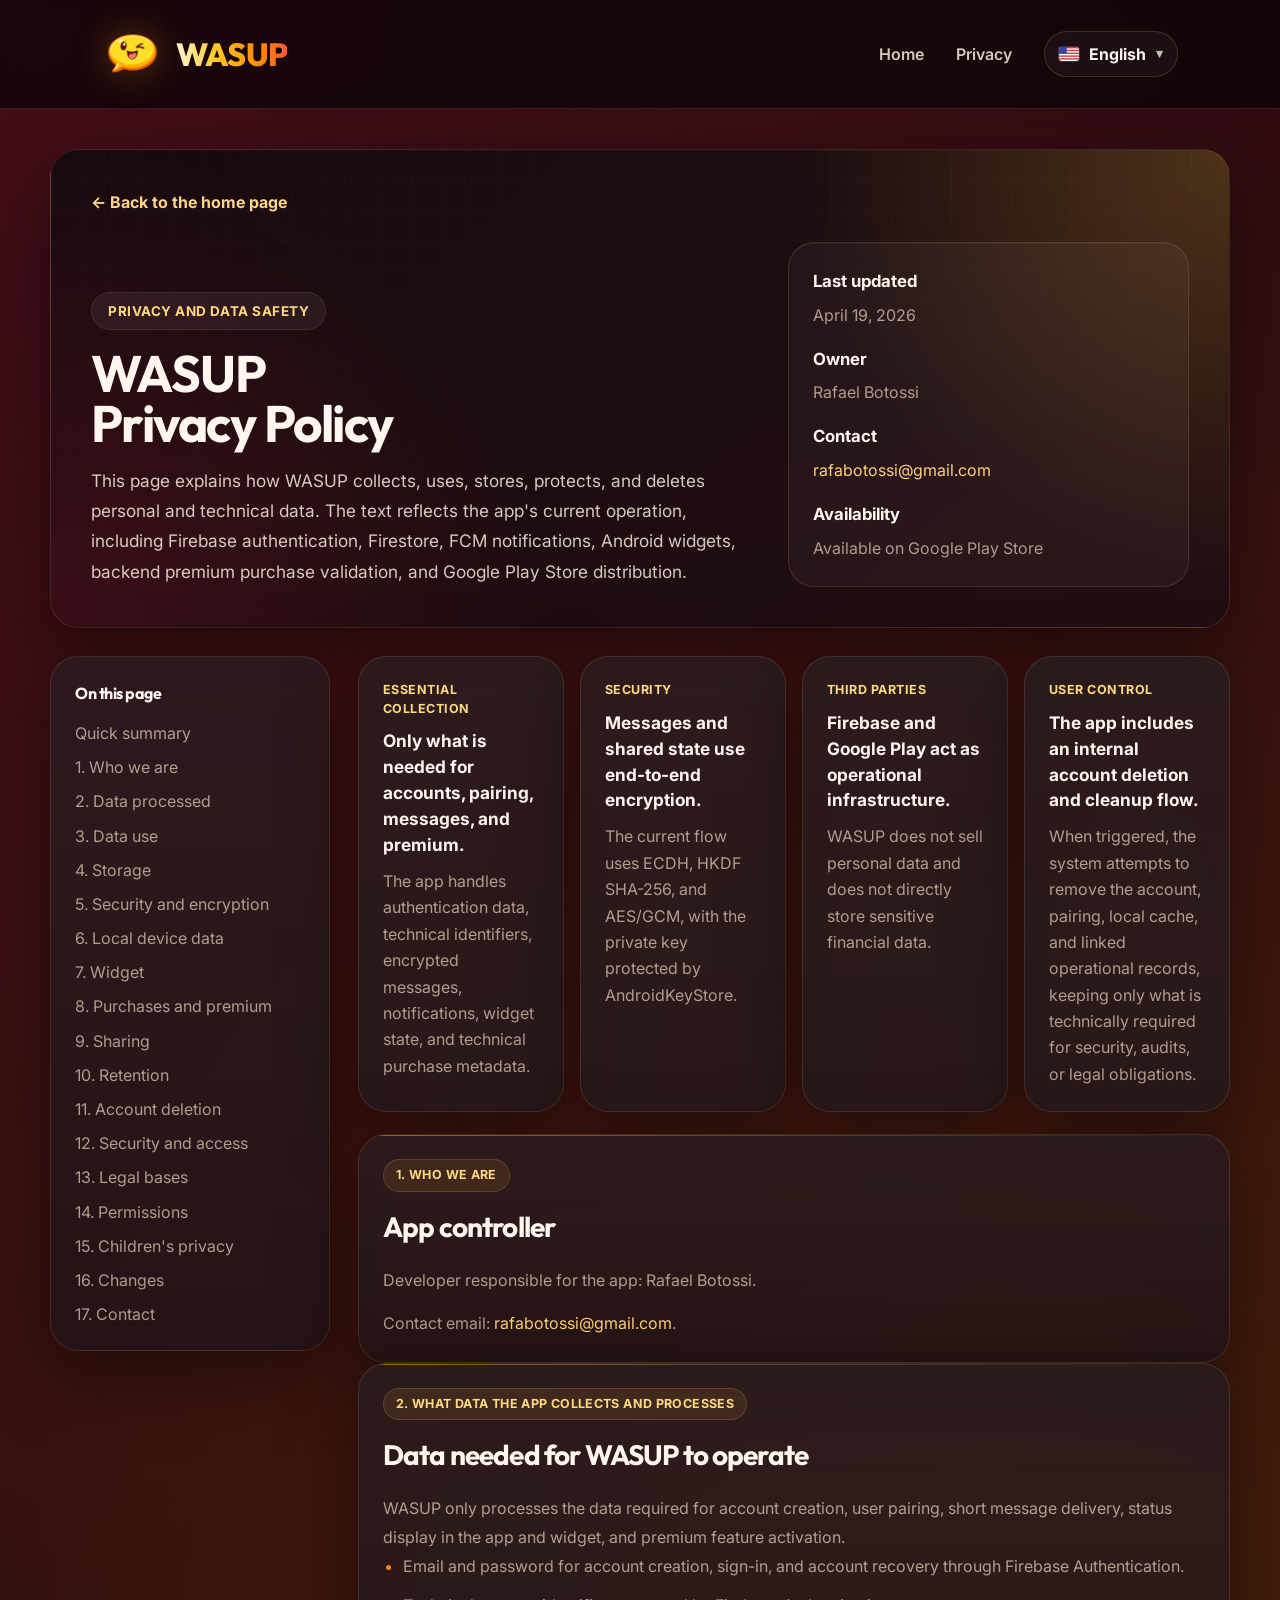
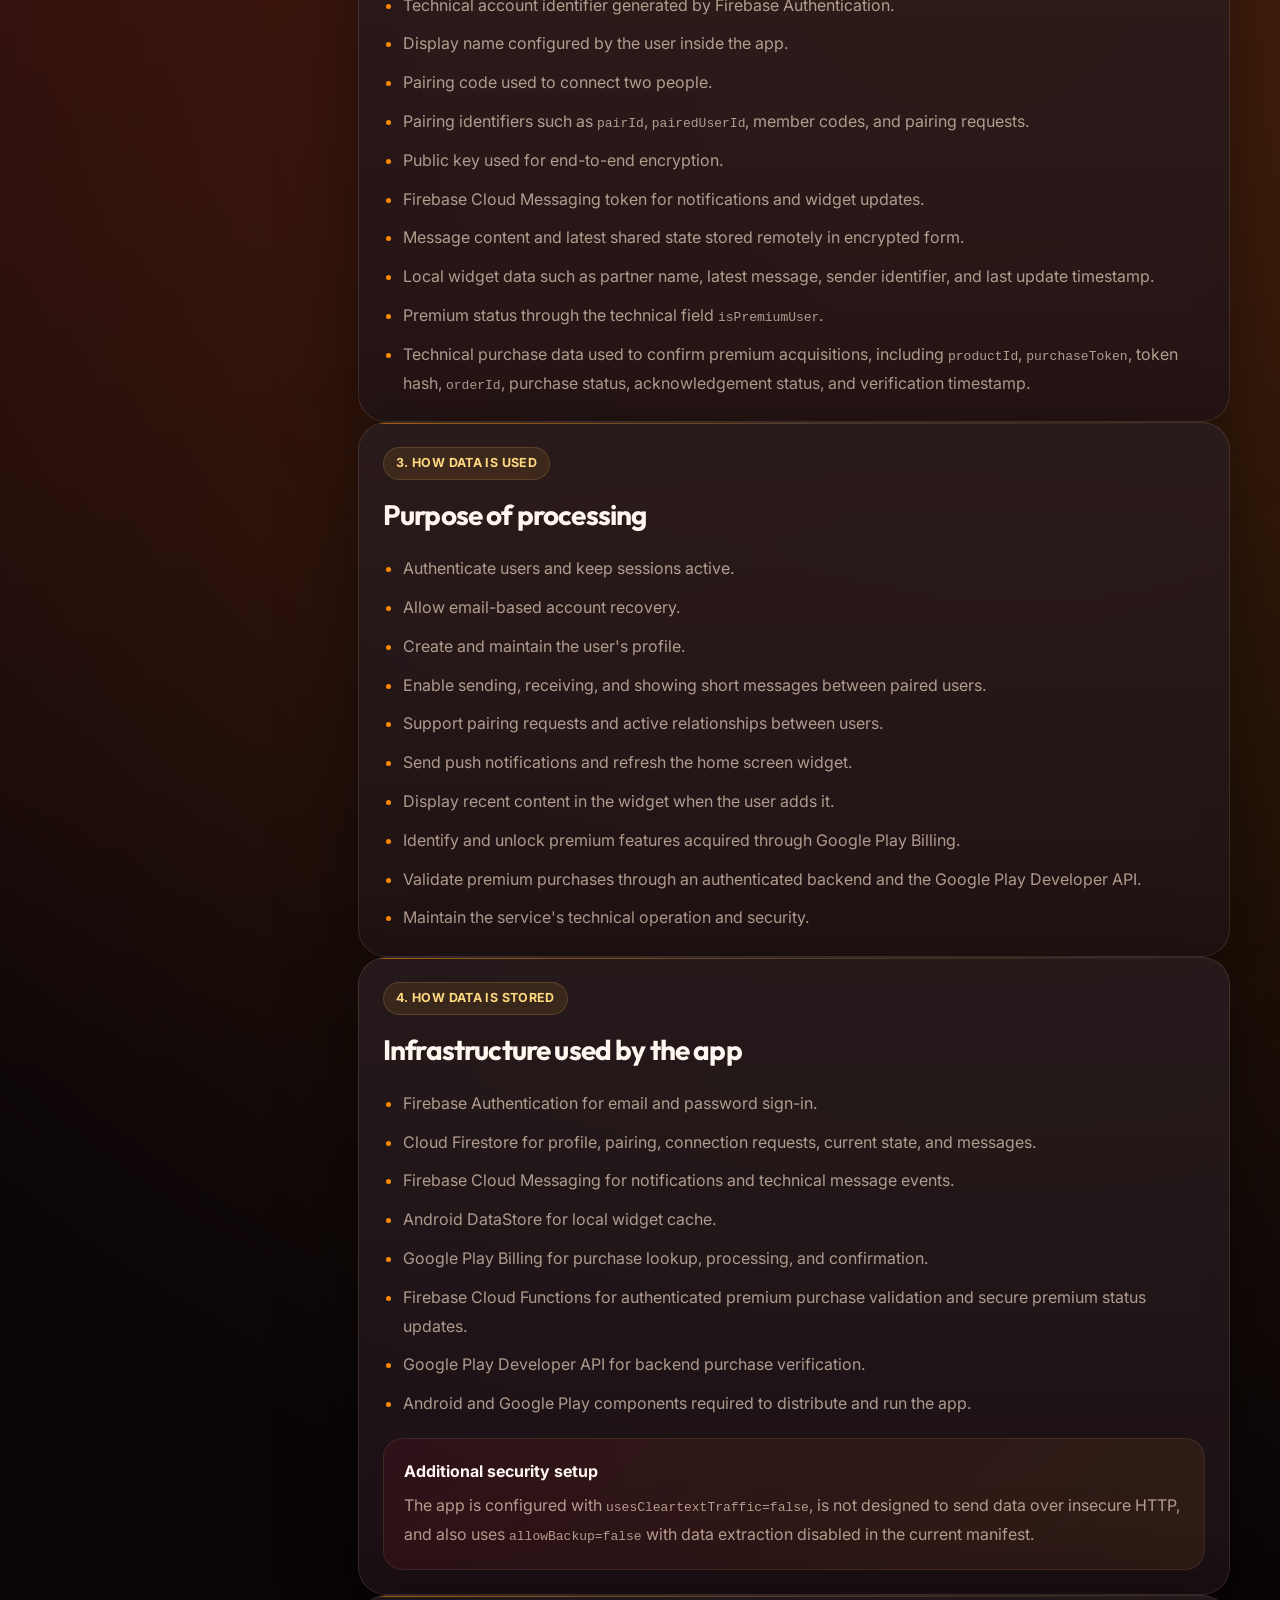
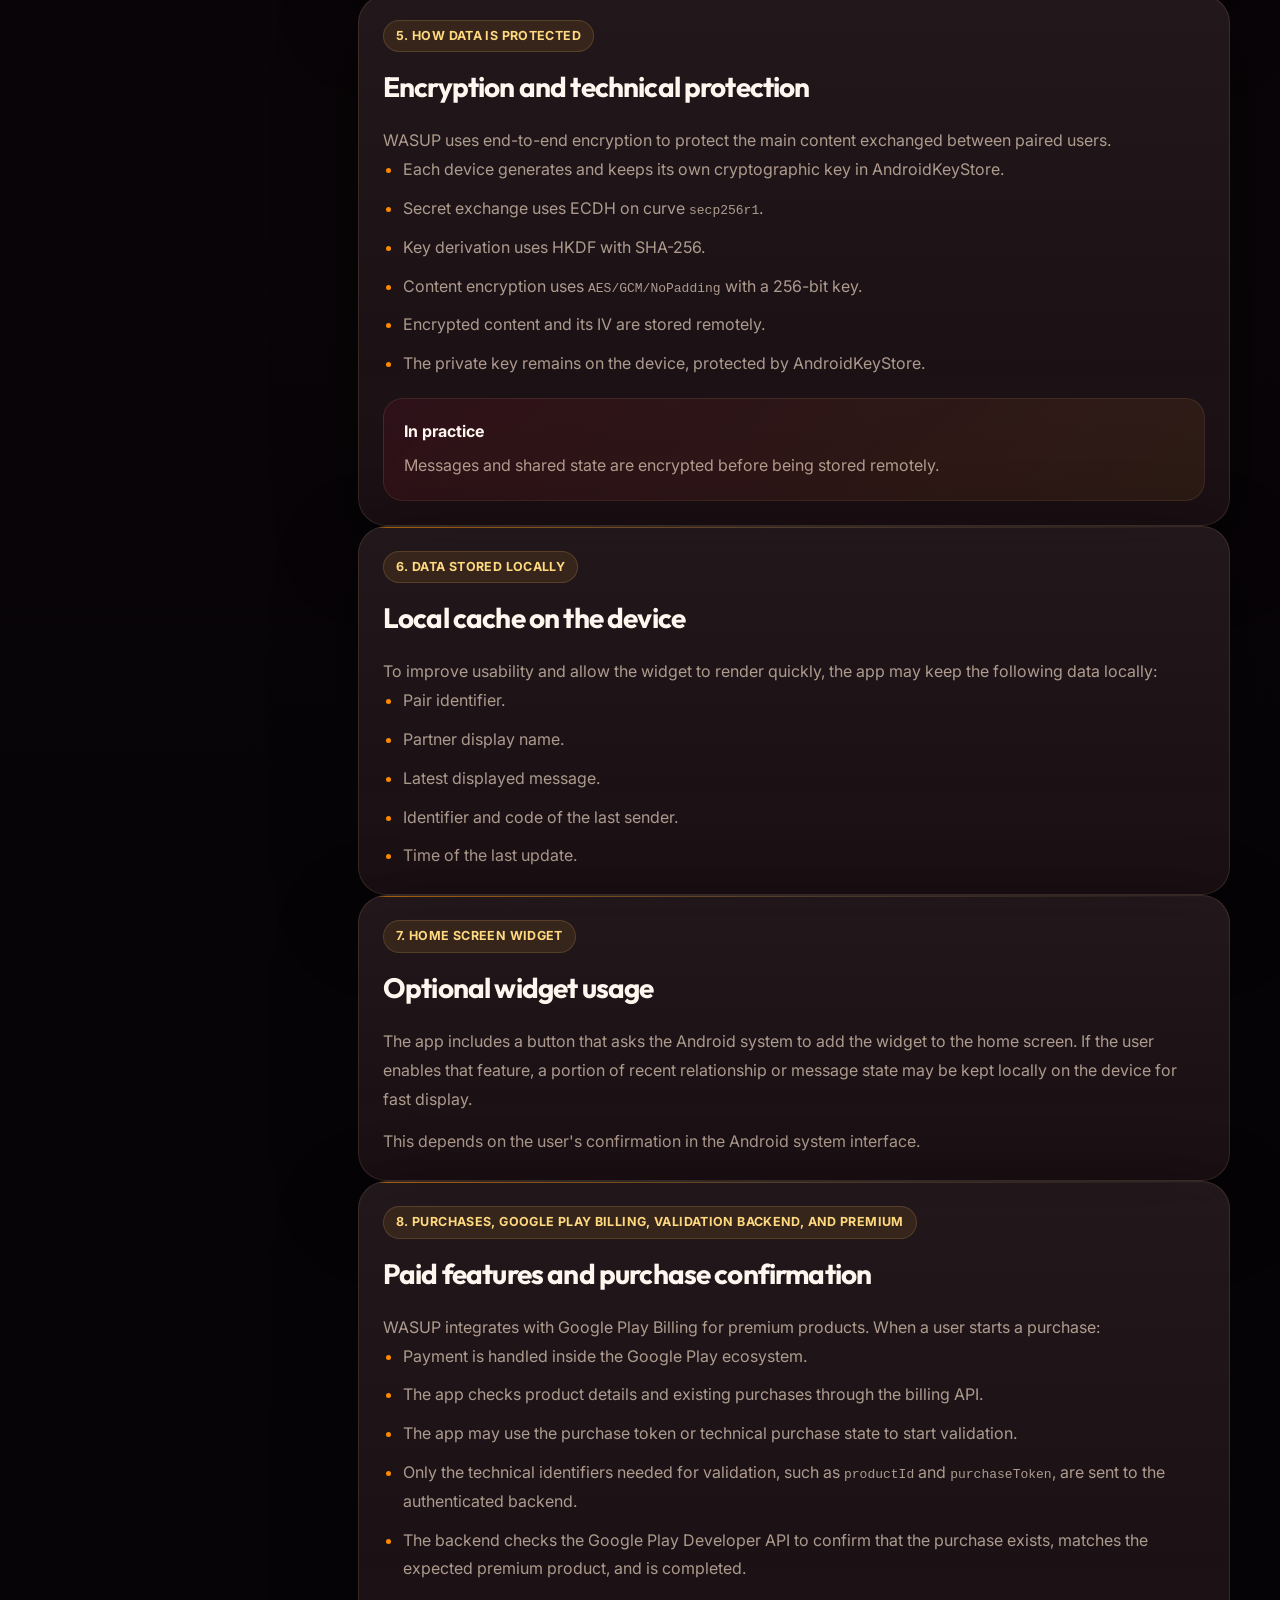
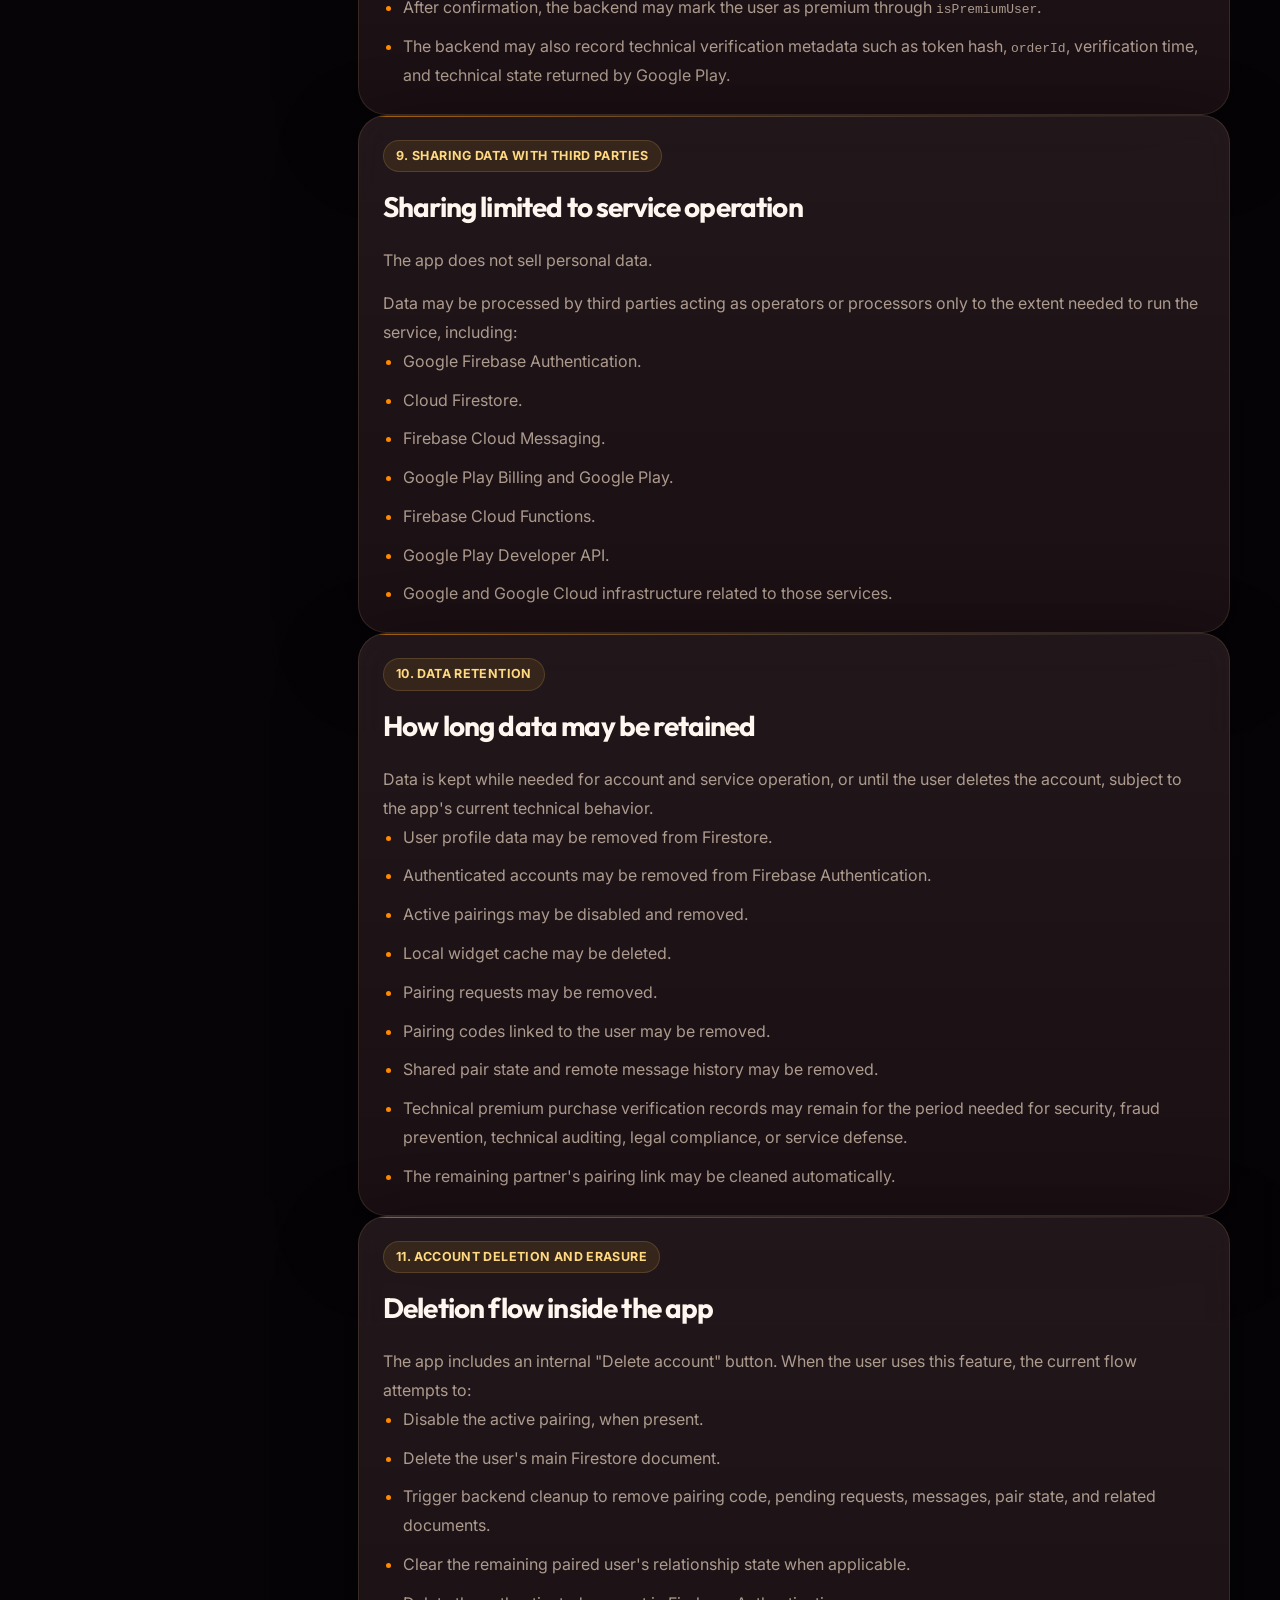
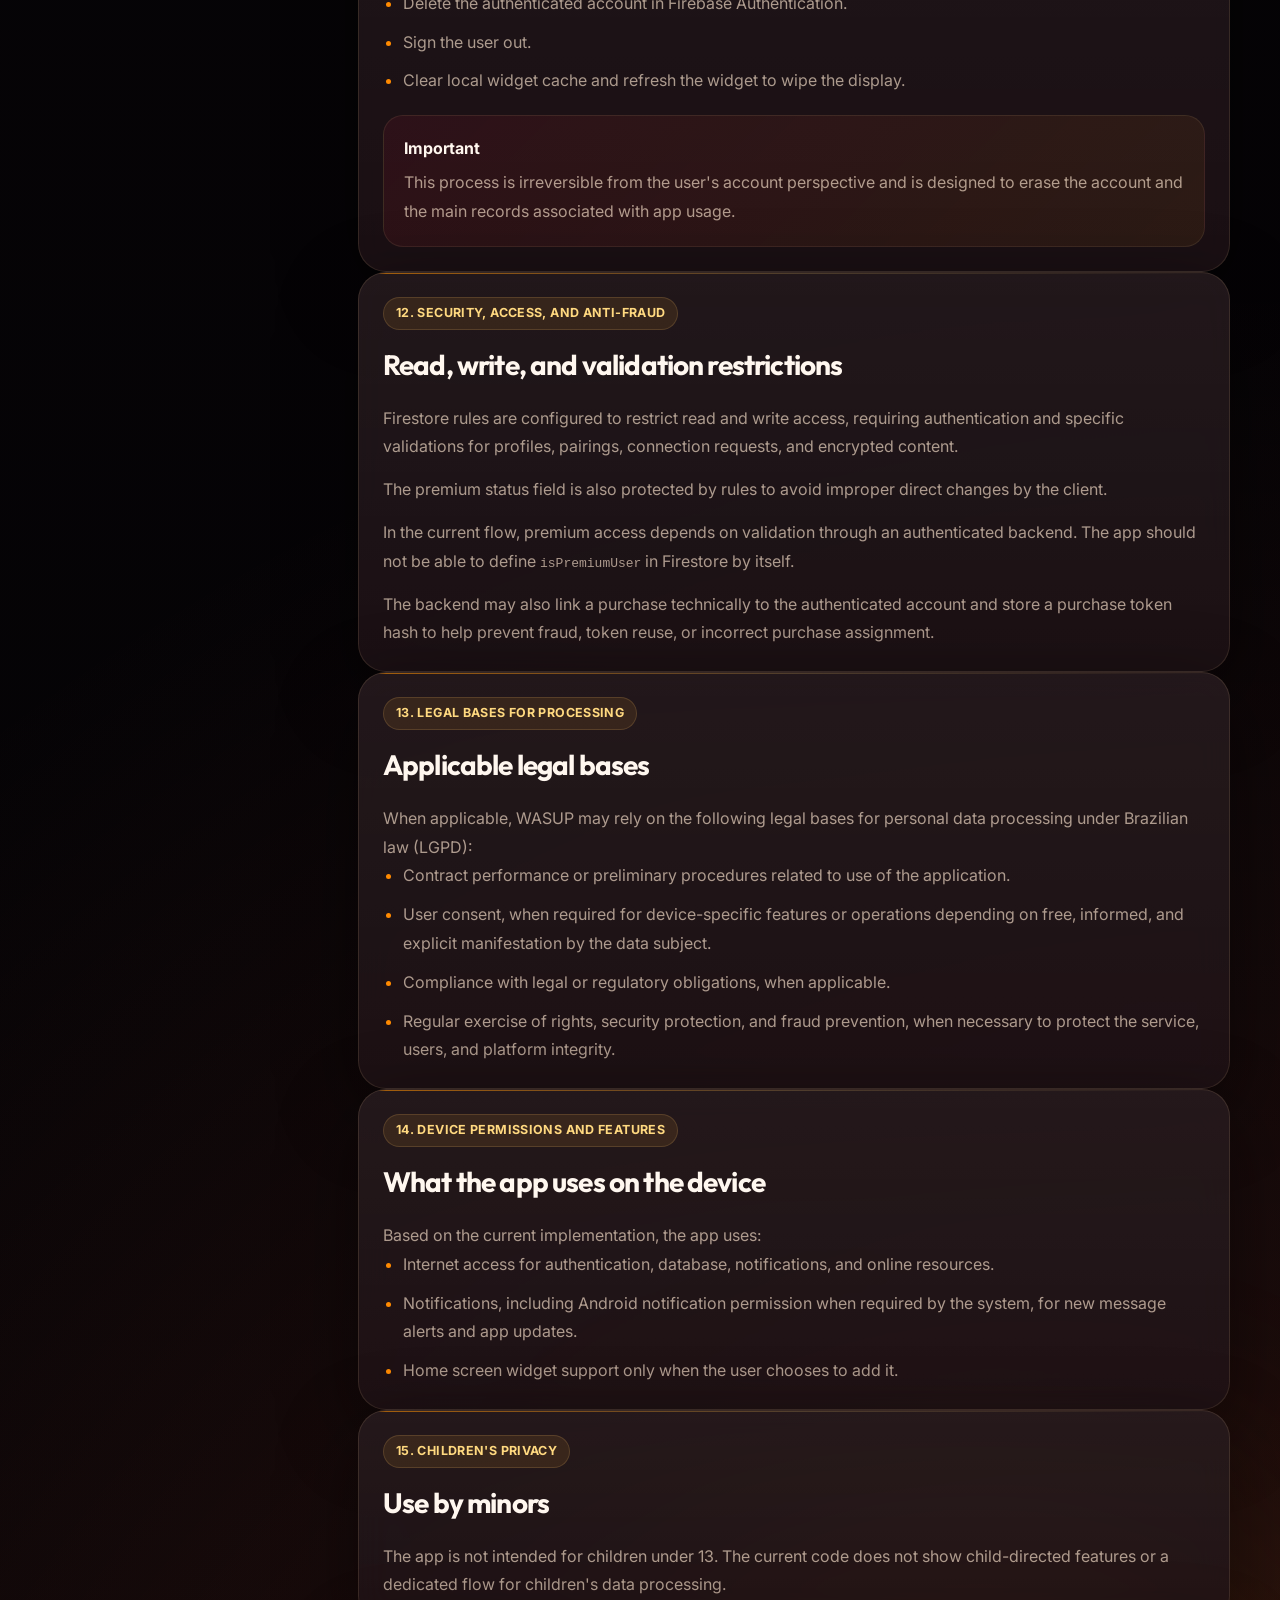
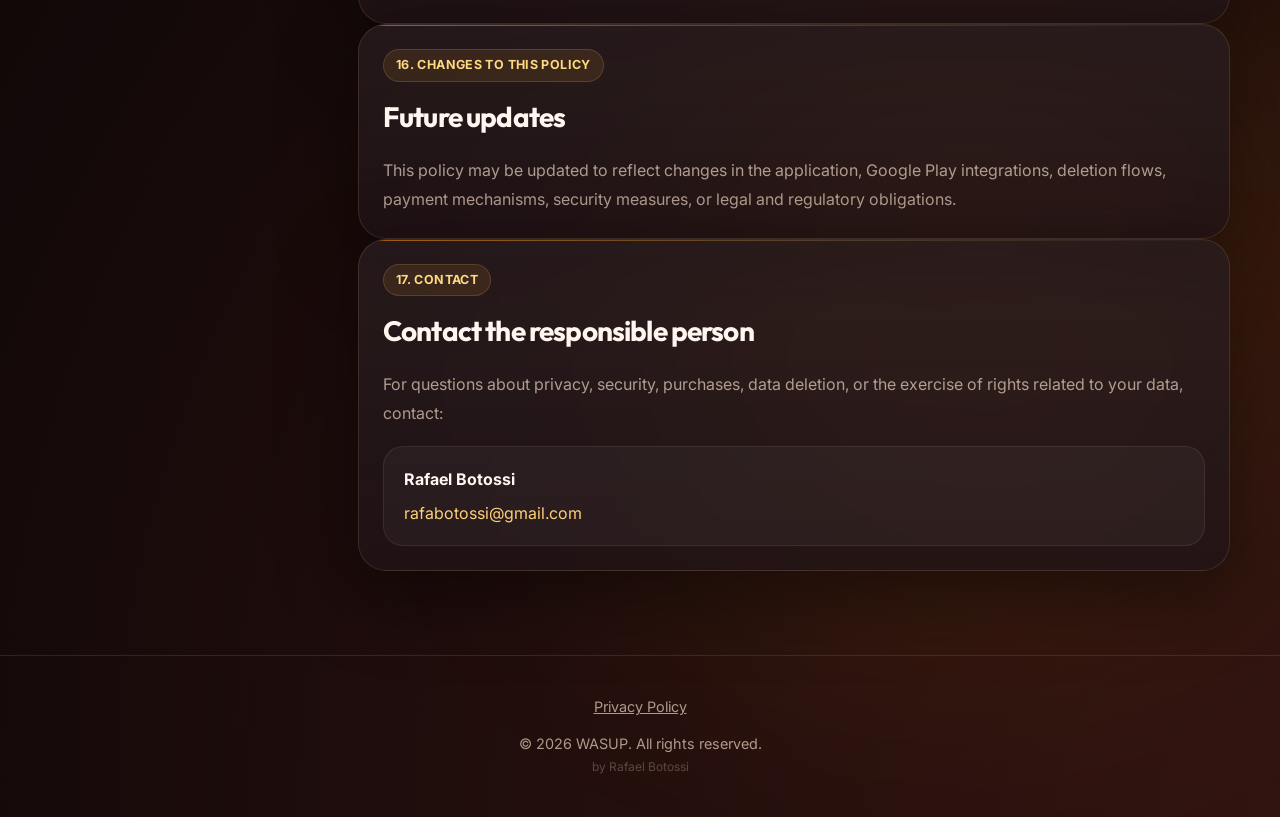
==== commit 7521dde2: "Add multilingual website support" ====
--- a/privacy.html
+++ b/privacy.html
@@ -3,8 +3,8 @@
 <head>
     <meta charset="UTF-8">
     <meta name="viewport" content="width=device-width, initial-scale=1.0">
-    <title>Pol&iacute;tica de Privacidade - WASUP</title>
-    <meta name="description" content="Pol&iacute;tica de Privacidade do WASUP com informa&ccedil;&otilde;es sobre coleta, uso, seguran&ccedil;a, reten&ccedil;&atilde;o e exclus&atilde;o de dados.">
+    <title>Política de Privacidade - WASUP</title>
+    <meta name="description" content="Política de Privacidade do WASUP com informações sobre coleta, uso, segurança, retenção e exclusão de dados.">
     <link rel="preconnect" href="https://fonts.googleapis.com">
     <link rel="preconnect" href="https://fonts.gstatic.com" crossorigin>
     <link href="https://fonts.googleapis.com/css2?family=Inter:wght@300;400;500;600;700;800&family=Outfit:wght@400;600;700;800&display=swap" rel="stylesheet">
@@ -335,327 +335,60 @@
         }
     </style>
 </head>
-<body>
+<body data-page="privacy">
     <div class="blob blob-1"></div>
     <div class="blob blob-2" style="bottom: 3%; right: 2%;"></div>
 
     <header class="header">
         <div class="logo">
-            <img src="artes2/wasup_logo.png" alt="Logo do WASUP" class="logo-mark">
+            <img src="artes/wasup_logo.png" alt="Logo do WASUP" class="logo-mark" id="common-logo-alt">
             <span class="logo-text">WASUP</span>
         </div>
         <nav class="nav">
-            <a href="index.html">In&iacute;cio</a>
-            <a href="privacy.html">Privacidade</a>
+            <a href="index.html" id="nav-home">Início</a>
+            <a href="privacy.html" id="nav-privacy">Privacidade</a>
+            <div class="language-switcher" data-language-switcher></div>
         </nav>
     </header>
 
     <main class="privacy-shell">
         <section class="privacy-hero glass-card">
-            <a href="index.html" class="hero-back">&larr; Voltar para a p&aacute;gina inicial</a>
+            <a href="index.html" class="hero-back" id="privacy-back">&larr; Voltar para a página inicial</a>
             <div class="hero-grid">
                 <div>
-                    <span class="eyebrow">Privacidade e Data Safety</span>
-                    <h1>Pol&iacute;tica de Privacidade do WASUP</h1>
-                    <p class="hero-intro">
-                        Esta p&aacute;gina descreve como o WASUP coleta, usa, armazena, protege e exclui dados pessoais e t&eacute;cnicos. O texto foi atualizado com base no funcionamento atual do aplicativo, incluindo autentica&ccedil;&atilde;o com Firebase, Firestore, notificações com FCM, widget Android, valida&ccedil;&atilde;o de compras premium em backend e distribui&ccedil;&atilde;o pela Google Play Store.
-                    </p>
+                    <span class="eyebrow" id="privacy-eyebrow">Privacidade e Data Safety</span>
+                    <h1 id="privacy-title">Política de Privacidade do WASUP</h1>
+                    <p class="hero-intro" id="privacy-intro">Esta página descreve como o WASUP coleta, usa, armazena, protege e exclui dados pessoais e técnicos.</p>
                 </div>
                 <aside class="hero-panel">
-                    <p><strong>&Uacute;ltima atualiza&ccedil;&atilde;o</strong>19/04/2026</p>
-                    <p><strong>Respons&aacute;vel</strong>Rafael Botossi</p>
-                    <p><strong>Contato</strong><a href="mailto:rafabotossi@gmail.com" style="color: #ffd07a; text-decoration: none;">rafabotossi@gmail.com</a></p>
-                    <p><strong>Disponibilidade</strong>Dispon&iacute;vel na Google Play Store</p>
+                    <p><strong id="privacy-updated-label">Última atualização</strong><span id="privacy-updated-value">19/04/2026</span></p>
+                    <p><strong id="privacy-owner-label">Responsável</strong><span id="privacy-owner-value">Rafael Botossi</span></p>
+                    <p><strong id="privacy-contact-label">Contato</strong><a href="mailto:rafabotossi@gmail.com" style="color: #ffd07a; text-decoration: none;">rafabotossi@gmail.com</a></p>
+                    <p><strong id="privacy-availability-label">Disponibilidade</strong><span id="privacy-availability-value">Disponível na Google Play Store</span></p>
                 </aside>
             </div>
         </section>
 
         <div class="privacy-layout">
             <aside class="privacy-sidebar glass-card">
-                <h2>Nesta p&aacute;gina</h2>
-                <ul>
-                    <li><a href="#resumo">Resumo r&aacute;pido</a></li>
-                    <li><a href="#quem-somos">1. Quem somos</a></li>
-                    <li><a href="#dados">2. Dados tratados</a></li>
-                    <li><a href="#uso">3. Uso dos dados</a></li>
-                    <li><a href="#armazenamento">4. Armazenamento</a></li>
-                    <li><a href="#seguranca">5. Seguran&ccedil;a e criptografia</a></li>
-                    <li><a href="#local">6. Dados locais no dispositivo</a></li>
-                    <li><a href="#widget">7. Widget</a></li>
-                    <li><a href="#compras">8. Compras e premium</a></li>
-                    <li><a href="#terceiros">9. Compartilhamento</a></li>
-                    <li><a href="#retencao">10. Reten&ccedil;&atilde;o</a></li>
-                    <li><a href="#exclusao">11. Exclus&atilde;o de conta</a></li>
-                    <li><a href="#acesso">12. Seguran&ccedil;a e acesso</a></li>
-                    <li><a href="#bases-legais">13. Bases legais</a></li>
-                    <li><a href="#permissoes">14. Permiss&otilde;es</a></li>
-                    <li><a href="#infantil">15. Privacidade infantil</a></li>
-                    <li><a href="#alteracoes">16. Altera&ccedil;&otilde;es</a></li>
-                    <li><a href="#contato">17. Contato</a></li>
-                </ul>
+                <h2 id="privacy-sidebar-title">Nesta página</h2>
+                <ul id="privacy-sidebar-list"></ul>
             </aside>
 
             <div class="privacy-content">
-                <section id="resumo" class="summary-grid">
-                    <article class="summary-card glass-card">
-                        <span>Coleta essencial</span>
-                        <strong>Apenas o necess&aacute;rio para conta, pareamento, mensagens e premium.</strong>
-                        <p>O app trata dados de autentica&ccedil;&atilde;o, identificadores t&eacute;cnicos, mensagens criptografadas, notifica&ccedil;&otilde;es, estado do widget e metadados t&eacute;cnicos de compra.</p>
-                    </article>
-                    <article class="summary-card glass-card">
-                        <span>Seguran&ccedil;a</span>
-                        <strong>Mensagens e estado compartilhado usam criptografia ponta a ponta.</strong>
-                        <p>O fluxo atual usa ECDH, HKDF SHA-256 e AES/GCM, com chave privada protegida no AndroidKeyStore.</p>
-                    </article>
-                    <article class="summary-card glass-card">
-                        <span>Terceiros</span>
-                        <strong>Firebase e Google Play atuam como infraestrutura operacional.</strong>
-                        <p>O WASUP n&atilde;o vende dados pessoais e n&atilde;o armazena diretamente dados financeiros sens&iacute;veis.</p>
-                    </article>
-                    <article class="summary-card glass-card">
-                        <span>Controle do usu&aacute;rio</span>
-                        <strong>O app possui fluxo interno para exclus&atilde;o de conta e limpeza associada.</strong>
-                        <p>Quando acionado, o sistema busca remover conta, pareamento, cache local e registros operacionais vinculados, preservando apenas o que for tecnicamente necess&aacute;rio para seguran&ccedil;a, auditoria ou obriga&ccedil;&otilde;es legais.</p>
-                    </article>
-                </section>
-
-                <section id="quem-somos" class="policy-card glass-card">
-                    <span class="section-meta">1. Quem somos</span>
-                    <h2>Respons&aacute;vel pelo app</h2>
-                    <p>Desenvolvedor respons&aacute;vel: Rafael Botossi.</p>
-                    <p>E-mail para contato: <a href="mailto:rafabotossi@gmail.com" style="color: #ffd07a; text-decoration: none;">rafabotossi@gmail.com</a>.</p>
-                </section>
-
-                <section id="dados" class="policy-card glass-card">
-                    <span class="section-meta">2. Quais dados o app coleta e trata</span>
-                    <h2>Dados necess&aacute;rios para o funcionamento do WASUP</h2>
-                    <p>O WASUP trata apenas os dados necess&aacute;rios para cria&ccedil;&atilde;o de conta, pareamento entre usu&aacute;rios, envio de mensagens curtas, exibi&ccedil;&atilde;o de estado no app e widget, e libera&ccedil;&atilde;o de recursos premium.</p>
-                    <ul>
-                        <li>E-mail e senha para cria&ccedil;&atilde;o da conta, login e recupera&ccedil;&atilde;o de acesso via Firebase Authentication.</li>
-                        <li>Identificador t&eacute;cnico da conta gerado pelo Firebase Authentication.</li>
-                        <li>Nome exibido configurado pelo pr&oacute;prio usu&aacute;rio dentro do app.</li>
-                        <li>C&oacute;digo de pareamento para conectar duas pessoas no app.</li>
-                        <li>Identificadores de pareamento, como <code>pairId</code>, <code>pairedUserId</code>, c&oacute;digos dos membros e solicita&ccedil;&otilde;es de pareamento.</li>
-                        <li>Chave p&uacute;blica de criptografia ponta a ponta.</li>
-                        <li>Token do Firebase Cloud Messaging para notifica&ccedil;&otilde;es e atualiza&ccedil;&atilde;o do widget.</li>
-                        <li>Conte&uacute;do de mensagens e &uacute;ltimo estado exibido entre o par, armazenados remotamente em formato criptografado.</li>
-                        <li>Dados locais do widget, como nome do par, &uacute;ltima mensagem, remetente e data da &uacute;ltima atualiza&ccedil;&atilde;o.</li>
-                        <li>Status premium por meio do indicador t&eacute;cnico <code>isPremiumUser</code>.</li>
-                        <li>Dados t&eacute;cnicos de compra consultados junto ao Google Play para confirmar aquisi&ccedil;&otilde;es premium, como <code>productId</code>, <code>purchaseToken</code>, hash t&eacute;cnico do token, <code>orderId</code>, estado da compra, estado de acknowledgement e carimbo de verifica&ccedil;&atilde;o.</li>
-                    </ul>
-                </section>
-
-                <section id="uso" class="policy-card glass-card">
-                    <span class="section-meta">3. Como os dados s&atilde;o usados</span>
-                    <h2>Finalidades do tratamento</h2>
-                    <ul>
-                        <li>Autenticar o usu&aacute;rio e manter a sess&atilde;o ativa.</li>
-                        <li>Permitir recupera&ccedil;&atilde;o de acesso por e-mail.</li>
-                        <li>Gerar e manter o perfil do usu&aacute;rio no app.</li>
-                        <li>Permitir envio, recebimento e exibi&ccedil;&atilde;o de mensagens curtas entre pessoas pareadas.</li>
-                        <li>Viabilizar pedidos de pareamento e manuten&ccedil;&atilde;o do v&iacute;nculo entre usu&aacute;rios.</li>
-                        <li>Enviar notifica&ccedil;&otilde;es push e atualizar o widget da tela principal.</li>
-                        <li>Mostrar conte&uacute;do recente no widget quando o usu&aacute;rio optar por adicion&aacute;-lo.</li>
-                        <li>Identificar e habilitar recursos premium adquiridos pelo Google Play Billing.</li>
-                        <li>Validar compras premium com apoio de backend autenticado e da Google Play Developer API.</li>
-                        <li>Manter a opera&ccedil;&atilde;o t&eacute;cnica e a seguran&ccedil;a do servi&ccedil;o.</li>
-                    </ul>
-                </section>
-
-                <section id="armazenamento" class="policy-card glass-card">
-                    <span class="section-meta">4. Como os dados s&atilde;o armazenados</span>
-                    <h2>Infraestrutura utilizada pelo app</h2>
-                    <ul>
-                        <li>Firebase Authentication para login por e-mail e senha.</li>
-                        <li>Cloud Firestore para perfil, pareamento, pedidos de conex&atilde;o, estado atual e mensagens.</li>
-                        <li>Firebase Cloud Messaging para notifica&ccedil;&otilde;es e entrega de eventos t&eacute;cnicos de mensagens.</li>
-                        <li>Android DataStore local para cache do widget.</li>
-                        <li>Google Play Billing para consulta, processamento e confirma&ccedil;&atilde;o de compras.</li>
-                        <li>Firebase Cloud Functions para valida&ccedil;&atilde;o autenticada de compras premium e atualiza&ccedil;&atilde;o segura do status premium no Firestore.</li>
-                        <li>Google Play Developer API para valida&ccedil;&atilde;o de compras premium pelo backend.</li>
-                        <li>Componentes do Android e do Google Play necess&aacute;rios para disponibiliza&ccedil;&atilde;o do produto na Google Play Store e para funcionamento do app.</li>
-                    </ul>
-                    <div class="highlight-box">
-                        <strong>Configura&ccedil;&atilde;o adicional de seguran&ccedil;a</strong>
-                        <p>O aplicativo foi configurado com <code>usesCleartextTraffic=false</code>, n&atilde;o foi projetado para trafegar dados em HTTP inseguro, e tamb&eacute;m possui <code>allowBackup=false</code> com extra&ccedil;&atilde;o de dados desabilitada no manifesto atual.</p>
-                    </div>
-                    <p>Para o fluxo de notifica&ccedil;&otilde;es, o app pode armazenar o token FCM no perfil do usu&aacute;rio e uma rotina de backend pode usar esse token para enviar um aviso de nova mensagem ao outro membro do par. O conte&uacute;do principal da mensagem permanece protegido pelo fluxo de criptografia ponta a ponta.</p>
-                </section>
-
-                <section id="seguranca" class="policy-card glass-card">
-                    <span class="section-meta">5. Como os dados s&atilde;o protegidos</span>
-                    <h2>Criptografia e prote&ccedil;&atilde;o t&eacute;cnica</h2>
-                    <p>O WASUP usa criptografia ponta a ponta para proteger o conte&uacute;do principal trocado entre usu&aacute;rios pareados.</p>
-                    <ul>
-                        <li>Cada dispositivo gera e mant&eacute;m sua pr&oacute;pria chave criptogr&aacute;fica no AndroidKeyStore.</li>
-                        <li>A troca de segredo usa ECDH na curva <code>secp256r1</code>.</li>
-                        <li>A deriva&ccedil;&atilde;o de chave usa HKDF com SHA-256.</li>
-                        <li>A cifragem do conte&uacute;do usa <code>AES/GCM/NoPadding</code> com chave de 256 bits.</li>
-                        <li>O app armazena remotamente o conte&uacute;do cifrado e o vetor IV correspondente.</li>
-                        <li>A chave privada permanece no dispositivo, protegida pelo AndroidKeyStore.</li>
-                    </ul>
-                    <div class="highlight-box">
-                        <strong>Em termos pr&aacute;ticos</strong>
-                        <p>As mensagens e o estado compartilhado s&atilde;o tratados em formato criptografado antes de serem salvos remotamente.</p>
-                    </div>
-                </section>
-
-                <section id="local" class="policy-card glass-card">
-                    <span class="section-meta">6. Dados armazenados localmente</span>
-                    <h2>Cache local no dispositivo</h2>
-                    <p>Para melhorar a experi&ecirc;ncia do usu&aacute;rio e permitir exibi&ccedil;&atilde;o r&aacute;pida do widget, o app pode manter localmente:</p>
-                    <ul>
-                        <li>Identificador do pareamento.</li>
-                        <li>Nome exibido do par.</li>
-                        <li>&Uacute;ltima mensagem exibida.</li>
-                        <li>Identificador e c&oacute;digo do &uacute;ltimo remetente.</li>
-                        <li>Hor&aacute;rio da &uacute;ltima atualiza&ccedil;&atilde;o.</li>
-                    </ul>
-                    <p>Quando o usu&aacute;rio encerra sess&atilde;o ou usa a op&ccedil;&atilde;o de excluir conta, o app limpa esse cache local do widget.</p>
-                </section>
-
-                <section id="widget" class="policy-card glass-card">
-                    <span class="section-meta">7. Widget na tela principal</span>
-                    <h2>Uso opcional do widget</h2>
-                    <p>O app possui um bot&atilde;o para solicitar ao sistema Android a adi&ccedil;&atilde;o do widget na tela principal. Se o usu&aacute;rio optar por esse recurso, parte do estado recente do relacionamento ou da mensagem pode ser mantida localmente no aparelho para exibi&ccedil;&atilde;o r&aacute;pida.</p>
-                    <p>Esse recurso depende de confirma&ccedil;&atilde;o do pr&oacute;prio usu&aacute;rio na interface do sistema Android.</p>
-                </section>
-
-                <section id="compras" class="policy-card glass-card">
-                    <span class="section-meta">8. Compras, Google Play Billing, backend de valida&ccedil;&atilde;o e premium</span>
-                    <h2>Recursos pagos e confirma&ccedil;&atilde;o de compra</h2>
-                    <p>O WASUP possui integra&ccedil;&atilde;o com Google Play Billing para produtos premium. Quando o usu&aacute;rio inicia uma compra:</p>
-                    <ul>
-                        <li>O fluxo de pagamento ocorre pelo ecossistema do Google Play.</li>
-                        <li>O app consulta detalhes do produto e compras existentes pela API de billing.</li>
-                        <li>O app pode receber e usar o token ou estado t&eacute;cnico da compra para iniciar a valida&ccedil;&atilde;o da aquisi&ccedil;&atilde;o.</li>
-                        <li>O app envia ao backend autenticado apenas os identificadores t&eacute;cnicos necess&aacute;rios para valida&ccedil;&atilde;o da compra, como <code>productId</code> e <code>purchaseToken</code>.</li>
-                        <li>O backend consulta a Google Play Developer API para verificar se a compra existe, se pertence ao produto premium esperado e se est&aacute; conclu&iacute;da.</li>
-                        <li>Uma vez confirmada a compra, o backend pode marcar o usu&aacute;rio como premium por meio do campo t&eacute;cnico <code>isPremiumUser</code>.</li>
-                        <li>O backend tamb&eacute;m pode registrar metadados t&eacute;cnicos da verifica&ccedil;&atilde;o da compra, incluindo hash do token, <code>orderId</code>, hor&aacute;rio da verifica&ccedil;&atilde;o e estado t&eacute;cnico retornado pela Google Play.</li>
-                    </ul>
-                    <p>Dados financeiros sens&iacute;veis, como n&uacute;mero de cart&atilde;o e forma completa de pagamento, n&atilde;o s&atilde;o armazenados diretamente pelo app.</p>
-                    <p>Essas informa&ccedil;&otilde;es s&atilde;o tratadas pelo Google Play conforme as pol&iacute;ticas do pr&oacute;prio Google.</p>
-                    <p>O projeto tamb&eacute;m possui infraestrutura de backend em Firebase e Google Cloud para valida&ccedil;&atilde;o autenticada de compras e atualiza&ccedil;&atilde;o do status premium quando aplic&aacute;vel.</p>
-                </section>
-
-                <section id="terceiros" class="policy-card glass-card">
-                    <span class="section-meta">9. Compartilhamento de dados com terceiros</span>
-                    <h2>Compartilhamento limitado &agrave; opera&ccedil;&atilde;o do servi&ccedil;o</h2>
-                    <p>O app n&atilde;o vende dados pessoais.</p>
-                    <p>Os dados podem ser tratados por terceiros que atuam como operadores ou processadores, estritamente na medida necess&aacute;ria para viabilizar a opera&ccedil;&atilde;o t&eacute;cnica do servi&ccedil;o, incluindo:</p>
-                    <ul>
-                        <li>Google Firebase Authentication.</li>
-                        <li>Cloud Firestore.</li>
-                        <li>Firebase Cloud Messaging.</li>
-                        <li>Google Play Billing e Google Play.</li>
-                        <li>Firebase Cloud Functions.</li>
-                        <li>Google Play Developer API.</li>
-                        <li>Infraestrutura Google e Google Cloud relacionada ao funcionamento desses servi&ccedil;os.</li>
-                    </ul>
-                    <p>Esse compartilhamento ocorre apenas para finalidades operacionais, de autentica&ccedil;&atilde;o, banco de dados, notifica&ccedil;&otilde;es, compra in-app, processamento t&eacute;cnico e funcionamento do aplicativo.</p>
-                </section>
-
-                <section id="retencao" class="policy-card glass-card">
-                    <span class="section-meta">10. Reten&ccedil;&atilde;o dos dados</span>
-                    <h2>Por quanto tempo os dados podem permanecer</h2>
-                    <p>Os dados s&atilde;o mantidos enquanto forem necess&aacute;rios para opera&ccedil;&atilde;o da conta e do servi&ccedil;o, ou at&eacute; a exclus&atilde;o da conta pelo usu&aacute;rio, observado o comportamento t&eacute;cnico atual do app.</p>
-                    <ul>
-                        <li>O perfil do usu&aacute;rio pode ser removido do Firestore.</li>
-                        <li>A conta autenticada pode ser removida do Firebase Authentication.</li>
-                        <li>O pareamento ativo pode ser desativado e removido.</li>
-                        <li>O cache local do widget pode ser apagado.</li>
-                        <li>Pedidos de pareamento podem ser removidos.</li>
-                        <li>C&oacute;digos de pareamento vinculados ao usu&aacute;rio podem ser removidos.</li>
-                        <li>O estado compartilhado do par e o hist&oacute;rico remoto de mensagens podem ser removidos.</li>
-                        <li>Os registros t&eacute;cnicos de valida&ccedil;&atilde;o de compra premium vinculados &agrave; conta podem permanecer pelo per&iacute;odo necess&aacute;rio para seguran&ccedil;a, preven&ccedil;&atilde;o a fraude, auditoria t&eacute;cnica, cumprimento de obriga&ccedil;&otilde;es legais ou defesa do servi&ccedil;o.</li>
-                        <li>O v&iacute;nculo de pareamento do outro membro remanescente pode ser limpo automaticamente.</li>
-                    </ul>
-                    <p>Quando a exclus&atilde;o do documento principal do usu&aacute;rio ocorre, uma rotina de backend executa a limpeza complementar dos registros relacionados no Firestore para reduzir a perman&ecirc;ncia de dados residuais operacionais.</p>
-                </section>
-
-                <section id="exclusao" class="policy-card glass-card">
-                    <span class="section-meta">11. Exclus&atilde;o de conta e apagamento</span>
-                    <h2>Fluxo de exclus&atilde;o dentro do app</h2>
-                    <p>O app possui um bot&atilde;o interno de "Excluir conta". Quando o usu&aacute;rio usa esse recurso, o fluxo atual busca:</p>
-                    <ul>
-                        <li>Desativar o pareamento ativo, quando existir.</li>
-                        <li>Excluir o documento principal do usu&aacute;rio no Firestore.</li>
-                        <li>Acionar limpeza complementar no backend para remover c&oacute;digo de pareamento, pedidos pendentes, mensagens, estado do par e documentos associados.</li>
-                        <li>Limpar o v&iacute;nculo de pareamento do outro usu&aacute;rio remanescente, quando aplic&aacute;vel.</li>
-                        <li>Excluir a conta autenticada no Firebase Authentication.</li>
-                        <li>Encerrar a sess&atilde;o.</li>
-                        <li>Apagar o cache local do widget e atualizar o widget para limpar a exibi&ccedil;&atilde;o.</li>
-                    </ul>
-                    <div class="highlight-box">
-                        <strong>Importante</strong>
-                        <p>Esse processo &eacute; irrevers&iacute;vel do ponto de vista da conta do usu&aacute;rio e foi projetado para apagar a conta e os principais registros associados ao uso do app.</p>
-                    </div>
-                </section>
-
-                <section id="acesso" class="policy-card glass-card">
-                    <span class="section-meta">12. Seguran&ccedil;a, acesso e anti-fraude</span>
-                    <h2>Restri&ccedil;&otilde;es de leitura, escrita e valida&ccedil;&atilde;o</h2>
-                    <p>As regras do Firestore foram configuradas para restringir leitura e escrita, exigindo autentica&ccedil;&atilde;o e valida&ccedil;&otilde;es espec&iacute;ficas para perfis, pareamentos, pedidos de conex&atilde;o e conte&uacute;do criptografado.</p>
-                    <p>O campo de status premium tamb&eacute;m possui prote&ccedil;&atilde;o por regras para evitar altera&ccedil;&atilde;o direta indevida pelo cliente.</p>
-                    <p>No fluxo atual, a libera&ccedil;&atilde;o do premium depende de valida&ccedil;&atilde;o no backend autenticado. O app n&atilde;o deve conseguir definir diretamente <code>isPremiumUser</code> no Firestore por conta pr&oacute;pria.</p>
-                    <p>O backend tamb&eacute;m pode usar t&eacute;cnicas de vincula&ccedil;&atilde;o t&eacute;cnica da compra &agrave; conta autenticada e registrar hash do token de compra para ajudar na preven&ccedil;&atilde;o de fraude, reuso indevido ou associa&ccedil;&atilde;o incorreta da compra a outra conta.</p>
-                </section>
-
-                <section id="bases-legais" class="policy-card glass-card">
-                    <span class="section-meta">13. Bases legais para tratamento</span>
-                    <h2>LGPD e fundamentos aplic&aacute;veis</h2>
-                    <p>Quando aplic&aacute;vel, o tratamento de dados pessoais no WASUP pode se fundamentar nas seguintes bases legais da LGPD:</p>
-                    <ul>
-                        <li>Execu&ccedil;&atilde;o de contrato ou de procedimentos preliminares relacionados ao uso do aplicativo.</li>
-                        <li>Consentimento do usu&aacute;rio, quando necess&aacute;rio para recursos espec&iacute;ficos do dispositivo ou opera&ccedil;&otilde;es que dependam de manifesta&ccedil;&atilde;o livre, informada e inequ&iacute;voca do titular.</li>
-                        <li>Cumprimento de obriga&ccedil;&otilde;es legais ou regulat&oacute;rias, quando aplic&aacute;vel.</li>
-                        <li>Exerc&iacute;cio regular de direitos, prote&ccedil;&atilde;o da seguran&ccedil;a e preven&ccedil;&atilde;o a fraudes, quando necess&aacute;rio para proteger o servi&ccedil;o, os usu&aacute;rios e a integridade da plataforma.</li>
-                    </ul>
-                </section>
-
-                <section id="permissoes" class="policy-card glass-card">
-                    <span class="section-meta">14. Permiss&otilde;es e recursos do dispositivo</span>
-                    <h2>O que o app usa no aparelho</h2>
-                    <p>Pelo funcionamento atual, o app usa:</p>
-                    <ul>
-                        <li>Internet, para autentica&ccedil;&atilde;o, banco de dados, notifica&ccedil;&otilde;es e recursos online.</li>
-                        <li>Notifica&ccedil;&otilde;es, incluindo a permiss&atilde;o de notifica&ccedil;&atilde;o do Android quando exigida pelo sistema, para avisos de novas mensagens e atualiza&ccedil;&otilde;es do app.</li>
-                        <li>Widget de tela principal, somente quando o usu&aacute;rio opta por adicion&aacute;-lo.</li>
-                    </ul>
-                    <p>O c&oacute;digo atual analisado n&atilde;o indica coleta de localiza&ccedil;&atilde;o, contatos, fotos, &aacute;udio, arquivos pessoais, microfone, c&acirc;mera, an&uacute;ncios personalizados ou SDK pr&oacute;prio de analytics.</p>
-                </section>
-
-                <section id="infantil" class="policy-card glass-card">
-                    <span class="section-meta">15. Privacidade infantil</span>
-                    <h2>Uso por menores</h2>
-                    <p>O app n&atilde;o &eacute; destinado a menores de 13 anos. O c&oacute;digo atual n&atilde;o apresenta recursos voltados especificamente para crian&ccedil;as nem fluxo dedicado para tratamento de dados infantis.</p>
-                </section>
-
-                <section id="alteracoes" class="policy-card glass-card">
-                    <span class="section-meta">16. Altera&ccedil;&otilde;es desta pol&iacute;tica</span>
-                    <h2>Atualiza&ccedil;&otilde;es futuras</h2>
-                    <p>Esta pol&iacute;tica pode ser atualizada para refletir mudan&ccedil;as no aplicativo, em integra&ccedil;&otilde;es com o Google Play, em fluxos de exclus&atilde;o, em mecanismos de pagamento, em seguran&ccedil;a ou em obriga&ccedil;&otilde;es legais e regulat&oacute;rias.</p>
-                </section>
-
-                <section id="contato" class="policy-card glass-card">
-                    <span class="section-meta">17. Contato</span>
-                    <h2>Fale com o respons&aacute;vel</h2>
-                    <p>Para d&uacute;vidas sobre privacidade, seguran&ccedil;a, compras, exclus&atilde;o de dados ou exerc&iacute;cio de direitos relacionados aos seus dados, entre em contato:</p>
-                    <div class="contact-box">
-                        <strong>Rafael Botossi</strong>
-                        <a href="mailto:rafabotossi@gmail.com">rafabotossi@gmail.com</a>
-                    </div>
-                </section>
+                <section id="resumo" class="summary-grid"></section>
+                <div id="privacy-sections"></div>
             </div>
         </div>
     </main>
 
     <footer class="footer">
         <p style="margin-bottom: 16px;">
-            <a href="privacy.html" style="color: var(--text-muted); text-decoration: underline;">Pol&iacute;tica de Privacidade</a>
+            <a href="privacy.html" style="color: var(--text-muted); text-decoration: underline;" id="footer-privacy">Política de Privacidade</a>
         </p>
-        <p>&copy; 2026 WASUP. Todos os direitos reservados. <br><span style="font-size: 0.75rem; opacity: 0.4;">by Rafael Botossi</span></p>
+        <p id="footer-rights">&copy; 2026 WASUP. Todos os direitos reservados. <br><span style="font-size: 0.75rem; opacity: 0.4;">by Rafael Botossi</span></p>
     </footer>
+
+    <script src="i18n.js"></script>
 </body>
 </html>
--- a/styles.css
+++ b/styles.css
@@ -148,6 +148,8 @@
     display: flex;
     gap: 32px;
     align-items: center;
+    flex-wrap: wrap;
+    justify-content: flex-end;
 }
 
 .nav a {
@@ -176,6 +178,12 @@
 .btn-primary-sm {
     padding: 10px 24px;
     font-size: 0.95rem;
+}
+
+.nav-store-pill {
+    cursor: default;
+    pointer-events: none;
+    opacity: 0.9;
 }
 
 .btn-primary {
@@ -594,6 +602,100 @@
     font-size: 0.9rem;
 }
 
+.language-switcher {
+    position: relative;
+}
+
+.language-switcher-button {
+    display: inline-flex;
+    align-items: center;
+    gap: 10px;
+    padding: 10px 14px;
+    border-radius: 999px;
+    border: 1px solid rgba(255, 214, 165, 0.16);
+    background: rgba(255, 255, 255, 0.04);
+    color: var(--text-main);
+    font: inherit;
+    font-weight: 700;
+    cursor: pointer;
+    transition: transform 0.2s ease, border-color 0.2s ease, background 0.2s ease;
+}
+
+.language-switcher-button:hover,
+.language-switcher-button[aria-expanded="true"] {
+    transform: translateY(-1px);
+    border-color: rgba(255, 181, 76, 0.35);
+    background: rgba(255, 255, 255, 0.06);
+}
+
+.language-switcher-button .caret {
+    font-size: 0.82rem;
+    opacity: 0.75;
+}
+
+.flag-image {
+    width: 20px;
+    height: 14px;
+    border-radius: 3px;
+    object-fit: cover;
+    box-shadow: 0 0 0 1px rgba(255, 255, 255, 0.14);
+    flex: 0 0 auto;
+}
+
+.language-switcher-menu {
+    position: absolute;
+    top: calc(100% + 10px);
+    right: 0;
+    min-width: 220px;
+    padding: 10px;
+    border-radius: 22px;
+    background:
+        linear-gradient(180deg, rgba(255, 255, 255, 0.05), rgba(255, 255, 255, 0.02)),
+        rgba(18, 10, 14, 0.96);
+    border: 1px solid rgba(255, 214, 165, 0.12);
+    box-shadow: 0 24px 60px rgba(0, 0, 0, 0.45);
+    display: none;
+    z-index: 120;
+}
+
+.language-switcher-menu.open {
+    display: grid;
+    gap: 6px;
+}
+
+.language-option {
+    display: grid;
+    grid-template-columns: auto 1fr auto;
+    align-items: center;
+    gap: 10px;
+    width: 100%;
+    padding: 10px 12px;
+    border: 0;
+    border-radius: 16px;
+    background: transparent;
+    color: var(--text-soft);
+    text-align: left;
+    cursor: pointer;
+    font: inherit;
+}
+
+.language-option:hover,
+.language-option.active {
+    background: rgba(255, 255, 255, 0.06);
+    color: var(--text-main);
+}
+
+.language-option .language-name {
+    font-weight: 700;
+}
+
+.language-option .language-code {
+    color: var(--text-muted);
+    font-size: 0.78rem;
+    text-transform: uppercase;
+    letter-spacing: 0.06em;
+}
+
 @media (max-width: 900px) {
     .header {
         flex-direction: column;
@@ -670,4 +772,19 @@
         width: min(100%, 340px);
         height: 640px;
     }
-}
+
+    .language-switcher {
+        width: 100%;
+    }
+
+    .language-switcher-button {
+        width: 100%;
+        justify-content: center;
+    }
+
+    .language-switcher-menu {
+        left: 0;
+        right: 0;
+        min-width: 0;
+    }
+}
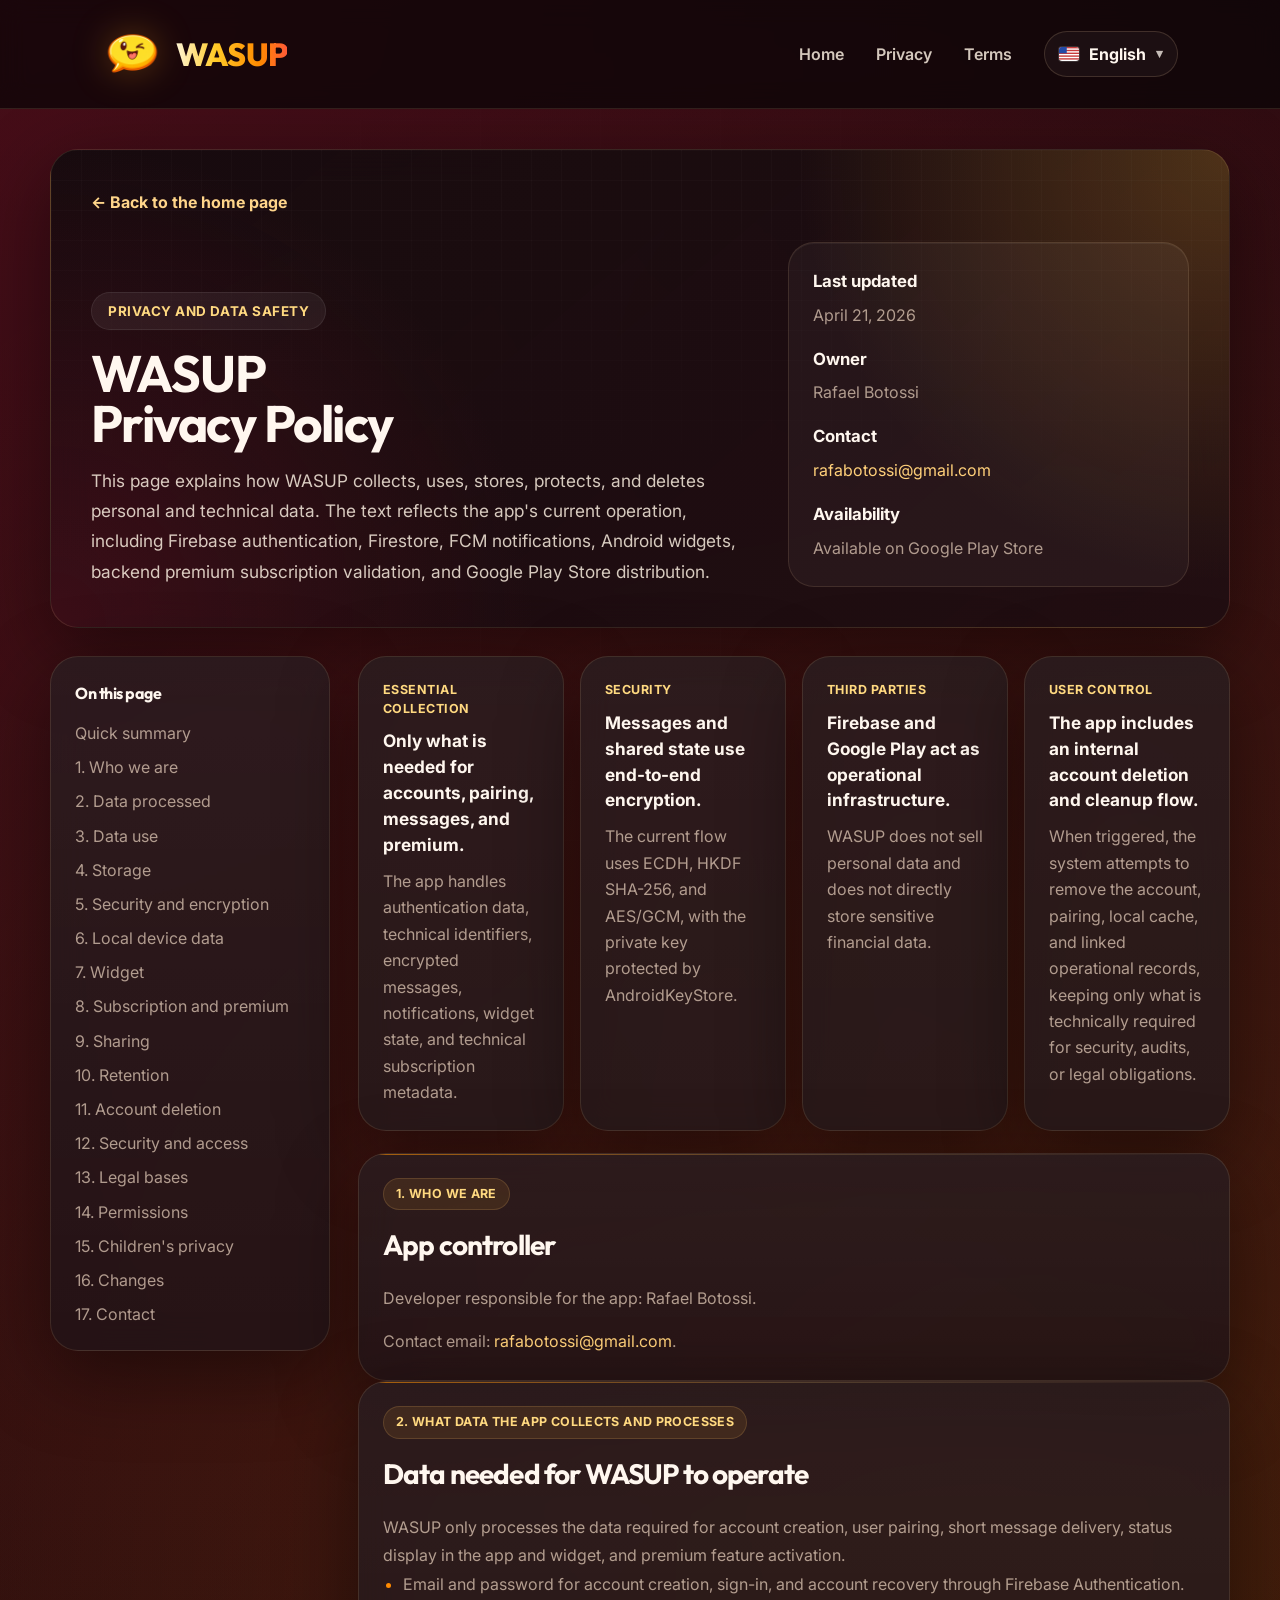
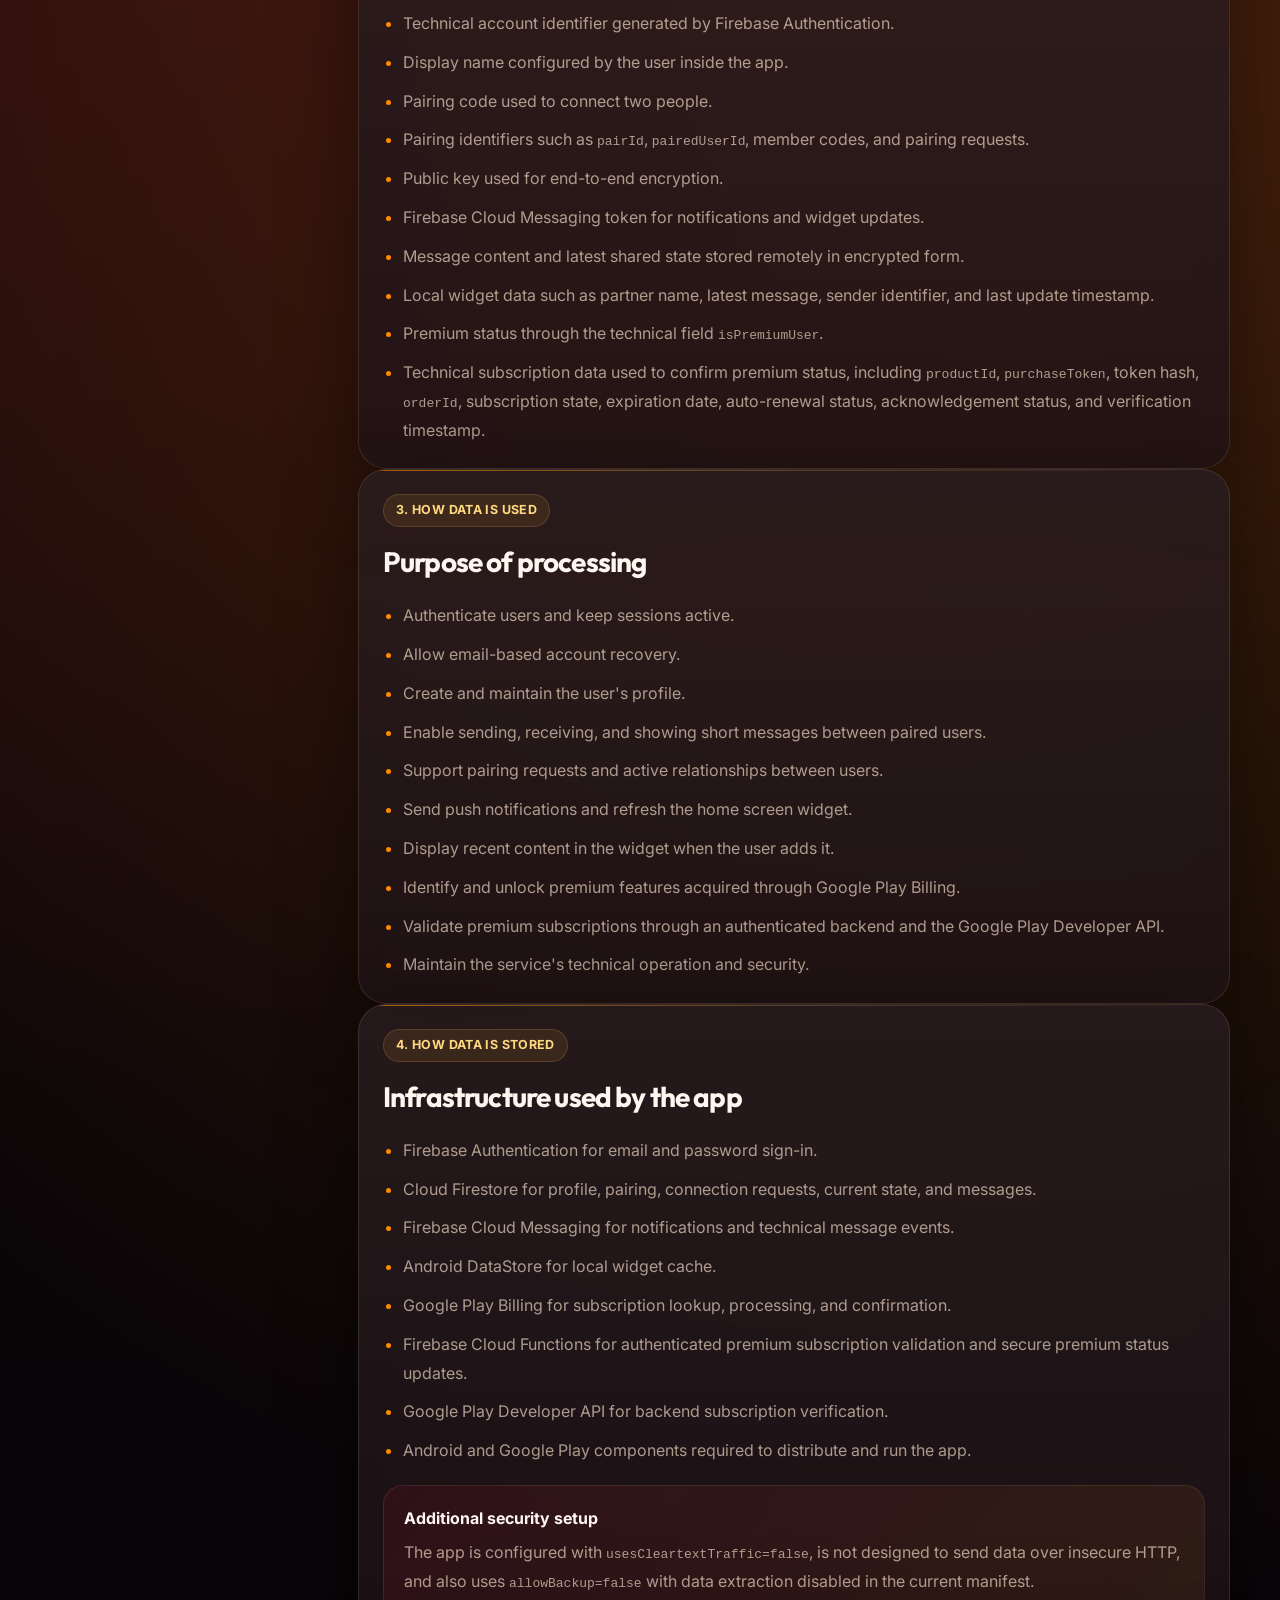
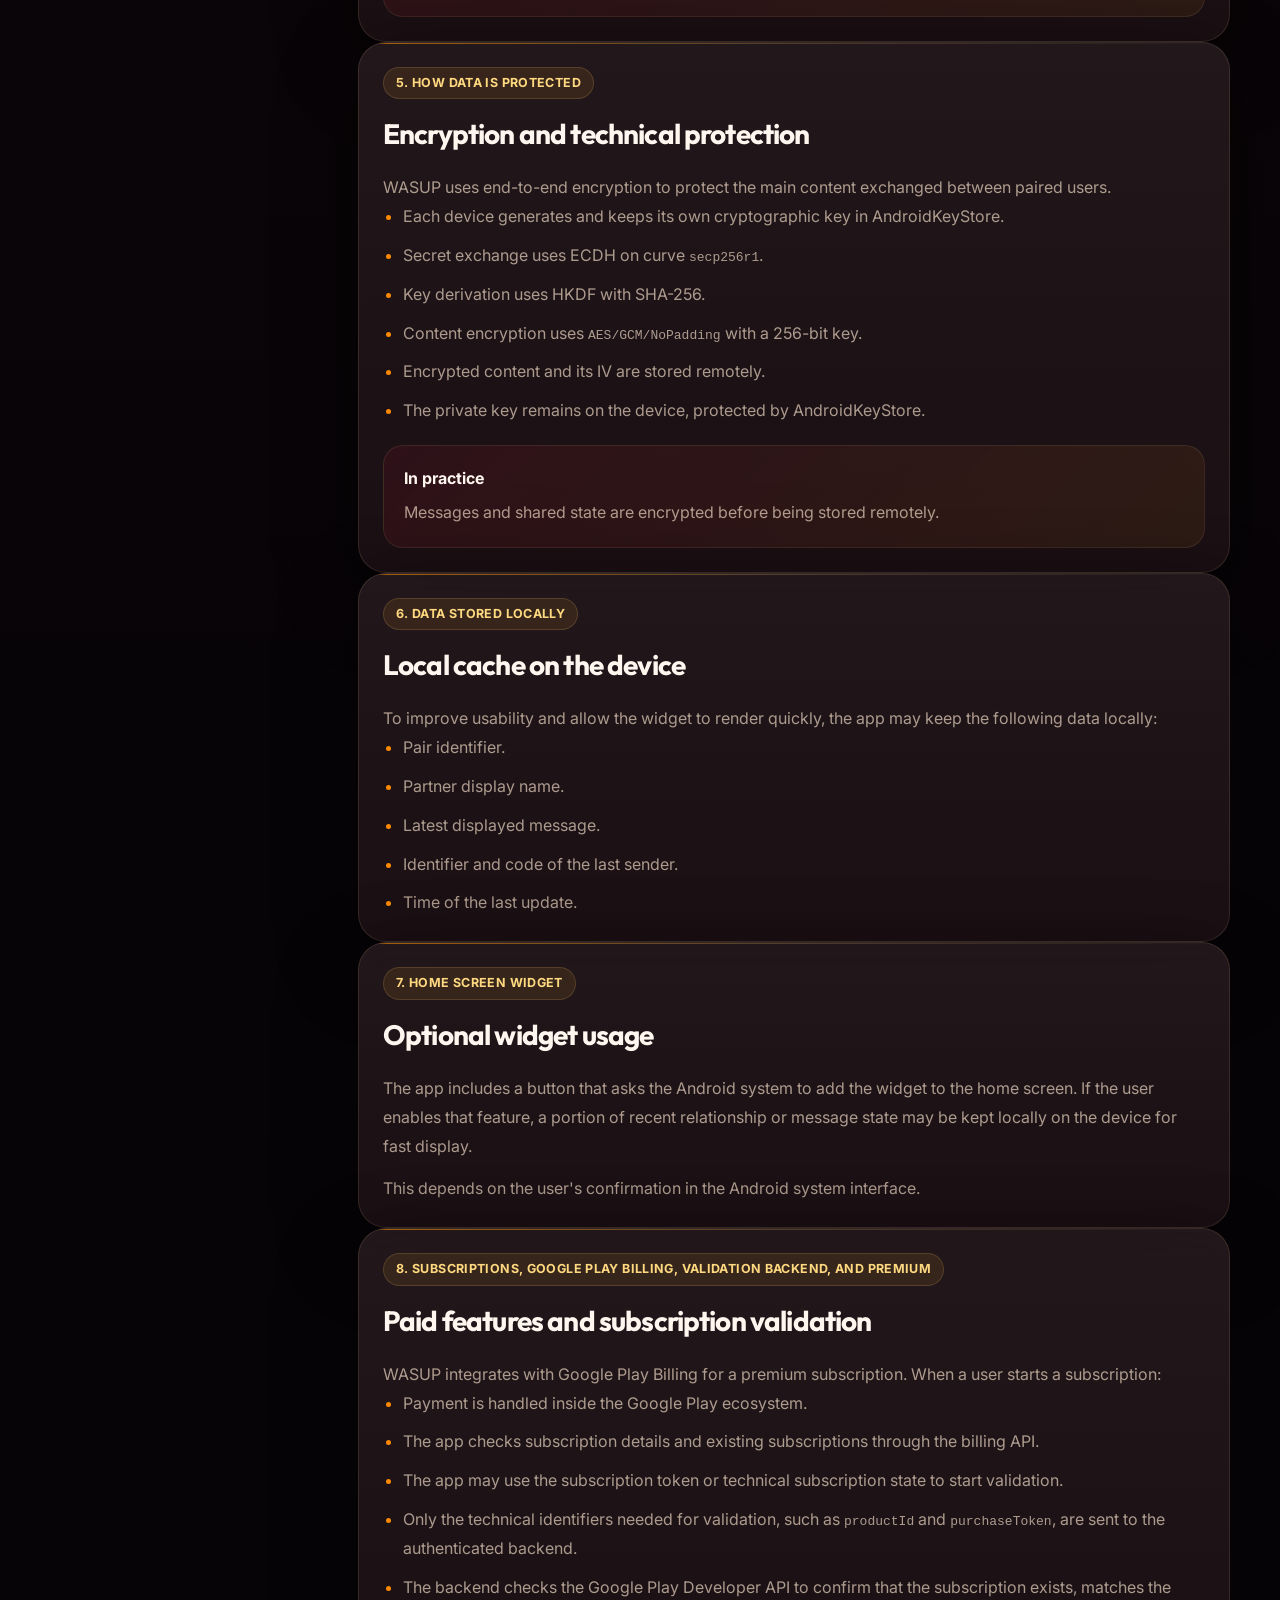
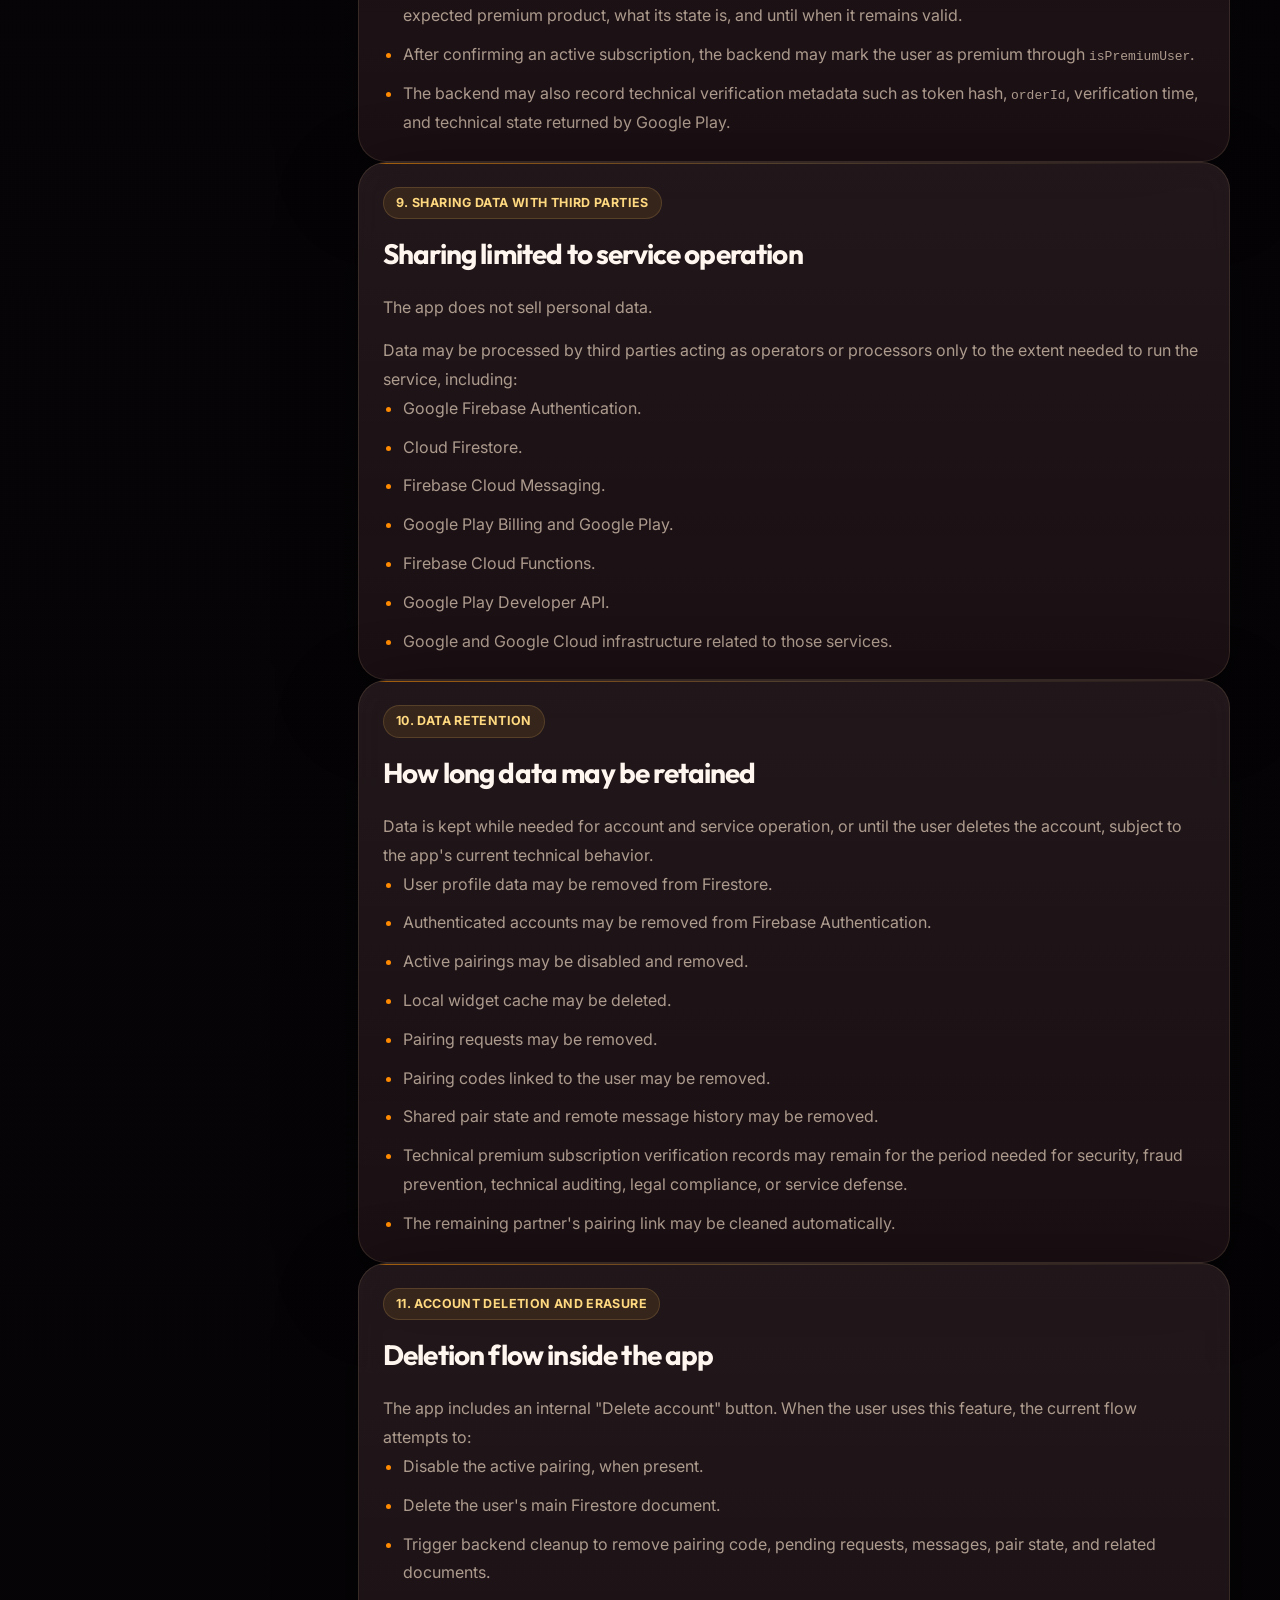
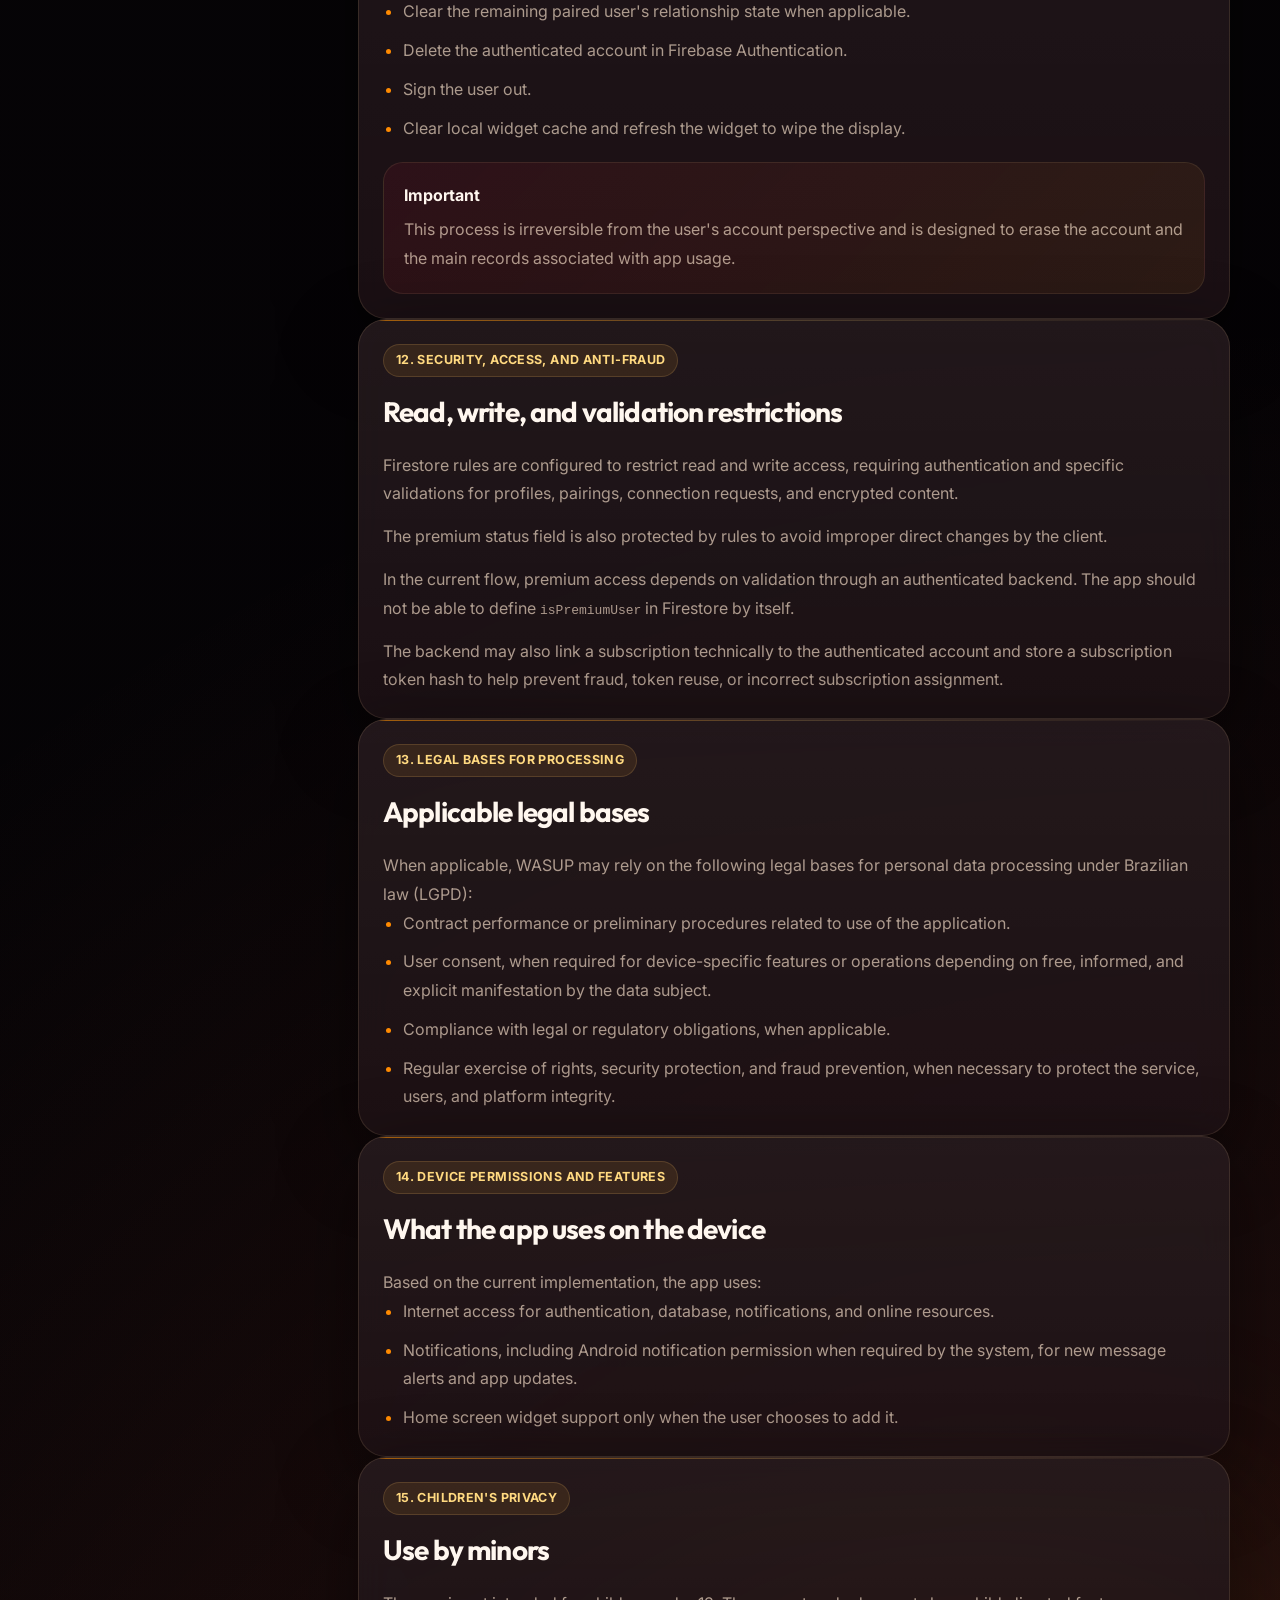
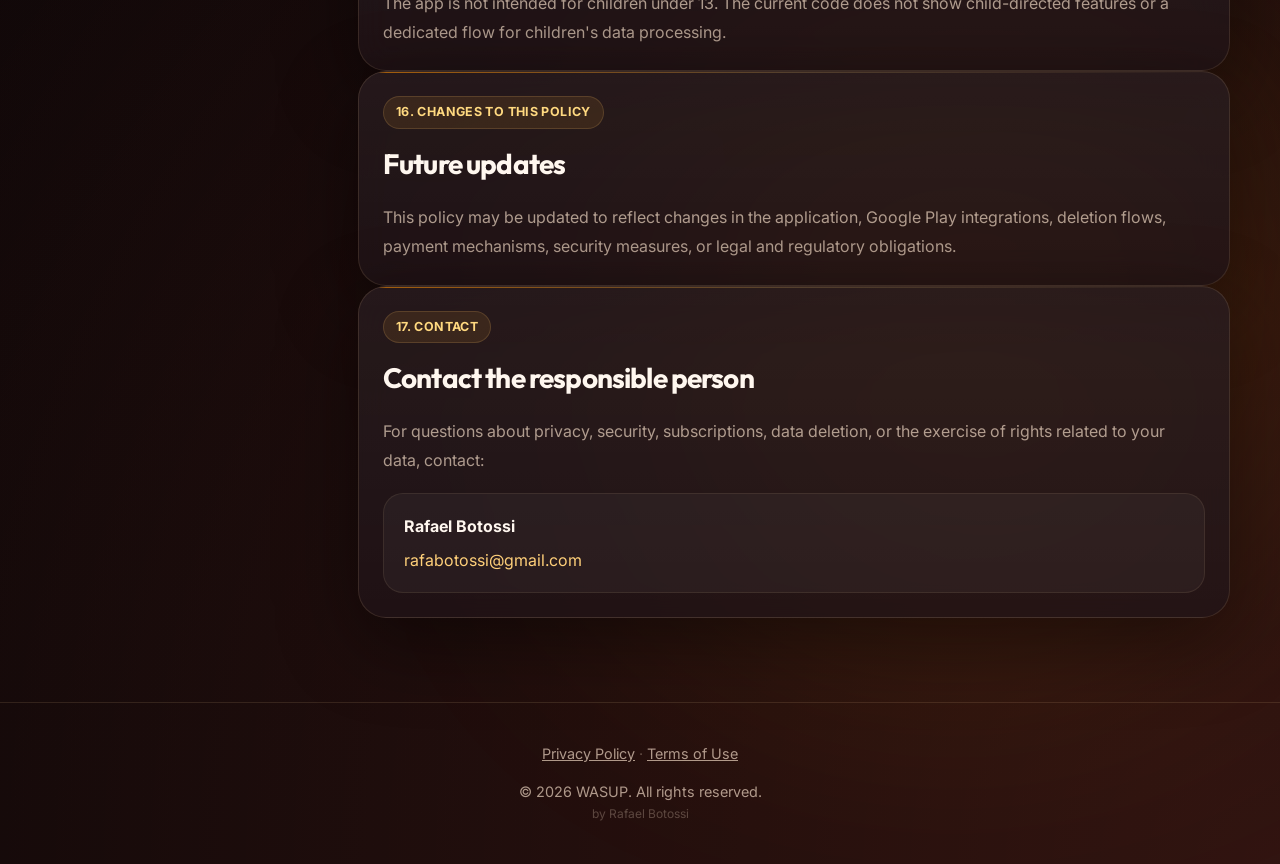
==== commit ebb3b9aa: "Atualiza site e paginas legais" ====
--- a/privacy.html
+++ b/privacy.html
@@ -347,6 +347,7 @@
         <nav class="nav">
             <a href="index.html" id="nav-home">Início</a>
             <a href="privacy.html" id="nav-privacy">Privacidade</a>
+            <a href="termosdeuso.html" id="nav-terms">Termos</a>
             <div class="language-switcher" data-language-switcher></div>
         </nav>
     </header>
@@ -361,7 +362,7 @@
                     <p class="hero-intro" id="privacy-intro">Esta página descreve como o WASUP coleta, usa, armazena, protege e exclui dados pessoais e técnicos.</p>
                 </div>
                 <aside class="hero-panel">
-                    <p><strong id="privacy-updated-label">Última atualização</strong><span id="privacy-updated-value">19/04/2026</span></p>
+                    <p><strong id="privacy-updated-label">Última atualização</strong><span id="privacy-updated-value">21/04/2026</span></p>
                     <p><strong id="privacy-owner-label">Responsável</strong><span id="privacy-owner-value">Rafael Botossi</span></p>
                     <p><strong id="privacy-contact-label">Contato</strong><a href="mailto:rafabotossi@gmail.com" style="color: #ffd07a; text-decoration: none;">rafabotossi@gmail.com</a></p>
                     <p><strong id="privacy-availability-label">Disponibilidade</strong><span id="privacy-availability-value">Disponível na Google Play Store</span></p>
@@ -385,6 +386,8 @@
     <footer class="footer">
         <p style="margin-bottom: 16px;">
             <a href="privacy.html" style="color: var(--text-muted); text-decoration: underline;" id="footer-privacy">Política de Privacidade</a>
+            <span style="opacity: 0.45;"> · </span>
+            <a href="termosdeuso.html" style="color: var(--text-muted); text-decoration: underline;" id="footer-terms">Termos de Uso</a>
         </p>
         <p id="footer-rights">&copy; 2026 WASUP. Todos os direitos reservados. <br><span style="font-size: 0.75rem; opacity: 0.4;">by Rafael Botossi</span></p>
     </footer>
--- a/styles.css
+++ b/styles.css
@@ -521,6 +521,59 @@
     padding: 24px 8% 72px;
 }
 
+.relationship-section {
+    display: grid;
+    grid-template-columns: minmax(280px, 0.85fr) minmax(320px, 1.15fr);
+    gap: 32px;
+    align-items: start;
+    padding: 8px 8% 72px;
+}
+
+.relationship-copy h2 {
+    font-size: 2.25rem;
+    margin-bottom: 16px;
+}
+
+.relationship-copy p {
+    color: var(--text-muted);
+    line-height: 1.75;
+    max-width: 58ch;
+}
+
+.relationship-grid {
+    display: grid;
+    grid-template-columns: repeat(2, minmax(0, 1fr));
+    gap: 18px;
+}
+
+.mini-card {
+    padding: 22px;
+    min-height: 190px;
+    border-radius: 24px;
+}
+
+.mini-card span {
+    display: inline-flex;
+    margin-bottom: 12px;
+    color: #ffd980;
+    font-size: 0.78rem;
+    font-weight: 800;
+    letter-spacing: 0.04em;
+    text-transform: uppercase;
+}
+
+.mini-card strong {
+    display: block;
+    margin-bottom: 10px;
+    color: var(--text-main);
+    font-size: 1.08rem;
+}
+
+.mini-card p {
+    color: var(--text-muted);
+    line-height: 1.65;
+}
+
 .premium-copy,
 .premium-visual {
     padding: 32px;
@@ -732,6 +785,10 @@
         padding-top: 12px;
     }
 
+    .relationship-section {
+        grid-template-columns: 1fr;
+    }
+
     .premium-copy,
     .premium-visual {
         padding: 24px;
@@ -746,9 +803,14 @@
     .header,
     .hero,
     .features,
+    .relationship-section,
     .premium-section {
         padding-left: 24px;
         padding-right: 24px;
+    }
+
+    .relationship-grid {
+        grid-template-columns: 1fr;
     }
 
     .logo {
